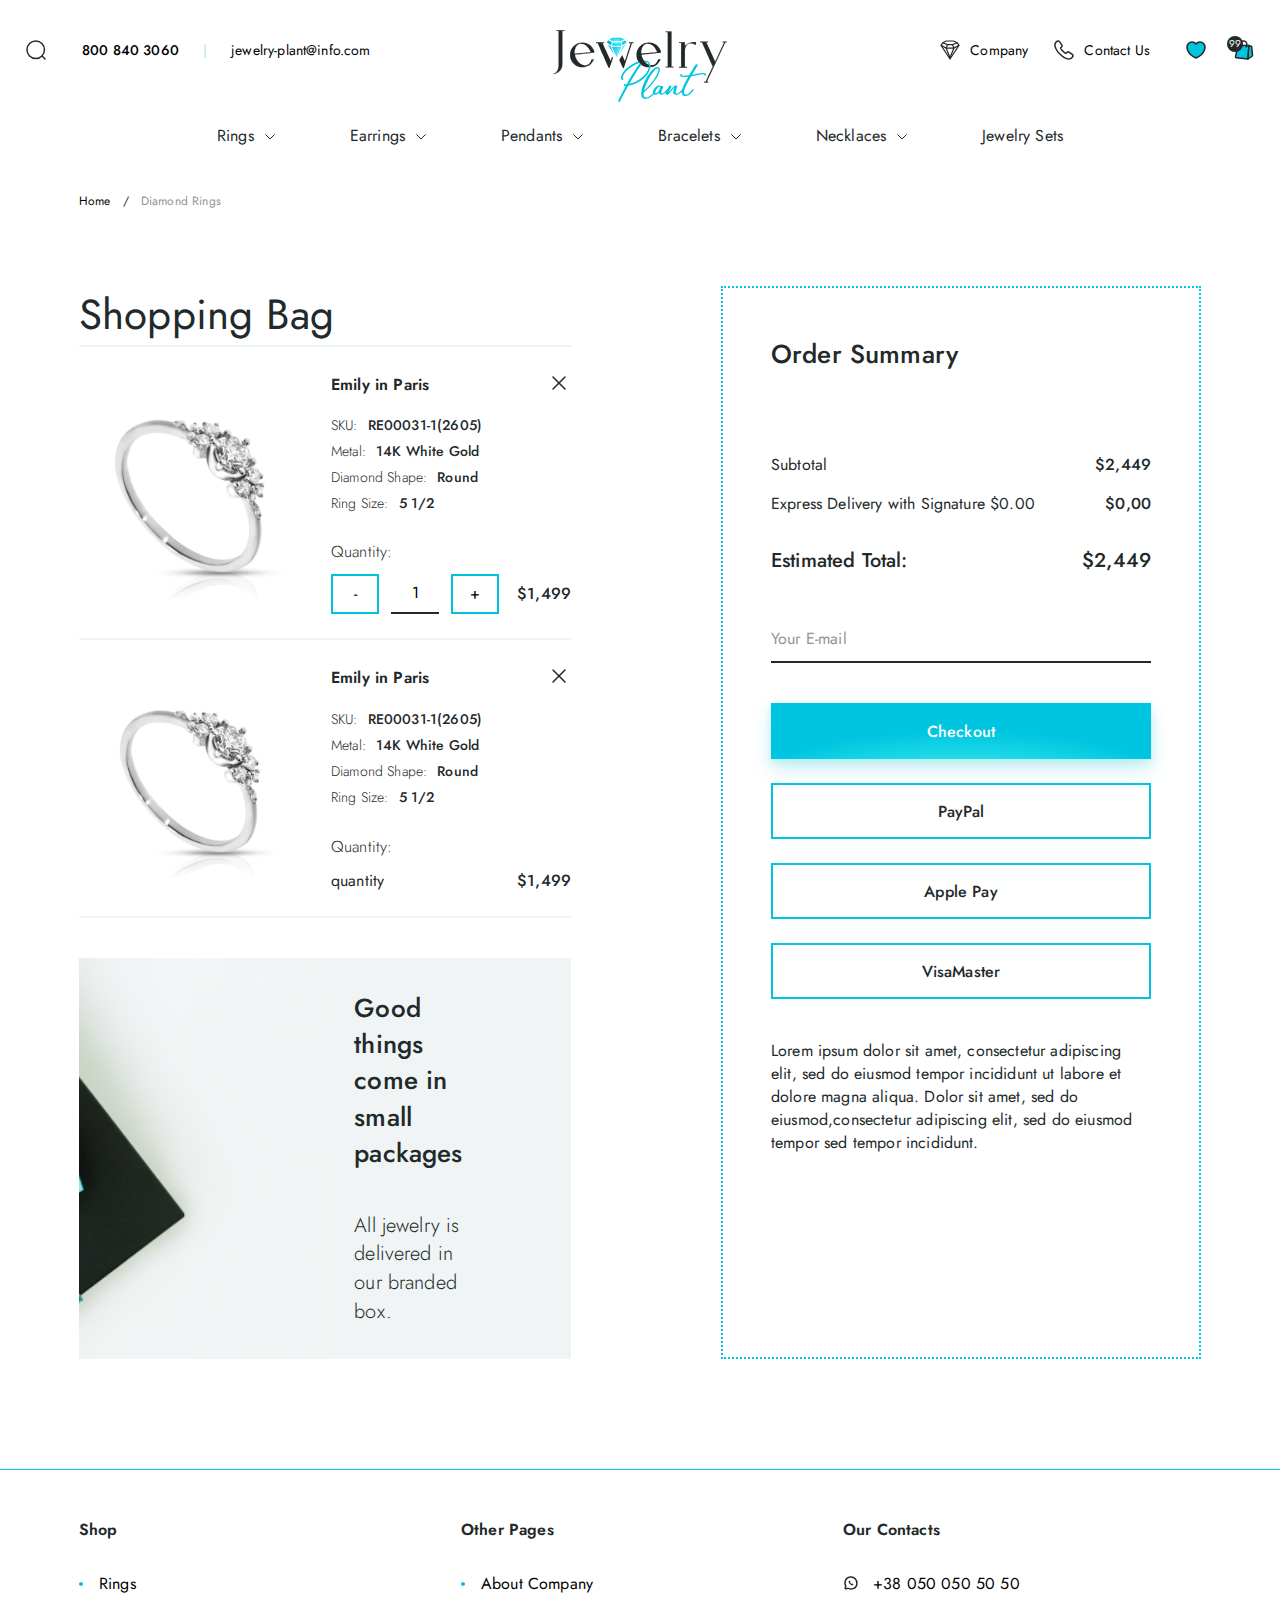
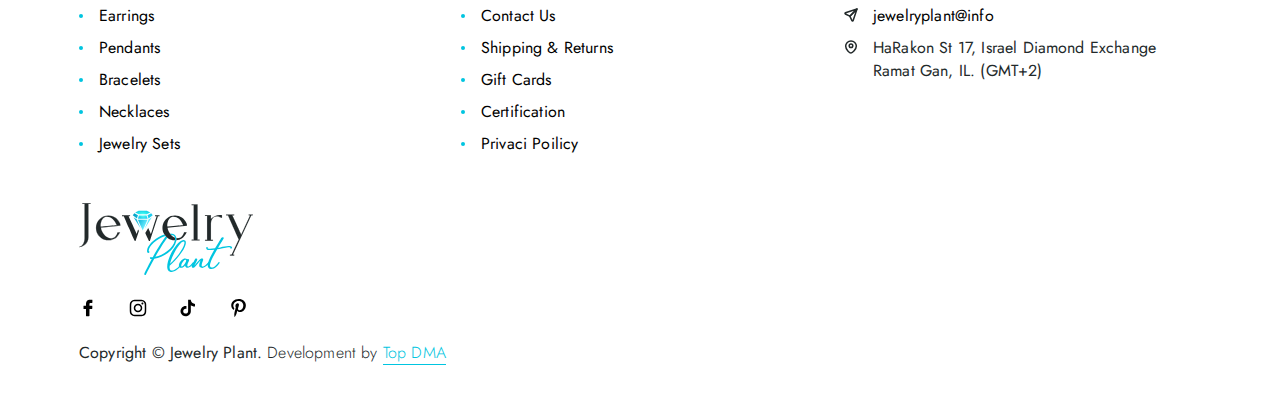
==== cart.html @ 8d904958 "add pages gift cards and wishlist" ====
<!DOCTYPE html>
<html lang="zxx">

<head>
  <meta charset="UTF-8" />
  <title>Jewelry Plant - Shopping Bag</title>
  <!-- =================== META =================== -->
  <meta name="keywords" content="" />
  <meta name="description" content="" />
  <meta name="format-detection" content="telephone=no" />
  <meta name="viewport" content="width=device-width, initial-scale=1, shrink-to-fit=no" />
  <link rel="shortcut icon" href="assets/img/favicon.svg" />
  <!-- =================== STYLE =================== -->
  <link rel="stylesheet" href="assets/css/slick.min.css" />
  <link rel="stylesheet" href="assets/css/style.css" />
</head>

<body>
  <div class="app">
    <div class="pregress">
      <div id="bar" class="bar"></div>
    </div>
    <!-- ================= HEADER ================= -->
    <header class="header">
      <div class="header__top">
        <div class="header__top-col-left">
          <div class="nav-btn">
            <div class="nav-btn__burger"></div>
          </div>
          <div class="header__search">
            <button class="header__search-btn">
              <svg width="24" height="24" viewBox="0 0 24 24" fill="none">
                <path class="icon-color"
                  d="M11.74 20.48C16.567 20.48 20.48 16.567 20.48 11.74C20.48 6.91303 16.567 3 11.74 3C6.91303 3 3 6.91303 3 11.74C3 16.567 6.91303 20.48 11.74 20.48Z"
                  stroke="#22292A" stroke-width="1.5" stroke-miterlimit="10" stroke-linecap="round" />
                <path d="M18.03 18.03L21 21" stroke="#22292A" stroke-width="1.5" stroke-linecap="round"
                  stroke-linejoin="round" />
              </svg>
            </button>
            <div class="search-modal">
              <div class="container">
                <div class="search-modal__row row">
                  <div class="col-12 col-md-5 col-xl-5 col-xxxl-4">
                    <div class="search-modal__form-cover">
                      <form class="search">
                        <div class="input-cover">
                          <input class="search__input" type="search" name="your-search" placeholder="Search">
                          <label>Search</label>
                        </div>
                        <button type="submit">
                          <svg width="24" height="24" viewBox="0 0 24 24" fill="none">
                            <path
                              d="M11.74 20.48C16.567 20.48 20.48 16.567 20.48 11.74C20.48 6.91303 16.567 3 11.74 3C6.91303 3 3 6.91303 3 11.74C3 16.567 6.91303 20.48 11.74 20.48Z"
                              stroke="#22292A" stroke-width="1.5" stroke-miterlimit="10" stroke-linecap="round" />
                            <path d="M18.03 18.03L21 21" stroke="#22292A" stroke-width="1.5" stroke-linecap="round"
                              stroke-linejoin="round" />
                          </svg>
                        </button>
                      </form>
                      <!-- <ul class="search-modal__history">
                        <li><a href="#">Rings</a></li>
                        <li><a href="#">Diamond</a></li>
                        <li><a href="#">Bracelets</a></li>
                      </ul> -->
                    </div>
                  </div>
                  <div class="col-12 col-md-6 col-xl-5 col-xxxl-4">
                    <div class="search-modal__block row">
                      <div class="search-modal__block-list col-12 col-sm-6">
                        <h6>Discover</h6>
                        <ul class="search-modal__list">
                          <li><a href="#">New Collection</a></li>
                          <li><a href="#">Jewelry Sets</a></li>
                          <li><a href="#">Gifts</a></li>
                        </ul>
                      </div>
                      <div class="search-modal__block-list col-12 col-sm-6">
                        <h6>Contact us</h6>
                        <ul class="search-modal__list">
                          <li class="phone-number">
                            <span>Call </span><a href="tel:8008403060"><strong>800 840 3060</strong></a>
                          </li>
                          <li class="email">
                            <span>Support </span><a href="mailto:jewelry-plant@info.com">jewelry-plant@info.com</a>
                          </li>
                        </ul>
                      </div>
                    </div>
                  </div>
                </div>
              </div>
            </div>
          </div>
          <ul class="header__contact">
            <li><a class="phone" href="tel:+38008403060">800 840 3060</a></li>
            <li><a class="email" href="mailto:jewelry-plant@info.com">jewelry-plant@info.com</a></li>
          </ul>
        </div>
        <div class="header__top-col-center">
          <a href="/" class="logo"><img src="assets/img/logo.svg" alt="logo" /></a>
        </div>
        <div class="header__top-col-right">
          <ul class="header__top-menu">
            <li>
              <a href="#">
                <img src="assets/img/company.svg" alt="Company">
                <span>Company</span>
              </a>
            </li>
            <li>
              <a href="#">
                <img src="assets/img/call.svg" alt="Contact Us">
                <span>Contact Us</span>
              </a>
            </li>
          </ul>

          <!-- <div class="header__lang disabled">EN | $</div> -->

          <!-- <a href="#" class="header__account disabled">
            <svg width="24" height="24" viewBox="0 0 24 24" fill="none">
              <g clip-path="url(#clip0_2_534)">
                <path
                  d="M12 13.8C15.06 13.8 17.54 11.38 17.54 8.4C17.54 5.42 15.06 3 12 3C8.93997 3 6.45996 5.42 6.45996 8.4C6.45996 11.38 8.93997 13.8 12 13.8Z"
                  stroke="#22292A" stroke-width="1.5" stroke-linecap="round" stroke-linejoin="round" />
                <path d="M6 21C8.69 16.58 15.24 16.56 17.97 20.95L18 21" stroke="#22292A" stroke-width="1.5"
                  stroke-linecap="round" stroke-linejoin="round" />
              </g>
              <defs>
                <clipPath id="clip0_2_534">
                  <rect width="24" height="24" fill="white" />
                </clipPath>
              </defs>
            </svg>
          </a> -->
          <div class="wishlist">
            <a href="wishlist.html" class="wishlist__btn active">
              <svg width="24" height="24" viewBox="0 0 24 24" fill="none">
                <g clip-path="url(#clip0_2_594)">
                  <path class="icon-color"
                    d="M12 20C9.39 19.12 3 15.25 3 9C3 6.24 5.24 4 8 4C9.64 4 11.09 4.79 12 6C12.91 4.78 14.37 4 16 4C18.76 4 21 6.23 21 9C21 15.26 14.61 19.12 12 20Z"
                    stroke="#22292A" stroke-width="1.5" stroke-linecap="round" stroke-linejoin="round" />
                </g>
                <defs>
                  <clipPath id="clip0_2_594">
                    <rect width="24" height="24" fill="white" />
                  </clipPath>
                </defs>
              </svg>
            </a>
          </div>
          <div class="header-cart">
            <!-- Добавлять для button class .active, когда в корзине есть товары -->
            <button class="header-cart__btn active">
              <span>99</span>
              <svg width="24" height="24" viewBox="0 0 24 24" fill="none">
                <g clip-path="url(#clip0_2_556)">
                  <path class="icon-color"
                    d="M16.92 7.5L16.04 21L4.31999 19.79C3.77999 19.73 3.40999 19.23 3.52999 18.7L5.98999 7.5H16.92V7.5Z"
                    stroke="#22292A" stroke-width="1.5" stroke-linecap="round" stroke-linejoin="round" />
                  <path class="icon-color"
                    d="M20.1 18.25L16.03 21L16.91 7.5L19.63 8.37L20.49 17.42C20.52 17.75 20.37 18.06 20.1 18.25Z"
                    stroke="#22292A" stroke-width="1.5" stroke-linecap="round" stroke-linejoin="round" />
                  <path
                    d="M8.11011 8.71L8.48011 5.66C8.68011 4.01 10.2401 2.83 11.9701 3.02C13.7001 3.21 14.9401 4.7 14.7401 6.35L14.4301 8.94"
                    stroke="#22292A" stroke-width="1.5" stroke-linecap="round" stroke-linejoin="round" />
                </g>
                <defs>
                  <clipPath id="clip0_2_556">
                    <rect width="24" height="24" fill="white" />
                  </clipPath>
                </defs>
              </svg>
            </button>
          </div>
        </div>
      </div>
      <div class="header__menu">
        <div class="container">
          <nav class="nav-menu">
            <ul class="nav-list">
              <li class="dropdown">
                <a href="shop.html">
                  <span>Rings</span>
                </a>
                <div class="menu-item">
                  <svg width="24" height="24" viewBox="0 0 24 24" fill="none">
                    <g clip-path="url(#clip0_5_670)">
                      <path d="M18.5 10L12 16.5L5.5 10" stroke="#22292A" stroke-width="1.5" stroke-linecap="round"
                        stroke-linejoin="round" />
                    </g>
                    <defs>
                      <clipPath id="clip0_5_670">
                        <rect width="24" height="24" fill="white" />
                      </clipPath>
                    </defs>
                  </svg>
                </div>
                <div class="dropdown__menu">
                  <ul class="dropdown__menu-list">
                    <li>
                      <a href="#">Eternity Rings</a>
                      <img src="assets/img/dropdown-img.png" alt="">
                    </li>
                    <li>
                      <a href="#">Solitaire Rings</a>
                      <img src="assets/img/category/category-ring.jpg" alt="">
                    </li>
                    <li>
                      <a href="#">Halo Rings</a>
                      <img src="assets/img/dropdown-img.png" alt="">
                    </li>
                    <li>
                      <a href="#">Sidestone Rings</a>
                      <img src="assets/img/category/category-ring.jpg" alt="">
                    </li>
                    <li>
                      <a href="#">Vintage Rings</a>
                      <img src="assets/img/dropdown-img.png" alt="">
                    </li>
                    <li>
                      <a href="#">Three-Stone Rings</a>
                      <img src="assets/img/category/category-ring.jpg" alt="">
                    </li>
                    <li>
                      <a href="#">Designer Rings</a>
                      <img src="assets/img/dropdown-img.png" alt="">

                    </li>
                    <li>
                      <a href="#">Men's Rings</a>
                      <img src="assets/img/category/category-ring.jpg" alt="">
                    </li>
                    <li>
                      <a href="#">Gemstone Rings</a>
                      <img src="assets/img/dropdown-img.png" alt="">
                    </li>
                  </ul>
                </div>
              </li>
              <li class="dropdown">
                <a href="shop.html">
                  <span>Earrings</span>
                </a>
                <div class="menu-item">
                  <svg width="24" height="24" viewBox="0 0 24 24" fill="none">
                    <g clip-path="url(#clip0_5_670)">
                      <path d="M18.5 10L12 16.5L5.5 10" stroke="#22292A" stroke-width="1.5" stroke-linecap="round"
                        stroke-linejoin="round" />
                    </g>
                    <defs>
                      <clipPath id="clip0_5_670">
                        <rect width="24" height="24" fill="white" />
                      </clipPath>
                    </defs>
                  </svg>
                </div>
                <div class="dropdown__menu">
                  <ul class="dropdown__menu-list">
                    <li>
                      <a href="#">Stud Earrings</a>
                      <img src="assets/img/dropdown-img.png" alt="">
                    </li>
                    <li>
                      <a href="#">Drop Earrings</a>
                      <img src="assets/img/category/category-ring.jpg" alt="">
                    </li>
                    <li>
                      <a href="#">Hoop Earrings</a>
                      <img src="assets/img/dropdown-img.png" alt="">
                    </li>
                    <li>
                      <a href="#">Chandelier Earrings</a>
                      <img src="assets/img/category/category-ring.jpg" alt="">
                    </li>
                  </ul>
                </div>
              </li>
              <li class="dropdown">
                <a href="shop.html">
                  <span>Pendants</span>
                </a>
                <div class="menu-item">
                  <svg width="24" height="24" viewBox="0 0 24 24" fill="none">
                    <g clip-path="url(#clip0_5_670)">
                      <path d="M18.5 10L12 16.5L5.5 10" stroke="#22292A" stroke-width="1.5" stroke-linecap="round"
                        stroke-linejoin="round" />
                    </g>
                    <defs>
                      <clipPath id="clip0_5_670">
                        <rect width="24" height="24" fill="white" />
                      </clipPath>
                    </defs>
                  </svg>
                </div>
                <div class="dropdown__menu">
                  <ul class="dropdown__menu-list">
                    <li>
                      <a href="#">Heart Pendants</a>
                      <img src="assets/img/dropdown-img.png" alt="">
                    </li>
                    <li>
                      <a href="#">Star of David Pendants</a>
                      <img src="assets/img/category/category-ring.jpg" alt="">
                    </li>
                    <li>
                      <a href="#">Cross Pendants</a>
                      <img src="assets/img/dropdown-img.png" alt="">
                    </li>
                    <li>
                      <a href="#">Hamsa Pendants</a>
                      <img src="assets/img/category/category-ring.jpg" alt="">
                    </li>
                    <li>
                      <a href="#">Designer Pendants</a>
                      <img src="assets/img/category/category-ring.jpg" alt="">
                    </li>
                  </ul>
                </div>
              </li>
              <li class="dropdown">
                <a href="shop.html">
                  <span>Bracelets</span>
                </a>
                <div class="menu-item">
                  <svg width="24" height="24" viewBox="0 0 24 24" fill="none">
                    <g clip-path="url(#clip0_5_670)">
                      <path d="M18.5 10L12 16.5L5.5 10" stroke="#22292A" stroke-width="1.5" stroke-linecap="round"
                        stroke-linejoin="round" />
                    </g>
                    <defs>
                      <clipPath id="clip0_5_670">
                        <rect width="24" height="24" fill="white" />
                      </clipPath>
                    </defs>
                  </svg>
                </div>
                <div class="dropdown__menu">
                  <ul class="dropdown__menu-list">
                    <li>
                      <a href="#">Tennis Bracelets</a>
                      <img src="assets/img/dropdown-img.png" alt="">
                    </li>
                    <li>
                      <a href="#">Bangle Bracelets</a>
                      <img src="assets/img/category/category-ring.jpg" alt="">
                    </li>
                    <li>
                      <a href="#">Men's Bracelets</a>
                      <img src="assets/img/dropdown-img.png" alt="">
                    </li>
                    <li>
                      <a href="#">Designer Bracelets</a>
                      <img src="assets/img/category/category-ring.jpg" alt="">
                    </li>
                    <li>
                      <a href="#">Designer Pendants</a>
                      <img src="assets/img/category/category-ring.jpg" alt="">
                    </li>
                  </ul>
                </div>
              </li>
              <li class="dropdown">
                <a href="shop.html">
                  <span>Necklaces</span>
                </a>
                <div class="menu-item">
                  <svg width="24" height="24" viewBox="0 0 24 24" fill="none">
                    <g clip-path="url(#clip0_5_670)">
                      <path d="M18.5 10L12 16.5L5.5 10" stroke="#22292A" stroke-width="1.5" stroke-linecap="round"
                        stroke-linejoin="round" />
                    </g>
                    <defs>
                      <clipPath id="clip0_5_670">
                        <rect width="24" height="24" fill="white" />
                      </clipPath>
                    </defs>
                  </svg>
                </div>
                <div class="dropdown__menu">
                  <ul class="dropdown__menu-list">
                    <li>
                      <a href="#">Cuban Chains</a>
                      <img src="assets/img/dropdown-img.png" alt="">
                    </li>
                  </ul>
                </div>
              </li>
              <li><a href="shop.html"><span>Jewelry Sets</span></a></li>
            </ul>
            <div class="header__menu-mobile-visible">

              <!-- <div class="header__lang disabled">EN | $</div> -->

              <ul class="header__top-menu">
                <li>
                  <a href="#">
                    <img src="assets/img/company.svg" alt="Company">
                    <span>Company</span>
                  </a>
                </li>
                <li>
                  <a href="#">
                    <img src="assets/img/call.svg" alt="Contact Us">
                    <span>Contact Us</span>
                  </a>
                </li>
              </ul>
              <ul class="header__contact">
                <li><a class="phone" href="tel:+38008403060">800 840 3060</a></li>
                <li><a class="email" href="mailto:jewelry-plant@info.com">jewelry-plant@info.com</a></li>
              </ul>
            </div>
          </nav>
        </div>
      </div>
    </header>

    <div class="modal cart-modal">
      <div class="modal--top">
        <h5>Your Shopping Bag</h5>
        <button class="cart-modal__close modal--close">
          <svg width="24" height="24" viewBox="0 0 24 24" fill="none">
            <path d="M6 18L18 6" stroke="black" stroke-width="1.5" stroke-linecap="round" stroke-linejoin="round" />
            <path d="M18 18L6 6" stroke="black" stroke-width="1.5" stroke-linecap="round" stroke-linejoin="round" />
          </svg>
        </button>
      </div>
      <div class="modal--body">
        <ul class="cart-modal__list">
          <li class="cart-modal__item">
            <a href="#" class="cart-modal__item-img">
              <img src="assets/img/products/product-1.jpg" alt="">
            </a>
            <div class="cart-modal__item-content">
              <h6 class="name"><a href="#">Emily in Paris</a></h6>
              <div class="cart-modal__quantity">Quantity: <span>1</span></div>
              <div class="cart-modal__price">$1,499</div>
            </div>
            <button class="cart-modal__item-close">
              <svg width="24" height="24" viewBox="0 0 24 24" fill="none">
                <path d="M6 18L18 6" stroke="black" stroke-width="1.5" stroke-linecap="round" stroke-linejoin="round" />
                <path d="M18 18L6 6" stroke="black" stroke-width="1.5" stroke-linecap="round" stroke-linejoin="round" />
              </svg>
            </button>
          </li>
          <li class="cart-modal__item">
            <a href="#" class="cart-modal__item-img">
              <img src="assets/img/products/product-1.jpg" alt="">
            </a>
            <div class="cart-modal__item-content">
              <h6 class="name"><a href="#">Emily in Paris</a></h6>
              <div class="cart-modal__quantity">Quantity: <span>1</span></div>
              <div class="cart-modal__price">$1,499</div>
            </div>
            <button class="cart-modal__item-close">
              <svg width="24" height="24" viewBox="0 0 24 24" fill="none">
                <path d="M6 18L18 6" stroke="black" stroke-width="1.5" stroke-linecap="round" stroke-linejoin="round" />
                <path d="M18 18L6 6" stroke="black" stroke-width="1.5" stroke-linecap="round" stroke-linejoin="round" />
              </svg>
            </button>
          </li>
        </ul>
      </div>
      <div class="cart-modal__footer modal--footer">
        <ul class="cart-modal__footer-list">
          <li>
            <span class="name">Express Delivery with Signature $0.00</span>
            <span class="value">$ 0.00</span>
          </li>
          <li class="total">
            <span class="name">Estimated Total</span>
            <span class="value">$2,449</span>
          </li>
        </ul>
        <a href="cart.html" class="btn"><span>View Shopping Bag</span></a>
      </div>
      <!-- Когда корзина пуста: выводить блок .cart-modal__empty, и скрывать .cart-modal__body, .cart-modal__footer -->
      <!-- <div class="cart-modal__empty">
        <h5>Your shopping bag is empty.</h5>
      </div> -->
    </div>
    <!-- =============== HEADER END =============== -->

    <main class="main">
      <!-- ================= BREADCRUMBS ================= -->
      <div class="breadcrumbs">
        <div class="container">
          <ul class="breadcrumbs__list">
            <li><a href="#">Home</a></li>
            <li><span>Diamond Rings</span></li>
          </ul>
        </div>
      </div>
      <!-- =============== BREADCRUMBS END =============== -->

      <!-- ================ HEADER PAGE ================ -->
      <section class="page-cart pb">
        <div class="container">
          <div class="page-cart__row">
            <div class="page-cart__items">
              <h1>Shopping Bag</h1>
              <div class="page-cart__items-list">
                <div class="page-cart__item">
                  <button class="close btn-icon">
                    <svg width="24" height="24" viewBox="0 0 24 24" fill="none">
                      <path d="M6 18L18 6" stroke="black" stroke-width="1.5" stroke-linecap="round"
                        stroke-linejoin="round"></path>
                      <path d="M18 18L6 6" stroke="black" stroke-width="1.5" stroke-linecap="round"
                        stroke-linejoin="round"></path>
                    </svg>
                  </button>
                  <a href="single-product.html" class="page-cart__item-img">
                    <img src="assets/img/products/product-1.jpg" alt="">
                  </a>
                  <div class="page-cart__item-content">
                    <h6>Emily in Paris</h6>
                    <ul class="page-cart__item-params">
                      <li>
                        <div class="name">SKU:</div>
                        <div class="value">RE00031-1(2605)</div>
                      </li>
                      <li>
                        <div class="name">Metal:</div>
                        <div class="value">14K White Gold</div>
                      </li>
                      <li>
                        <div class="name">Diamond Shape:</div>
                        <div class="value">Round</div>
                      </li>
                      <li>
                        <div class="name">Ring Size:</div>
                        <div class="value">5 1/2</div>
                      </li>
                    </ul>
                    <div class="page-cart__item-bottom">
                      <h6>Quantity:</h6>
                      <div class="page-cart__item-bottom-wrap">
                        <div class="quantity">
                          <button type="button" onclick="this.nextElementSibling.stepDown()">-</button>
                          <input type="number" min="1" max="100" value="1" class="quantity-input">
                          <button type="button" onclick="this.previousElementSibling.stepUp()">+</button>
                        </div>
                        <div class="price">$1,499</div>
                      </div>
                    </div>
                  </div>
                </div>
                <div class="page-cart__item">
                  <button class="close btn-icon">
                    <svg width="24" height="24" viewBox="0 0 24 24" fill="none">
                      <path d="M6 18L18 6" stroke="black" stroke-width="1.5" stroke-linecap="round"
                        stroke-linejoin="round"></path>
                      <path d="M18 18L6 6" stroke="black" stroke-width="1.5" stroke-linecap="round"
                        stroke-linejoin="round"></path>
                    </svg>
                  </button>
                  <a href="single-product.html" class="page-cart__item-img">
                    <img src="assets/img/products/product-1.jpg" alt="">
                  </a>
                  <div class="page-cart__item-content">
                    <h6>Emily in Paris</h6>
                    <ul class="page-cart__item-params">
                      <li>
                        <div class="name">SKU:</div>
                        <div class="value">RE00031-1(2605)</div>
                      </li>
                      <li>
                        <div class="name">Metal:</div>
                        <div class="value">14K White Gold</div>
                      </li>
                      <li>
                        <div class="name">Diamond Shape:</div>
                        <div class="value">Round</div>
                      </li>
                      <li>
                        <div class="name">Ring Size:</div>
                        <div class="value">5 1/2</div>
                      </li>
                    </ul>
                    <div class="page-cart__item-bottom">
                      <h6>Quantity:</h6>
                      <div class="page-cart__item-bottom-wrap">
                        <div class="quantity">
                          quantity
                        </div>
                        <div class="price">$1,499</div>
                      </div>
                    </div>
                  </div>
                </div>
              </div>
            </div>
            <div class="page-cart__banner-col">
              <div class="page-cart__banner">
                <img src="assets/img/banners/banner-page-cart.jpg" alt="">
                <div class="page-cart__banner-content">
                  <h4>Good things come in small packages</h4>
                  <p>All jewelry is delivered in our branded box.</p>
                </div>
              </div>
            </div>

            <div class="page-cart__order-summary">
              <h4>Order Summary</h4>
              <ul class="page-cart__order-summary-list">
                <li>
                  <div class="name">Subtotal</div>
                  <div class="value">$2,449</div>
                </li>
                <li>
                  <div class="name">Express Delivery with Signature $0.00</div>
                  <div class="value">$0,00</div>
                </li>
                <li class="total">
                  <div class="name">Estimated Total:</div>
                  <div class="value">$2,449</div>
                </li>
              </ul>
              <div class="input-cover">
                <input type="email" name="your-email" placeholder="Your E-mail">
                <label>Your E-mail</label>
              </div>
              <div class="page-cart__order-summary-btns">
                <a href="checkout.html" class="btn"><span>Checkout</span></a>
                <a href="#" class="btn btn-invert"><span>PayPal</span></a>
                <a href="#" class="btn btn-invert"><span>Apple Pay</span></a>
                <a href="#" class="btn btn-invert"><span>VisaMaster</span></a>
              </div>
              <div class="page-cart__order-summary-bottom">
                Lorem ipsum dolor sit amet, consectetur adipiscing elit, sed do eiusmod tempor incididunt ut labore et
                dolore magna aliqua. Dolor sit amet, sed do eiusmod,consectetur adipiscing elit, sed do eiusmod tempor
                sed tempor incididunt.
              </div>
            </div>
          </div>
        </div>
      </section>
      <!-- =============== SECTION END =============== -->
    </main>

    <!-- ================= FOOTER ================= -->
    <footer class="footer">
      <div class="container">
        <div class="row">
          <div class="col-12 col-sm-6 col-md-4 col-xl-2">
            <h6>Shop</h6>
            <ul>
              <li><a href="shop.html">Rings</a></li>
              <li><a href="shop.html">Earrings</a></li>
              <li><a href="shop.html">Pendants</a></li>
              <li><a href="shop.html">Bracelets</a></li>
              <li><a href="shop.html">Necklaces</a></li>
              <li><a href="shop.html">Jewelry Sets</a></li>
            </ul>
          </div>
          <div class="col-12 col-sm-6 col-md-4 col-xl-2">
            <h6>Other Pages</h6>
            <ul>
              <li><a href="about.html">About Company</a></li>
              <li><a href="contact.html">Contact Us</a></li>
              <li><a href="#">Shipping & Returns</a></li>
              <li><a href="gift-cards.html">Gift Cards</a></li>
              <li><a href="certification.html">Certification</a></li>
              <li><a href="privaci-poilicy">Privaci Poilicy</a></li>
            </ul>
          </div>
          <div class="col-12 col-md-4 col-xl-3">
            <h6>Our Contacts</h6>
            <ul class="list-contacts">
              <li>
                <div class="list-contacts__icon">
                  <img src="assets/img/whatsapp.svg" alt="phone number">
                </div>
                <a href="https://wa.me/380500505050" target="_blank">+38 050 050 50 50</a>
              </li>
              <li>
                <div class="list-contacts__icon">
                  <img src="assets/img/email.svg" alt="e-mail">
                </div>
                <a href="mailto:jewelryplant@info">jewelryplant@info</a>
              </li>
              <li>
                <div class="list-contacts__icon">
                  <img src="assets/img/address.svg" alt="address">
                </div>
                <span>HaRakon St 17, Israel Diamond Exchange Ramat Gan, IL. (GMT+2)</span>
              </li>
            </ul>
          </div>
          <div class="col-12 col-xl-5 footer__right-col">
            <a href="#" class="logo">
              <img src="assets/img/logo.svg" alt="logo" />
            </a>
            <ul class="social">
              <li>
                <a class="social--facebook" href="#">
                  <svg width="24" height="24" viewBox="0 0 24 24" fill="none">
                    <path
                      d="M9.30413 13.418C9.22153 13.418 7.40426 13.418 6.57822 13.418C6.13767 13.418 6 13.2528 6 12.8398C6 11.7384 6 10.6095 6 9.50813C6 9.06758 6.16521 8.92991 6.57822 8.92991H9.30413C9.30413 8.84731 9.30413 7.25031 9.30413 6.50688C9.30413 5.40551 9.49687 4.3592 10.0476 3.39549C10.6258 2.40425 11.4518 1.74343 12.4981 1.35795C13.1865 1.11014 13.8748 1 14.6183 1H17.3166C17.7021 1 17.8673 1.16521 17.8673 1.55069V4.68961C17.8673 5.07509 17.7021 5.2403 17.3166 5.2403C16.5732 5.2403 15.8298 5.2403 15.0864 5.26783C14.3429 5.26783 13.9574 5.62578 13.9574 6.39675C13.9299 7.22278 13.9574 8.02128 13.9574 8.87484H17.1514C17.592 8.87484 17.7572 9.04005 17.7572 9.4806V12.8123C17.7572 13.2528 17.6195 13.3905 17.1514 13.3905C16.1602 13.3905 14.04 13.3905 13.9574 13.3905V22.3667C13.9574 22.8348 13.8198 23 13.3242 23C12.1677 23 11.0388 23 9.88235 23C9.46934 23 9.30413 22.8348 9.30413 22.4218C9.30413 19.5307 9.30413 13.5006 9.30413 13.418Z" />
                  </svg>
                </a>
              </li>
              <li>
                <a href="#">
                  <svg width="24" height="24" viewBox="0 0 24 24" fill="none">
                    <path
                      d="M22.9441 7.46931C22.8925 6.30014 22.7035 5.49635 22.4326 4.79985C22.1532 4.06053 21.7234 3.39862 21.1602 2.84838C20.6099 2.28956 19.9437 1.85534 19.2129 1.5803C18.5124 1.30946 17.7128 1.12039 16.5436 1.06884C15.3657 1.01293 14.9918 1 12.0043 1C9.01679 1 8.64285 1.01293 7.46931 1.06448C6.30014 1.11603 5.49635 1.30526 4.80002 1.57594C4.06053 1.85534 3.39862 2.2852 2.84838 2.84838C2.28956 3.39862 1.85551 4.0649 1.5803 4.79565C1.30946 5.49635 1.12039 6.29578 1.06884 7.46495C1.01293 8.64285 1 9.01679 1 12.0043C1 14.9918 1.01293 15.3657 1.06448 16.5392C1.11603 17.7084 1.30526 18.5122 1.57611 19.2087C1.85551 19.948 2.28956 20.6099 2.84838 21.1602C3.39862 21.719 4.0649 22.1532 4.79565 22.4283C5.49635 22.6991 6.29578 22.8882 7.46512 22.9397C8.63849 22.9914 9.01259 23.0042 12.0001 23.0042C14.9876 23.0042 15.3615 22.9914 16.5351 22.9397C17.7042 22.8882 18.508 22.6991 19.2043 22.4283C20.6832 21.8565 21.8523 20.6873 22.4241 19.2087C22.6947 18.508 22.884 17.7084 22.9355 16.5392C22.9871 15.3657 23 14.9918 23 12.0043C23 9.01679 22.9956 8.64285 22.9441 7.46931ZM20.9626 16.4533C20.9152 17.5279 20.7347 18.1082 20.5842 18.4951C20.2145 19.4537 19.4537 20.2145 18.4951 20.5842C18.1082 20.7347 17.5237 20.9152 16.4533 20.9624C15.2927 21.0141 14.9446 21.0269 12.0086 21.0269C9.07271 21.0269 8.72026 21.0141 7.56385 20.9624C6.48921 20.9152 5.90891 20.7347 5.52204 20.5842C5.045 20.4079 4.61078 20.1285 4.25833 19.7632C3.89296 19.4063 3.61355 18.9765 3.43724 18.4995C3.28679 18.1126 3.10629 17.5279 3.05911 16.4576C3.00739 15.297 2.99463 14.9488 2.99463 12.0128C2.99463 9.0769 3.00739 8.72446 3.05911 7.56821C3.10629 6.49358 3.28679 5.91327 3.43724 5.5264C3.61355 5.0492 3.89296 4.61515 4.2627 4.26253C4.61934 3.89715 5.0492 3.61775 5.5264 3.44161C5.91327 3.29116 6.49794 3.11065 7.56821 3.0633C8.72882 3.01175 9.07707 2.99882 12.0128 2.99882C14.9532 2.99882 15.3012 3.01175 16.4576 3.0633C17.5323 3.11065 18.1126 3.29116 18.4995 3.44161C18.9765 3.61775 19.4107 3.89715 19.7632 4.26253C20.1285 4.61934 20.4079 5.0492 20.5842 5.5264C20.7347 5.91327 20.9152 6.49777 20.9626 7.56821C21.0141 8.72882 21.027 9.0769 21.027 12.0128C21.027 14.9488 21.0141 15.2927 20.9626 16.4533Z" />
                    <path
                      d="M12.0042 6.35205C8.88351 6.35205 6.35156 8.88383 6.35156 12.0046C6.35156 15.1255 8.88351 17.6572 12.0042 17.6572C15.125 17.6572 17.6567 15.1255 17.6567 12.0046C17.6567 8.88383 15.125 6.35205 12.0042 6.35205ZM12.0042 15.6713C9.97964 15.6713 8.33746 14.0293 8.33746 12.0046C8.33746 9.97996 9.97964 8.33795 12.0042 8.33795C14.0288 8.33795 15.6708 9.97996 15.6708 12.0046C15.6708 14.0293 14.0288 15.6713 12.0042 15.6713Z" />
                    <path
                      d="M19.2 6.12821C19.2 6.85695 18.6091 7.44783 17.8802 7.44783C17.1514 7.44783 16.5605 6.85695 16.5605 6.12821C16.5605 5.39931 17.1514 4.80859 17.8802 4.80859C18.6091 4.80859 19.2 5.39931 19.2 6.12821Z" />
                  </svg>
                </a>
              </li>
              <li>
                <a href="#">
                  <svg width="24" height="24" viewBox="0 0 24 24" fill="none" xmlns="http://www.w3.org/2000/svg">
                    <path
                      d="M21.3184 6.5085C20.0609 6.5085 18.9006 6.09192 17.9689 5.38916C16.9004 4.58354 16.1326 3.40179 15.8615 2.03973C15.7944 1.70319 15.7582 1.3559 15.7548 1H12.1626V10.8155L12.1583 16.1918C12.1583 17.6292 11.2223 18.848 9.92481 19.2766C9.54825 19.401 9.14157 19.4599 8.7181 19.4367C8.17758 19.407 7.67106 19.2439 7.23081 18.9805C6.29393 18.4202 5.65873 17.4037 5.64152 16.2409C5.61441 14.4235 7.08363 12.9418 8.89971 12.9418C9.25819 12.9418 9.60247 13.0004 9.92481 13.1066V10.4238V9.45942C9.58483 9.40907 9.23883 9.38282 8.88895 9.38282C6.90116 9.38282 5.04204 10.2091 3.71311 11.6977C2.70867 12.8226 2.10618 14.2578 2.01322 15.7628C1.89143 17.7398 2.61486 19.6192 4.0178 21.0058C4.22394 21.2093 4.44041 21.3982 4.66677 21.5725C5.8696 22.4982 7.34012 23 8.88895 23C9.23883 23 9.58483 22.9742 9.92481 22.9238C11.3716 22.7095 12.7066 22.0472 13.7601 21.0058C15.0546 19.7263 15.7698 18.0277 15.7776 16.2198L15.7591 8.19117C16.3766 8.66757 17.0519 9.06178 17.7766 9.36775C18.9037 9.84329 20.0987 10.0843 21.3287 10.0839V7.4755V6.50764C21.3296 6.5085 21.3192 6.5085 21.3184 6.5085Z" />
                  </svg>
                </a>
              </li>
              <li>
                <a href="#">
                  <svg width="24" height="24" viewBox="0 0 24 24" fill="none" xmlns="http://www.w3.org/2000/svg">
                    <path
                      d="M13.0757 0C6.49656 0.00100001 2.99951 4.21606 2.99951 8.81213C2.99951 10.9432 4.19053 13.6022 6.09756 14.4452C6.64156 14.6902 6.56956 14.3912 7.03757 12.6012C7.07457 12.4522 7.05557 12.3232 6.93557 12.1842C4.20953 9.03113 6.40356 2.54904 12.6866 2.54904C21.7798 2.54904 20.0808 15.1312 14.2687 15.1312C12.7706 15.1312 11.6546 13.9552 12.0076 12.5002C12.4356 10.7672 13.2737 8.90413 13.2737 7.65511C13.2737 4.50706 8.58359 4.97407 8.58359 9.14513C8.58359 10.4341 9.0396 11.3042 9.0396 11.3042C9.0396 11.3042 7.53058 17.4002 7.25057 18.5393C6.77657 20.4673 7.31457 23.5883 7.36157 23.8573C7.39057 24.0053 7.55658 24.0523 7.64958 23.9303C7.79858 23.7353 9.62261 21.1333 10.1336 19.2523C10.3196 18.5673 11.0826 15.7872 11.0826 15.7872C11.5856 16.6952 13.0357 17.4552 14.5807 17.4552C19.1767 17.4552 22.4988 13.4152 22.4988 8.40212C22.4828 3.59605 18.3697 0 13.0757 0V0Z" />
                  </svg>
                </a>
              </li>
            </ul>
            <div class="copyright">Copyright © Jewelry Plant. <span>Development by <a href="https://topdma.com/"
                  target="_blank">Top DMA</a></span>
            </div>
          </div>
        </div>
      </div>
    </footer>
    <!-- =============== FOOTER END =============== -->
  </div>

  <!--=================== SCRIPT	===================-->
  <script src="assets/js/jquery-3.6.0.min.js"></script>
  <script src="assets/js/slick.min.js"></script>
  <script src="assets/js/scripts.js"></script>
</body>

</html>
---- assets/css/style.css ----
/*--------------------------------------
FONTS
--------------------------------------*/
@import url("https://fonts.googleapis.com/css2?family=Jost:wght@300;400;500;600;700&display=swap");
/*--------------------------------------
VARIABLES 
--------------------------------------*/
/*--------------------------------------
MIXINS 
--------------------------------------*/
/*--------------------------------------
NORMALIZE
--------------------------------------*/
/*!
 * Bootstrap Grid v4.3.1 (https://getbootstrap.com/)
 * Copyright 2011-2019 The Bootstrap Authors
 * Copyright 2011-2019 Twitter, Inc.
 * Licensed under MIT (https://github.com/twbs/bootstrap/blob/master/LICENSE)
 */
html {
  -webkit-box-sizing: border-box;
          box-sizing: border-box;
  -ms-overflow-style: scrollbar;
  line-height: 1;
}

.container {
  width: 100%;
  padding-right: 24px;
  padding-left: 24px;
  margin-right: auto;
  margin-left: auto;
}

@media (min-width: 768px) {
  .container {
    max-width: 768px;
  }
}
@media (min-width: 992px) {
  .container {
    max-width: 960px;
  }
}
@media (min-width: 1200px) {
  .container {
    max-width: 1170px;
  }
}
@media (min-width: 1281px) {
  .container {
    max-width: 1200px;
  }
}
@media (min-width: 1441px) {
  .container {
    max-width: 1300px;
  }
}
@media (min-width: 1681px) {
  .container {
    max-width: 1544px;
  }
}
.container-fluid {
  width: 100%;
  padding-right: 48px;
  padding-left: 48px;
  margin-right: auto;
  margin-left: auto;
}
@media (max-width: 1440px) {
  .container-fluid {
    padding-right: 24px;
    padding-left: 24px;
  }
}

.row {
  display: -ms-flexbox;
  display: -webkit-box;
  display: flex;
  -ms-flex-wrap: wrap;
  flex-wrap: wrap;
  margin-right: -12px;
  margin-left: -12px;
}

.col-1,
.col-2,
.col-3,
.col-4,
.col-5,
.col-6,
.col-7,
.col-8,
.col-9,
.col-10,
.col-11,
.col-12,
.col,
.col-auto,
.col-sm-1,
.col-sm-2,
.col-sm-3,
.col-sm-4,
.col-sm-5,
.col-sm-6,
.col-sm-7,
.col-sm-8,
.col-sm-9,
.col-sm-10,
.col-sm-11,
.col-sm-12,
.col-sm,
.col-sm-auto,
.col-md-1,
.col-md-2,
.col-md-3,
.col-md-4,
.col-md-5,
.col-md-6,
.col-md-7,
.col-md-8,
.col-md-9,
.col-md-10,
.col-md-11,
.col-md-12,
.col-md,
.col-md-auto,
.col-lg-1,
.col-lg-2,
.col-lg-3,
.col-lg-4,
.col-lg-5,
.col-lg-6,
.col-lg-7,
.col-lg-8,
.col-lg-9,
.col-lg-10,
.col-lg-11,
.col-lg-12,
.col-lg,
.col-lg-auto,
.col-xl-1,
.col-xl-2,
.col-xl-3,
.col-xl-4,
.col-xl-5,
.col-xl-6,
.col-xl-7,
.col-xl-8,
.col-xl-9,
.col-xl-10,
.col-xl-11,
.col-xl-12,
.col-xl,
.col-xl-auto {
  position: relative;
  width: 100%;
  padding-right: 12px;
  padding-left: 12px;
}

.col {
  -ms-flex-preferred-size: 0;
  flex-basis: 0;
  -ms-flex-positive: 1;
  -webkit-box-flex: 1;
          flex-grow: 1;
  max-width: 100%;
}

.col-auto {
  -ms-flex: 0 0 auto;
  -webkit-box-flex: 0;
          flex: 0 0 auto;
  width: auto;
  max-width: 100%;
}

.col-1 {
  -ms-flex: 0 0 8.333333%;
  -webkit-box-flex: 0;
          flex: 0 0 8.333333%;
  max-width: 8.333333%;
}

.col-2 {
  -ms-flex: 0 0 16.666667%;
  -webkit-box-flex: 0;
          flex: 0 0 16.666667%;
  max-width: 16.666667%;
}

.col-3 {
  -ms-flex: 0 0 25%;
  -webkit-box-flex: 0;
          flex: 0 0 25%;
  max-width: 25%;
}

.col-4 {
  -ms-flex: 0 0 33.333333%;
  -webkit-box-flex: 0;
          flex: 0 0 33.333333%;
  max-width: 33.333333%;
}

.col-5 {
  -ms-flex: 0 0 41.666667%;
  -webkit-box-flex: 0;
          flex: 0 0 41.666667%;
  max-width: 41.666667%;
}

.col-6 {
  -ms-flex: 0 0 50%;
  -webkit-box-flex: 0;
          flex: 0 0 50%;
  max-width: 50%;
}

.col-7 {
  -ms-flex: 0 0 58.333333%;
  -webkit-box-flex: 0;
          flex: 0 0 58.333333%;
  max-width: 58.333333%;
}

.col-8 {
  -ms-flex: 0 0 66.666667%;
  -webkit-box-flex: 0;
          flex: 0 0 66.666667%;
  max-width: 66.666667%;
}

.col-9 {
  -ms-flex: 0 0 75%;
  -webkit-box-flex: 0;
          flex: 0 0 75%;
  max-width: 75%;
}

.col-10 {
  -ms-flex: 0 0 83.333333%;
  -webkit-box-flex: 0;
          flex: 0 0 83.333333%;
  max-width: 83.333333%;
}

.col-11 {
  -ms-flex: 0 0 91.666667%;
  -webkit-box-flex: 0;
          flex: 0 0 91.666667%;
  max-width: 91.666667%;
}

.col-12 {
  -ms-flex: 0 0 100%;
  -webkit-box-flex: 0;
          flex: 0 0 100%;
  max-width: 100%;
}

@media (min-width: 576px) {
  .col-sm {
    -ms-flex-preferred-size: 0;
    flex-basis: 0;
    -ms-flex-positive: 1;
    -webkit-box-flex: 1;
            flex-grow: 1;
    max-width: 100%;
  }
  .col-sm-auto {
    -ms-flex: 0 0 auto;
    -webkit-box-flex: 0;
            flex: 0 0 auto;
    width: auto;
    max-width: 100%;
  }
  .col-sm-1 {
    -ms-flex: 0 0 8.333333%;
    -webkit-box-flex: 0;
            flex: 0 0 8.333333%;
    max-width: 8.333333%;
  }
  .col-sm-2 {
    -ms-flex: 0 0 16.666667%;
    -webkit-box-flex: 0;
            flex: 0 0 16.666667%;
    max-width: 16.666667%;
  }
  .col-sm-3 {
    -ms-flex: 0 0 25%;
    -webkit-box-flex: 0;
            flex: 0 0 25%;
    max-width: 25%;
  }
  .col-sm-4 {
    -ms-flex: 0 0 33.333333%;
    -webkit-box-flex: 0;
            flex: 0 0 33.333333%;
    max-width: 33.333333%;
  }
  .col-sm-5 {
    -ms-flex: 0 0 41.666667%;
    -webkit-box-flex: 0;
            flex: 0 0 41.666667%;
    max-width: 41.666667%;
  }
  .col-sm-6 {
    -ms-flex: 0 0 50%;
    -webkit-box-flex: 0;
            flex: 0 0 50%;
    max-width: 50%;
  }
  .col-sm-7 {
    -ms-flex: 0 0 58.333333%;
    -webkit-box-flex: 0;
            flex: 0 0 58.333333%;
    max-width: 58.333333%;
  }
  .col-sm-8 {
    -ms-flex: 0 0 66.666667%;
    -webkit-box-flex: 0;
            flex: 0 0 66.666667%;
    max-width: 66.666667%;
  }
  .col-sm-9 {
    -ms-flex: 0 0 75%;
    -webkit-box-flex: 0;
            flex: 0 0 75%;
    max-width: 75%;
  }
  .col-sm-10 {
    -ms-flex: 0 0 83.333333%;
    -webkit-box-flex: 0;
            flex: 0 0 83.333333%;
    max-width: 83.333333%;
  }
  .col-sm-11 {
    -ms-flex: 0 0 91.666667%;
    -webkit-box-flex: 0;
            flex: 0 0 91.666667%;
    max-width: 91.666667%;
  }
  .col-sm-12 {
    -ms-flex: 0 0 100%;
    -webkit-box-flex: 0;
            flex: 0 0 100%;
    max-width: 100%;
  }
}
@media (min-width: 768px) {
  .col-md {
    -ms-flex-preferred-size: 0;
    flex-basis: 0;
    -ms-flex-positive: 1;
    -webkit-box-flex: 1;
            flex-grow: 1;
    max-width: 100%;
  }
  .col-md-auto {
    -ms-flex: 0 0 auto;
    -webkit-box-flex: 0;
            flex: 0 0 auto;
    width: auto;
    max-width: 100%;
  }
  .col-md-1 {
    -ms-flex: 0 0 8.333333%;
    -webkit-box-flex: 0;
            flex: 0 0 8.333333%;
    max-width: 8.333333%;
  }
  .col-md-2 {
    -ms-flex: 0 0 16.666667%;
    -webkit-box-flex: 0;
            flex: 0 0 16.666667%;
    max-width: 16.666667%;
  }
  .col-md-3 {
    -ms-flex: 0 0 25%;
    -webkit-box-flex: 0;
            flex: 0 0 25%;
    max-width: 25%;
  }
  .col-md-4 {
    -ms-flex: 0 0 33.333333%;
    -webkit-box-flex: 0;
            flex: 0 0 33.333333%;
    max-width: 33.333333%;
  }
  .col-md-5 {
    -ms-flex: 0 0 41.666667%;
    -webkit-box-flex: 0;
            flex: 0 0 41.666667%;
    max-width: 41.666667%;
  }
  .col-md-6 {
    -ms-flex: 0 0 50%;
    -webkit-box-flex: 0;
            flex: 0 0 50%;
    max-width: 50%;
  }
  .col-md-7 {
    -ms-flex: 0 0 58.333333%;
    -webkit-box-flex: 0;
            flex: 0 0 58.333333%;
    max-width: 58.333333%;
  }
  .col-md-8 {
    -ms-flex: 0 0 66.666667%;
    -webkit-box-flex: 0;
            flex: 0 0 66.666667%;
    max-width: 66.666667%;
  }
  .col-md-9 {
    -ms-flex: 0 0 75%;
    -webkit-box-flex: 0;
            flex: 0 0 75%;
    max-width: 75%;
  }
  .col-md-10 {
    -ms-flex: 0 0 83.333333%;
    -webkit-box-flex: 0;
            flex: 0 0 83.333333%;
    max-width: 83.333333%;
  }
  .col-md-11 {
    -ms-flex: 0 0 91.666667%;
    -webkit-box-flex: 0;
            flex: 0 0 91.666667%;
    max-width: 91.666667%;
  }
  .col-md-12 {
    -ms-flex: 0 0 100%;
    -webkit-box-flex: 0;
            flex: 0 0 100%;
    max-width: 100%;
  }
}
@media (min-width: 992px) {
  .col-lg {
    -ms-flex-preferred-size: 0;
    flex-basis: 0;
    -ms-flex-positive: 1;
    -webkit-box-flex: 1;
            flex-grow: 1;
    max-width: 100%;
  }
  .col-lg-auto {
    -ms-flex: 0 0 auto;
    -webkit-box-flex: 0;
            flex: 0 0 auto;
    width: auto;
    max-width: 100%;
  }
  .col-lg-1 {
    -ms-flex: 0 0 8.333333%;
    -webkit-box-flex: 0;
            flex: 0 0 8.333333%;
    max-width: 8.333333%;
  }
  .col-lg-2 {
    -ms-flex: 0 0 16.666667%;
    -webkit-box-flex: 0;
            flex: 0 0 16.666667%;
    max-width: 16.666667%;
  }
  .col-lg-3 {
    -ms-flex: 0 0 25%;
    -webkit-box-flex: 0;
            flex: 0 0 25%;
    max-width: 25%;
  }
  .col-lg-4 {
    -ms-flex: 0 0 33.333333%;
    -webkit-box-flex: 0;
            flex: 0 0 33.333333%;
    max-width: 33.333333%;
  }
  .col-lg-5 {
    -ms-flex: 0 0 41.666667%;
    -webkit-box-flex: 0;
            flex: 0 0 41.666667%;
    max-width: 41.666667%;
  }
  .col-lg-6 {
    -ms-flex: 0 0 50%;
    -webkit-box-flex: 0;
            flex: 0 0 50%;
    max-width: 50%;
  }
  .col-lg-7 {
    -ms-flex: 0 0 58.333333%;
    -webkit-box-flex: 0;
            flex: 0 0 58.333333%;
    max-width: 58.333333%;
  }
  .col-lg-8 {
    -ms-flex: 0 0 66.666667%;
    -webkit-box-flex: 0;
            flex: 0 0 66.666667%;
    max-width: 66.666667%;
  }
  .col-lg-9 {
    -ms-flex: 0 0 75%;
    -webkit-box-flex: 0;
            flex: 0 0 75%;
    max-width: 75%;
  }
  .col-lg-10 {
    -ms-flex: 0 0 83.333333%;
    -webkit-box-flex: 0;
            flex: 0 0 83.333333%;
    max-width: 83.333333%;
  }
  .col-lg-11 {
    -ms-flex: 0 0 91.666667%;
    -webkit-box-flex: 0;
            flex: 0 0 91.666667%;
    max-width: 91.666667%;
  }
  .col-lg-12 {
    -ms-flex: 0 0 100%;
    -webkit-box-flex: 0;
            flex: 0 0 100%;
    max-width: 100%;
  }
}
@media (min-width: 1281px) {
  .col-xl {
    -ms-flex-preferred-size: 0;
    flex-basis: 0;
    -ms-flex-positive: 1;
    -webkit-box-flex: 1;
            flex-grow: 1;
    max-width: 100%;
  }
  .col-xl-auto {
    -ms-flex: 0 0 auto;
    -webkit-box-flex: 0;
            flex: 0 0 auto;
    width: auto;
    max-width: 100%;
  }
  .col-xl-1 {
    -ms-flex: 0 0 8.333333%;
    -webkit-box-flex: 0;
            flex: 0 0 8.333333%;
    max-width: 8.333333%;
  }
  .col-xl-2 {
    -ms-flex: 0 0 16.666667%;
    -webkit-box-flex: 0;
            flex: 0 0 16.666667%;
    max-width: 16.666667%;
  }
  .col-xl-3 {
    -ms-flex: 0 0 25%;
    -webkit-box-flex: 0;
            flex: 0 0 25%;
    max-width: 25%;
  }
  .col-xl-4 {
    -ms-flex: 0 0 33.333333%;
    -webkit-box-flex: 0;
            flex: 0 0 33.333333%;
    max-width: 33.333333%;
  }
  .col-xl-5 {
    -ms-flex: 0 0 41.666667%;
    -webkit-box-flex: 0;
            flex: 0 0 41.666667%;
    max-width: 41.666667%;
  }
  .col-xl-6 {
    -ms-flex: 0 0 50%;
    -webkit-box-flex: 0;
            flex: 0 0 50%;
    max-width: 50%;
  }
  .col-xl-7 {
    -ms-flex: 0 0 58.333333%;
    -webkit-box-flex: 0;
            flex: 0 0 58.333333%;
    max-width: 58.333333%;
  }
  .col-xl-8 {
    -ms-flex: 0 0 66.666667%;
    -webkit-box-flex: 0;
            flex: 0 0 66.666667%;
    max-width: 66.666667%;
  }
  .col-xl-9 {
    -ms-flex: 0 0 75%;
    -webkit-box-flex: 0;
            flex: 0 0 75%;
    max-width: 75%;
  }
  .col-xl-10 {
    -ms-flex: 0 0 83.333333%;
    -webkit-box-flex: 0;
            flex: 0 0 83.333333%;
    max-width: 83.333333%;
  }
  .col-xl-11 {
    -ms-flex: 0 0 91.666667%;
    -webkit-box-flex: 0;
            flex: 0 0 91.666667%;
    max-width: 91.666667%;
  }
  .col-xl-12 {
    -ms-flex: 0 0 100%;
    -webkit-box-flex: 0;
            flex: 0 0 100%;
    max-width: 100%;
  }
}
@media (min-width: 1441px) {
  .col-xxl {
    -ms-flex-preferred-size: 0;
    flex-basis: 0;
    -ms-flex-positive: 1;
    -webkit-box-flex: 1;
            flex-grow: 1;
    max-width: 100%;
  }
  .col-xxl-auto {
    -ms-flex: 0 0 auto;
    -webkit-box-flex: 0;
            flex: 0 0 auto;
    width: auto;
    max-width: 100%;
  }
  .col-xxl-1 {
    -ms-flex: 0 0 8.333333%;
    -webkit-box-flex: 0;
            flex: 0 0 8.333333%;
    max-width: 8.333333%;
  }
  .col-xxl-2 {
    -ms-flex: 0 0 16.666667%;
    -webkit-box-flex: 0;
            flex: 0 0 16.666667%;
    max-width: 16.666667%;
  }
  .col-xxl-3 {
    -ms-flex: 0 0 25%;
    -webkit-box-flex: 0;
            flex: 0 0 25%;
    max-width: 25%;
  }
  .col-xxl-4 {
    -ms-flex: 0 0 33.333333%;
    -webkit-box-flex: 0;
            flex: 0 0 33.333333%;
    max-width: 33.333333%;
  }
  .col-xxl-5 {
    -ms-flex: 0 0 41.666667%;
    -webkit-box-flex: 0;
            flex: 0 0 41.666667%;
    max-width: 41.666667%;
  }
  .col-xxl-6 {
    -ms-flex: 0 0 50%;
    -webkit-box-flex: 0;
            flex: 0 0 50%;
    max-width: 50%;
  }
  .col-xxl-7 {
    -ms-flex: 0 0 58.333333%;
    -webkit-box-flex: 0;
            flex: 0 0 58.333333%;
    max-width: 58.333333%;
  }
  .col-xxl-8 {
    -ms-flex: 0 0 66.666667%;
    -webkit-box-flex: 0;
            flex: 0 0 66.666667%;
    max-width: 66.666667%;
  }
  .col-xxl-9 {
    -ms-flex: 0 0 75%;
    -webkit-box-flex: 0;
            flex: 0 0 75%;
    max-width: 75%;
  }
  .col-xxl-10 {
    -ms-flex: 0 0 83.333333%;
    -webkit-box-flex: 0;
            flex: 0 0 83.333333%;
    max-width: 83.333333%;
  }
  .col-xxl-11 {
    -ms-flex: 0 0 91.666667%;
    -webkit-box-flex: 0;
            flex: 0 0 91.666667%;
    max-width: 91.666667%;
  }
  .col-xxl-12 {
    -ms-flex: 0 0 100%;
    -webkit-box-flex: 0;
            flex: 0 0 100%;
    max-width: 100%;
  }
}
@media (min-width: 1681px) {
  .col-xxxl {
    -ms-flex-preferred-size: 0;
    flex-basis: 0;
    -ms-flex-positive: 1;
    -webkit-box-flex: 1;
            flex-grow: 1;
    max-width: 100%;
  }
  .col-xxxl-auto {
    -ms-flex: 0 0 auto;
    -webkit-box-flex: 0;
            flex: 0 0 auto;
    width: auto;
    max-width: 100%;
  }
  .col-xxxl-1 {
    -ms-flex: 0 0 8.333333%;
    -webkit-box-flex: 0;
            flex: 0 0 8.333333%;
    max-width: 8.333333%;
  }
  .col-xxxl-2 {
    -ms-flex: 0 0 16.666667%;
    -webkit-box-flex: 0;
            flex: 0 0 16.666667%;
    max-width: 16.666667%;
  }
  .col-xxxl-3 {
    -ms-flex: 0 0 25%;
    -webkit-box-flex: 0;
            flex: 0 0 25%;
    max-width: 25%;
  }
  .col-xxxl-4 {
    -ms-flex: 0 0 33.333333%;
    -webkit-box-flex: 0;
            flex: 0 0 33.333333%;
    max-width: 33.333333%;
  }
  .col-xxxl-5 {
    -ms-flex: 0 0 41.666667%;
    -webkit-box-flex: 0;
            flex: 0 0 41.666667%;
    max-width: 41.666667%;
  }
  .col-xxxl-6 {
    -ms-flex: 0 0 50%;
    -webkit-box-flex: 0;
            flex: 0 0 50%;
    max-width: 50%;
  }
  .col-xxxl-7 {
    -ms-flex: 0 0 58.333333%;
    -webkit-box-flex: 0;
            flex: 0 0 58.333333%;
    max-width: 58.333333%;
  }
  .col-xxxl-8 {
    -ms-flex: 0 0 66.666667%;
    -webkit-box-flex: 0;
            flex: 0 0 66.666667%;
    max-width: 66.666667%;
  }
  .col-xxxl-9 {
    -ms-flex: 0 0 75%;
    -webkit-box-flex: 0;
            flex: 0 0 75%;
    max-width: 75%;
  }
  .col-xxxl-10 {
    -ms-flex: 0 0 83.333333%;
    -webkit-box-flex: 0;
            flex: 0 0 83.333333%;
    max-width: 83.333333%;
  }
  .col-xxxl-11 {
    -ms-flex: 0 0 91.666667%;
    -webkit-box-flex: 0;
            flex: 0 0 91.666667%;
    max-width: 91.666667%;
  }
  .col-xxxl-12 {
    -ms-flex: 0 0 100%;
    -webkit-box-flex: 0;
            flex: 0 0 100%;
    max-width: 100%;
  }
}
/*# sourceMappingURL=bootstrap-grid.css.map */
/*--------------------------------------
NORMALIZE
--------------------------------------*/
/*-------------------- RESETE STYLES --------------------*/
html,
body,
div,
span,
applet,
object,
iframe,
h1,
h2,
h3,
h4,
h5,
h6,
p,
blockquote,
pre,
a,
abbr,
acronym,
address,
big,
cite,
code,
del,
dfn,
em,
img,
ins,
kbd,
q,
s,
samp,
small,
strike,
strong,
sub,
sup,
tt,
var,
b,
u,
i,
center,
dl,
dt,
dd,
ol,
ul,
li,
fieldset,
form,
label,
legend,
table,
caption,
tbody,
tfoot,
thead,
tr,
th,
td,
article,
aside,
canvas,
details,
embed,
figure,
figcaption,
footer,
header,
hgroup,
menu,
nav,
output,
ruby,
section,
summary,
time,
mark,
audio,
video {
  margin: 0;
  padding: 0;
  border: 0;
  font: inherit;
  font-size: 100%;
  vertical-align: baseline;
}

ol,
ul {
  list-style: none;
}

table {
  border-collapse: collapse;
  border-spacing: 0;
}

th,
td {
  text-align: left;
  font-weight: normal;
  vertical-align: middle;
}

a img {
  border: none;
}

article,
aside,
details,
figcaption,
figure,
footer,
header,
hgroup,
main,
menu,
nav,
section,
summary {
  display: block;
}

strong,
b {
  font-weight: 500;
}

html {
  -webkit-text-size-adjust: 100%;
  -ms-text-size-adjust: 100%;
}

* {
  -webkit-box-sizing: border-box;
          box-sizing: border-box;
  outline: none !important;
  -webkit-tap-highlight-color: rgba(0, 0, 0, 0);
}

*:before,
*:after {
  -webkit-box-sizing: border-box;
          box-sizing: border-box;
}

img {
  display: block;
  max-width: 100%;
  -webkit-user-select: none;
     -moz-user-select: none;
      -ms-user-select: none;
          user-select: none;
}

svg {
  display: block;
}

/*--------------------------------------
TYPOGRAPHY
--------------------------------------*/
/*-------------------- DEFAULT STYLES --------------------*/
*::-moz-selection {
  background: transparent;
  color: #00c5e0;
}
*::selection {
  background: transparent;
  color: #00c5e0;
}

body {
  color: #22292a;
  line-height: 1.4375;
  font-size: 16px;
  letter-spacing: 0.01em;
  font-family: "Jost", sans-serif;
  min-width: 320px;
  position: relative;
}
body.no-scroll {
  overflow: hidden;
}

a {
  color: #000;
  text-decoration: none;
  -webkit-transition: 0.3s ease;
  transition: 0.3s ease;
}
a:hover {
  color: #00c5e0;
}

.h1,
.h2,
.h3,
.h4,
.h5,
.h6,
h1,
h2,
h3,
h4,
h5,
h6 {
  color: #22292a;
}

.h1,
h1 {
  font-weight: 700;
  font-size: 46px;
  line-height: 1.4;
}
@media (max-width: 1680px) {
  .h1,
h1 {
    font-size: 44px;
  }
}
@media (max-width: 1440px) {
  .h1,
h1 {
    font-size: 42px;
  }
}
@media (max-width: 1199px) {
  .h1,
h1 {
    font-size: 38px;
  }
}
@media (max-width: 991px) {
  .h1,
h1 {
    font-size: 34px;
  }
}
@media (max-width: 767px) {
  .h1,
h1 {
    font-size: 32px;
  }
}

.h2,
h2 {
  font-weight: 400;
  font-size: 40px;
}
@media (max-width: 1680px) {
  .h2,
h2 {
    font-size: 38px;
  }
}
@media (max-width: 1440px) {
  .h2,
h2 {
    font-size: 36px;
  }
}
@media (max-width: 1199px) {
  .h2,
h2 {
    font-size: 34px;
  }
}
@media (max-width: 991px) {
  .h2,
h2 {
    font-size: 32px;
  }
}
@media (max-width: 767px) {
  .h2,
h2 {
    font-size: 30px;
  }
}

.h3,
h3 {
  font-weight: 400;
  font-size: 36px;
}
@media (max-width: 1680px) {
  .h3,
h3 {
    font-size: 34px;
  }
}
@media (max-width: 1440px) {
  .h3,
h3 {
    font-size: 32px;
  }
}
@media (max-width: 1199px) {
  .h3,
h3 {
    font-size: 30px;
  }
}
@media (max-width: 991px) {
  .h3,
h3 {
    font-size: 28px;
  }
}
@media (max-width: 767px) {
  .h3,
h3 {
    font-size: 26px;
  }
}

.h4,
h4 {
  font-weight: 500;
  font-size: 30px;
  line-height: 1.4;
}
@media (max-width: 1680px) {
  .h4,
h4 {
    font-size: 28px;
  }
}
@media (max-width: 1440px) {
  .h4,
h4 {
    font-size: 26px;
  }
}
@media (max-width: 1199px) {
  .h4,
h4 {
    font-size: 24px;
  }
}
@media (max-width: 991px) {
  .h4,
h4 {
    font-size: 22px;
  }
}

.h5,
h5 {
  font-weight: 500;
  font-size: 20px;
  line-height: 1.6;
}
@media (max-width: 1440px) {
  .h5,
h5 {
    font-size: 18px;
  }
}

.h6,
h6 {
  font-weight: 600;
  font-size: 16px;
  line-height: 1.75;
}

p {
  font-weight: 300;
}

.block-content * + * {
  margin-top: 24px;
}
.block-content * + h1,
.block-content * + h2,
.block-content * + h3 {
  margin-top: 72px;
}
.block-content * + h4,
.block-content * + h5,
.block-content * + h6 {
  margin-top: 32px;
}
.block-content p {
  color: #000;
}

/*--------------------------------------
CUSTOM STYLE
--------------------------------------*/
.app {
  display: -webkit-box;
  display: -ms-flexbox;
  display: flex;
  -webkit-box-orient: vertical;
  -webkit-box-direction: normal;
      -ms-flex-direction: column;
          flex-direction: column;
  -webkit-box-pack: justify;
      -ms-flex-pack: justify;
          justify-content: space-between;
  -webkit-box-align: stretch;
      -ms-flex-align: stretch;
          align-items: stretch;
  min-height: 100vh;
  position: relative;
  overflow: hidden;
  padding-top: 169px;
}
@media (max-width: 1199px) {
  .app {
    padding-top: 108px;
  }
}
@media (max-width: 767px) {
  .app {
    padding-top: 98px;
  }
}
.app .main {
  -webkit-box-flex: 1;
      -ms-flex-positive: 1;
          flex-grow: 1;
}

@media (min-width: 1200px) {
  * {
    scrollbar-color: #dadfe0 transparent;
    scrollbar-width: thin;
  }
  *::-webkit-scrollbar {
    width: 3px;
    background-color: transparent;
    border-radius: 0;
  }
  *::-webkit-scrollbar-thumb {
    background-color: #dadfe0;
    border-radius: 0;
  }
  *::-webkit-scrollbar-thumb:hover {
    background-color: #22292a;
  }
  body::-webkit-scrollbar {
    width: 6px;
  }
}
.pregress {
  position: fixed;
  top: 0;
  left: 0;
  width: 100%;
  height: 6px;
  z-index: 99999;
}
.pregress .bar {
  width: 0;
  height: inherit;
  background: -webkit-gradient(linear, left top, right top, from(#51fff5), to(#00c5e0));
  background: linear-gradient(90deg, #51fff5 0%, #00c5e0 100%);
}

.logo {
  text-decoration: none;
  display: -webkit-inline-box;
  display: -ms-inline-flexbox;
  display: inline-flex;
  line-height: 1;
}
.logo img {
  display: block;
  max-width: 100%;
}
@media (max-width: 1199px) {
  .logo img {
    max-width: 134px;
  }
}
@media (max-width: 767px) {
  .logo img {
    max-width: 104px;
  }
}

.disabled {
  color: #dadfe0;
  pointer-events: none;
}
.disabled svg path {
  stroke: #dadfe0;
}

.pt {
  padding-top: 120px;
}
@media (max-width: 1280px) {
  .pt {
    padding-top: 110px;
  }
}

.pb {
  padding-bottom: 120px;
}
@media (max-width: 1280px) {
  .pb {
    padding-bottom: 110px;
  }
}

.mt {
  margin-top: 120px;
}
@media (max-width: 1280px) {
  .mt {
    margin-top: 110px;
  }
}

.mb {
  margin-bottom: 120px;
}
@media (max-width: 1280px) {
  .mb {
    margin-bottom: 110px;
  }
}

.slogan {
  margin-top: 8px;
  color: #22292a;
}

.secondary {
  color: #000;
}

.center {
  text-align: center;
}

.slick-arrow {
  position: absolute;
  top: 50%;
  -webkit-transform: translateY(-50%);
          transform: translateY(-50%);
  width: 24px;
  height: 24px;
  z-index: 2;
  display: -webkit-box;
  display: -ms-flexbox;
  display: flex;
  -webkit-box-align: center;
      -ms-flex-align: center;
          align-items: center;
  -webkit-box-pack: center;
      -ms-flex-pack: center;
          justify-content: center;
  cursor: pointer;
  -webkit-transition: 0.3s ease;
  transition: 0.3s ease;
}
.slick-arrow img {
  -webkit-transition: 0.3s ease;
  transition: 0.3s ease;
}
.slick-arrow__prev {
  left: 12px;
}
.slick-arrow__prev:hover img {
  -webkit-transform: translateX(-3px);
          transform: translateX(-3px);
}
.slick-arrow__next {
  right: 12px;
}
.slick-arrow__next:hover img {
  -webkit-transform: translateX(3px);
          transform: translateX(3px);
}

.slick-dots {
  display: -webkit-box;
  display: -ms-flexbox;
  display: flex;
  -webkit-box-align: center;
      -ms-flex-align: center;
          align-items: center;
  -webkit-box-pack: center;
      -ms-flex-pack: center;
          justify-content: center;
  -webkit-column-gap: 16px;
     -moz-column-gap: 16px;
          column-gap: 16px;
}
.slick-dots li {
  position: relative;
  width: 12px;
  height: 12px;
  border-radius: 50%;
}
.slick-dots li button {
  position: absolute;
  top: 0;
  left: 0;
  width: 100%;
  height: 100%;
  z-index: 1;
  padding: 0;
  border: none;
  opacity: 0;
}
.slick-dots li:before {
  content: "";
  position: absolute;
  top: 50%;
  left: 50%;
  width: 4px;
  height: 4px;
  -webkit-transform: translate(-50%, -50%);
          transform: translate(-50%, -50%);
  border-radius: 50%;
  background-color: #000;
  -webkit-transition: 0.3s ease;
  transition: 0.3s ease;
}
.slick-dots li:hover:before {
  width: 6px;
  height: 6px;
  background-color: #00c5e0;
}
.slick-dots li.slick-active:before {
  width: 100%;
  height: 100%;
  background-color: #00c5e0;
}

/*--------------------------------------
UI
--------------------------------------*/
.breadcrumbs {
  font-size: 12px;
  padding-block: 24px;
}
.breadcrumbs__list {
  display: -webkit-box;
  display: -ms-flexbox;
  display: flex;
  -ms-flex-wrap: wrap;
      flex-wrap: wrap;
  -webkit-box-align: start;
      -ms-flex-align: start;
          align-items: flex-start;
  gap: 12px;
}
.breadcrumbs__list li:not(:last-child):after {
  content: "/";
  display: inline-block;
  margin-left: 12px;
}
.breadcrumbs__list li span {
  color: #909495;
}

button,
input[type=button],
input[type=submit] {
  -webkit-appearance: button;
  cursor: pointer;
  font-family: "Jost", sans-serif;
  font-size: inherit;
  padding: 0;
  margin: 0;
  border: none;
  background-color: transparent;
}

button[disabled],
html input[disabled] {
  cursor: default;
}

button::-moz-focus-inner,
input::-moz-focus-inner {
  padding: 0;
  border: 0;
}

.btn {
  position: relative;
  background: radial-gradient(62.5% 125% at 50% 175%, #51fff5 0%, #00c5e0 100%);
  text-decoration: none;
  text-align: center;
  height: 56px;
  line-height: 1.2;
  font-weight: 500;
  display: -webkit-inline-box;
  display: -ms-inline-flexbox;
  display: inline-flex;
  -webkit-box-align: center;
      -ms-flex-align: center;
          align-items: center;
  -webkit-box-pack: center;
      -ms-flex-pack: center;
          justify-content: center;
  width: min(230px, 100%);
  color: #fff;
  border: none;
  padding: 0 24px;
  -webkit-user-select: none;
     -moz-user-select: none;
      -ms-user-select: none;
          user-select: none;
  -webkit-box-shadow: 0px 4px 8px rgba(46, 228, 237, 0.2), 0px 10px 20px rgba(14, 174, 196, 0.2);
          box-shadow: 0px 4px 8px rgba(46, 228, 237, 0.2), 0px 10px 20px rgba(14, 174, 196, 0.2);
  -webkit-transition: 0.3s ease;
  transition: 0.3s ease;
}
.btn:hover {
  color: #fff;
  -webkit-box-shadow: none;
          box-shadow: none;
}
.btn:hover:before {
  opacity: 1;
}
.btn:before {
  content: "";
  position: absolute;
  top: 0;
  left: 0;
  width: 100%;
  height: 100%;
  background-color: #22292a;
  opacity: 0;
  pointer-events: none;
  -webkit-transition: 0.3s ease;
  transition: 0.3s ease;
}
.btn svg {
  position: relative;
  z-index: 1;
  fill: #fff;
}
.btn span {
  position: relative;
  z-index: 1;
}
.btn.btn-invert {
  color: #22292a;
  background: transparent;
  border: 2px solid #00c5e0;
  -webkit-box-shadow: none;
          box-shadow: none;
}
.btn.btn-invert:hover {
  color: #fff;
  border-color: #22292a;
}

.btn-icon {
  width: 24px;
  height: 24px;
  background-color: transparent;
  border: none;
  padding: 0;
  display: -webkit-box;
  display: -ms-flexbox;
  display: flex;
  -webkit-box-align: center;
      -ms-flex-align: center;
          align-items: center;
  -webkit-box-pack: center;
      -ms-flex-pack: center;
          justify-content: center;
}
.btn-icon.active svg path {
  fill: #00c5e0;
  stroke: #00c5e0;
}
.btn-icon.active:hover svg path {
  stroke: #00c5e0;
}
.btn-icon:hover svg path {
  stroke: #22292a;
}
.btn-icon:active svg {
  -webkit-transform: scale(0.9);
          transform: scale(0.9);
}
.btn-icon svg {
  display: block;
  -webkit-transition: -webkit-transform 0.3s ease;
  transition: -webkit-transform 0.3s ease;
  transition: transform 0.3s ease;
  transition: transform 0.3s ease, -webkit-transform 0.3s ease;
}
.btn-icon svg path {
  fill: transparent;
  stroke: #00c5e0;
  -webkit-transition: 0.3s ease;
  transition: 0.3s ease;
}

.modal {
  position: fixed;
  top: 0;
  right: 0;
  width: min(568px, 100%);
  z-index: 11;
  background-color: #fff;
  -webkit-box-shadow: 0px 2px 4px rgba(0, 0, 0, 0.25);
          box-shadow: 0px 2px 4px rgba(0, 0, 0, 0.25);
  max-height: 98vh;
  display: -webkit-box;
  display: -ms-flexbox;
  display: flex;
  -webkit-box-orient: vertical;
  -webkit-box-direction: normal;
      -ms-flex-direction: column;
          flex-direction: column;
  -webkit-box-pack: justify;
      -ms-flex-pack: justify;
          justify-content: space-between;
  pointer-events: none;
  opacity: 0;
  -webkit-transform: translateY(20px);
          transform: translateY(20px);
  -webkit-transition: 0.3s ease;
  transition: 0.3s ease;
}
@media (max-width: 1199px) {
  .modal {
    width: min(530px, 100%);
  }
}
.modal.active {
  pointer-events: auto;
  opacity: 1;
  -webkit-transform: translateY(0);
          transform: translateY(0);
}
.modal--top {
  padding: 34px 48px;
  background-color: #eff4f4;
  -ms-flex-negative: 0;
      flex-shrink: 0;
  display: -webkit-box;
  display: -ms-flexbox;
  display: flex;
  -webkit-box-align: center;
      -ms-flex-align: center;
          align-items: center;
  -webkit-box-pack: justify;
      -ms-flex-pack: justify;
          justify-content: space-between;
}
@media (max-width: 1199px) {
  .modal--top {
    padding: 34px 32px;
  }
}
@media (max-width: 767px) {
  .modal--top {
    padding: 34px 24px;
  }
}
.modal--close {
  padding: 0;
}
.modal--close:hover svg path {
  stroke: #00c5e0;
}
.modal--close:active svg {
  -webkit-transform: scale(0.9);
          transform: scale(0.9);
}
.modal--close svg {
  display: block;
  -webkit-transition: 0.3s ease;
  transition: 0.3s ease;
}
.modal--close svg path {
  stroke: #22292a;
  -webkit-transition: 0.3s ease;
  transition: 0.3s ease;
}
.modal--body {
  -webkit-box-flex: 1;
      -ms-flex-positive: 1;
          flex-grow: 1;
  overflow: hidden;
  display: -webkit-box;
  display: -ms-flexbox;
  display: flex;
}
.modal--footer {
  margin-top: 24px;
  padding: 0 48px 48px;
  -ms-flex-negative: 0;
      flex-shrink: 0;
}
@media (max-width: 1199px) {
  .modal--footer {
    padding: 0 32px 40px;
  }
}
@media (max-width: 767px) {
  .modal--footer {
    padding: 0 24px 24px;
  }
}

ol:not([class]) li,
ul:not([class]) li {
  position: relative;
}
ol:not([class]) li + li,
ul:not([class]) li + li {
  margin-top: 9px;
}

ol:not([class]) {
  counter-reset: list 0;
}
ol:not([class]) li {
  padding-left: 20px;
}
ol:not([class]) li:before {
  counter-increment: list;
  content: counter(list) ".";
  display: inline;
  line-height: inherit;
  color: #00c5e0;
  position: absolute;
  top: 0;
  left: 0;
}

ul:not([class]) li {
  padding-left: 20px;
}
ul:not([class]) li:before {
  content: "";
  position: absolute;
  top: 10px;
  left: 0;
  width: 4px;
  height: 4px;
  border-radius: 50%;
  background-color: #00c5e0;
}

.filters {
  padding-block: 18px;
  background-color: #eff4f4;
}

input::-webkit-input-placeholder, textarea::-webkit-input-placeholder {
  color: #909495;
  opacity: 1;
  -webkit-transform: translateX(0);
          transform: translateX(0);
  -webkit-transition: 0.35s ease;
  transition: 0.35s ease;
}

input::-moz-placeholder, textarea::-moz-placeholder {
  color: #909495;
  opacity: 1;
  transform: translateX(0);
  -moz-transition: 0.35s ease;
  transition: 0.35s ease;
}

input:-ms-input-placeholder, textarea:-ms-input-placeholder {
  color: #909495;
  opacity: 1;
  transform: translateX(0);
  -ms-transition: 0.35s ease;
  transition: 0.35s ease;
}

input::-ms-input-placeholder, textarea::-ms-input-placeholder {
  color: #909495;
  opacity: 1;
  transform: translateX(0);
  -ms-transition: 0.35s ease;
  transition: 0.35s ease;
}

input::placeholder,
textarea::placeholder {
  color: #909495;
  opacity: 1;
  -webkit-transform: translateX(0);
          transform: translateX(0);
  -webkit-transition: 0.35s ease;
  transition: 0.35s ease;
}

input[type=text]::-ms-clear {
  display: none;
  width: 0;
  height: 0;
}

input[type=text]::-ms-reveal {
  display: none;
  width: 0;
  height: 0;
}

input[type=number]::-webkit-inner-spin-button,
input[type=search]::-webkit-search-decoration,
input[type=search]::-webkit-search-cancel-button,
input[type=search]::-webkit-search-results-button,
input[type=search]::-webkit-search-results-decoration {
  display: none;
}

input[type=number],
input[type=search],
input[type=text],
input[type=tel],
input[type=email],
input[type=password],
input[type=search],
textarea {
  display: block;
  width: 100%;
  height: 48px;
  padding: 0;
  font-family: "Jost", sans-serif;
  font-size: inherit;
  border-style: solid;
  border-width: 0 0 2px 0;
  color: #000;
  border-color: #22292a;
  -webkit-transition: 0.3s ease;
  transition: 0.3s ease;
}
input[type=number]:hover,
input[type=search]:hover,
input[type=text]:hover,
input[type=tel]:hover,
input[type=email]:hover,
input[type=password]:hover,
input[type=search]:hover,
textarea:hover {
  border-color: #00c5e0;
}
input[type=number]:focus,
input[type=search]:focus,
input[type=text]:focus,
input[type=tel]:focus,
input[type=email]:focus,
input[type=password]:focus,
input[type=search]:focus,
textarea:focus {
  border-color: #00c5e0;
}
input[type=number]:focus::-webkit-input-placeholder, input[type=search]:focus::-webkit-input-placeholder, input[type=text]:focus::-webkit-input-placeholder, input[type=tel]:focus::-webkit-input-placeholder, input[type=email]:focus::-webkit-input-placeholder, input[type=password]:focus::-webkit-input-placeholder, input[type=search]:focus::-webkit-input-placeholder, textarea:focus::-webkit-input-placeholder {
  -webkit-transform: translateX(5px);
          transform: translateX(5px);
  opacity: 0;
}
input[type=number]:focus::-moz-placeholder, input[type=search]:focus::-moz-placeholder, input[type=text]:focus::-moz-placeholder, input[type=tel]:focus::-moz-placeholder, input[type=email]:focus::-moz-placeholder, input[type=password]:focus::-moz-placeholder, input[type=search]:focus::-moz-placeholder, textarea:focus::-moz-placeholder {
  transform: translateX(5px);
  opacity: 0;
}
input[type=number]:focus:-ms-input-placeholder, input[type=search]:focus:-ms-input-placeholder, input[type=text]:focus:-ms-input-placeholder, input[type=tel]:focus:-ms-input-placeholder, input[type=email]:focus:-ms-input-placeholder, input[type=password]:focus:-ms-input-placeholder, input[type=search]:focus:-ms-input-placeholder, textarea:focus:-ms-input-placeholder {
  transform: translateX(5px);
  opacity: 0;
}
input[type=number]:focus::-ms-input-placeholder, input[type=search]:focus::-ms-input-placeholder, input[type=text]:focus::-ms-input-placeholder, input[type=tel]:focus::-ms-input-placeholder, input[type=email]:focus::-ms-input-placeholder, input[type=password]:focus::-ms-input-placeholder, input[type=search]:focus::-ms-input-placeholder, textarea:focus::-ms-input-placeholder {
  transform: translateX(5px);
  opacity: 0;
}
input[type=number]:focus::placeholder,
input[type=search]:focus::placeholder,
input[type=text]:focus::placeholder,
input[type=tel]:focus::placeholder,
input[type=email]:focus::placeholder,
input[type=password]:focus::placeholder,
input[type=search]:focus::placeholder,
textarea:focus::placeholder {
  -webkit-transform: translateX(5px);
          transform: translateX(5px);
  opacity: 0;
}

.input-cover {
  position: relative;
}
.input-cover label {
  font-size: inherit;
  position: absolute;
  width: 100%;
  top: 12px;
  left: 0;
  pointer-events: none;
  white-space: nowrap;
  overflow: hidden;
  z-index: 1;
  color: #909495;
  -webkit-transition: 0.15s linear;
  transition: 0.15s linear;
}
.input-cover input::-webkit-input-placeholder, .input-cover textarea::-webkit-input-placeholder {
  opacity: 0 !important;
}
.input-cover input::-moz-placeholder, .input-cover textarea::-moz-placeholder {
  opacity: 0 !important;
}
.input-cover input:-ms-input-placeholder, .input-cover textarea:-ms-input-placeholder {
  opacity: 0 !important;
}
.input-cover input::-ms-input-placeholder, .input-cover textarea::-ms-input-placeholder {
  opacity: 0 !important;
}
.input-cover input::placeholder,
.input-cover textarea::placeholder {
  opacity: 0 !important;
}
.input-cover input:not(:-moz-placeholder-shown) ~ label, .input-cover textarea:not(:-moz-placeholder-shown) ~ label {
  top: -3px;
  font-size: 12px;
}
.input-cover input:not(:-ms-input-placeholder) ~ label, .input-cover textarea:not(:-ms-input-placeholder) ~ label {
  top: -3px;
  font-size: 12px;
}
.input-cover input:not(:placeholder-shown) ~ label,
.input-cover textarea:not(:placeholder-shown) ~ label {
  top: -3px;
  font-size: 12px;
}
.input-cover input:focus ~ label,
.input-cover textarea:focus ~ label {
  top: -3px;
  font-size: 12px;
}

.quantity {
  display: -webkit-box;
  display: -ms-flexbox;
  display: flex;
  -webkit-box-align: center;
      -ms-flex-align: center;
          align-items: center;
  gap: 12px;
}
.quantity .quantity-input {
  -ms-flex-negative: 0;
      flex-shrink: 0;
  width: 48px;
  height: 40px;
  text-align: center;
  flex-shrink: 0;
}
.quantity button {
  -ms-flex-negative: 0;
      flex-shrink: 0;
  width: 48px;
  height: 40px;
  border: 2px solid #00c5e0;
  -webkit-transition: 0.3s ease;
  transition: 0.3s ease;
}
.quantity button:hover {
  background-color: #00c5e0;
  color: #fff;
}

.custom-select {
  position: relative;
  text-align: left;
  border-radius: 3px;
  -webkit-user-select: none;
     -moz-user-select: none;
      -ms-user-select: none;
          user-select: none;
  cursor: pointer;
  display: -webkit-box;
  display: -ms-flexbox;
  display: flex;
  -webkit-box-align: center;
      -ms-flex-align: center;
          align-items: center;
  line-height: 24px;
  color: #22292a;
}
.custom-select.active {
  border-radius: 0 0 3px 3px;
  border-top-color: transparent;
}
.custom-select.active .current .arrow {
  margin-top: 2px;
  -webkit-transform: rotate(180deg);
          transform: rotate(180deg);
}
.custom-select.active .custom-select__list {
  -webkit-transform: translateY(0);
          transform: translateY(0);
  opacity: 1;
  pointer-events: auto;
}
.custom-select .current {
  display: -webkit-box;
  display: -ms-flexbox;
  display: flex;
  -webkit-box-align: center;
      -ms-flex-align: center;
          align-items: center;
  -webkit-box-pack: justify;
      -ms-flex-pack: justify;
          justify-content: space-between;
}
.custom-select .current span {
  -webkit-box-flex: 1;
      -ms-flex-positive: 1;
          flex-grow: 1;
}
.custom-select .current .arrow {
  -ms-flex-negative: 0;
      flex-shrink: 0;
  margin-left: 24px;
  width: 16px;
  height: 16px;
  -webkit-transition: 0.3s ease;
  transition: 0.3s ease;
}
@media (max-width: 767px) {
  .custom-select .current .arrow {
    margin-left: 12px;
  }
}
.custom-select__list {
  position: absolute;
  background-color: #eff4f4;
  padding: 24px;
  top: 100%;
  left: 0;
  -webkit-transform: translateY(5px);
          transform: translateY(5px);
  opacity: 0;
  pointer-events: none;
  overflow: hidden;
  z-index: 2;
  -webkit-transition: 0.3s ease;
  transition: 0.3s ease;
}
.custom-select__list li {
  display: block;
  line-height: 24px;
  cursor: pointer;
  -webkit-transition: 0.3s ease;
  transition: 0.3s ease;
}
.custom-select__list li:hover {
  color: #00c5e0;
}
.custom-select__list li + li {
  margin-top: 12px;
}

.pagination__list {
  display: -webkit-box;
  display: -ms-flexbox;
  display: flex;
  -webkit-box-align: center;
      -ms-flex-align: center;
          align-items: center;
  gap: 17px;
  font-size: 14px;
}
.pagination__item {
  -ms-flex-negative: 0;
      flex-shrink: 0;
}
.pagination__item.active {
  pointer-events: none;
}
.pagination__item.active > * {
  color: #00c5e0;
}
.pagination__item > * {
  width: 24px;
  height: 24px;
  display: -webkit-box;
  display: -ms-flexbox;
  display: flex;
  -webkit-box-align: center;
      -ms-flex-align: center;
          align-items: center;
  -webkit-box-pack: center;
      -ms-flex-pack: center;
          justify-content: center;
}
.pagination__item--dotts {
  pointer-events: none;
}
.pagination__item--prev svg path, .pagination__item--next svg path {
  stroke: #22292a;
  -webkit-transition: 0.3s ease;
  transition: 0.3s ease;
}
.pagination__item--prev:hover svg path, .pagination__item--next:hover svg path {
  stroke: #00c5e0;
}

.tab-content {
  position: relative;
}

.tab {
  position: absolute;
  top: 0;
  left: 0;
  z-index: 0;
  pointer-events: none;
  -webkit-transition: all 0.3s ease-in-out;
  transition: all 0.3s ease-in-out;
  opacity: 0;
  -webkit-transform: translateY(10px);
          transform: translateY(10px);
  width: 100%;
}
.tab.active {
  position: relative;
  pointer-events: auto;
  z-index: 1;
  -webkit-transition-timing-function: ease-in-out;
          transition-timing-function: ease-in-out;
  -webkit-transition-delay: 0.2s;
          transition-delay: 0.2s;
  opacity: 1;
  -webkit-transform: translateY(0px);
          transform: translateY(0px);
}

.social {
  display: -webkit-box;
  display: -ms-flexbox;
  display: flex;
  -webkit-box-align: center;
      -ms-flex-align: center;
          align-items: center;
  -webkit-box-pack: start;
      -ms-flex-pack: start;
          justify-content: flex-start;
  -webkit-column-gap: 40px;
     -moz-column-gap: 40px;
          column-gap: 40px;
}
@media (max-width: 1280px) {
  .social {
    -webkit-column-gap: 32px;
       -moz-column-gap: 32px;
            column-gap: 32px;
  }
}
.social h6 {
  margin-bottom: 28px;
}
.social a {
  display: block;
}
.social a:hover svg {
  fill: #00c5e0;
  -webkit-transform: scale(0.9);
          transform: scale(0.9);
}
.social a svg {
  width: 24px;
  height: 24px;
  display: block;
  fill: #000;
  -webkit-transition: 0.3s ease;
  transition: 0.3s ease;
}
@media (max-width: 1280px) {
  .social a svg {
    width: 18px;
    height: 18px;
  }
}

/*--------------------------------------
HEADER
--------------------------------------*/
/*-------------------- MENU --------------------*/
.scroll-up .header {
  position: fixed;
  -webkit-transform: translateY(0);
          transform: translateY(0);
  -webkit-box-shadow: 0px 2px 6px rgba(0, 0, 0, 0.15);
          box-shadow: 0px 2px 6px rgba(0, 0, 0, 0.15);
}

.scroll-down .header {
  position: fixed;
  -webkit-transform: translateY(-100%);
          transform: translateY(-100%);
}

.header {
  top: 0;
  left: 0;
  background-color: #fff;
  min-height: 50px;
  position: fixed;
  width: 100%;
  z-index: 10;
  -webkit-transition: 0.3s ease;
  transition: 0.3s ease;
}

.nav-menu {
  width: 320px;
  padding: 90px 0 34px;
  height: 100vh;
  left: -100%;
  opacity: 0;
  top: 0;
  z-index: 3;
  background-color: #fff;
  position: absolute;
  -webkit-box-shadow: 0px 2px 6px rgba(0, 0, 0, 0.15);
          box-shadow: 0px 2px 6px rgba(0, 0, 0, 0.15);
  -webkit-transition: left 0.3s ease-in-out, opacity 0.3s ease-in-out;
  transition: left 0.3s ease-in-out, opacity 0.3s ease-in-out;
}
@media (max-width: 1199px) {
  .nav-menu {
    display: -webkit-box;
    display: -ms-flexbox;
    display: flex;
    -webkit-box-orient: vertical;
    -webkit-box-direction: normal;
        -ms-flex-direction: column;
            flex-direction: column;
    -webkit-box-pack: justify;
        -ms-flex-pack: justify;
            justify-content: space-between;
  }
}
.nav-menu.active {
  left: 0;
  opacity: 1;
}

.nav-list {
  overflow: hidden;
  overflow-y: auto;
  max-height: 100%;
}
@media (max-width: 1199px) {
  .nav-list {
    -webkit-box-flex: 1;
        -ms-flex-positive: 1;
            flex-grow: 1;
  }
}
.nav-list > li {
  display: -webkit-box;
  display: -ms-flexbox;
  display: flex;
  -webkit-box-align: center;
      -ms-flex-align: center;
          align-items: center;
  position: relative;
}
@media (max-width: 1199px) {
  .nav-list > li {
    display: block;
  }
  .nav-list > li.dropdown-active .menu-item svg {
    -webkit-transform: translateY(1px) rotate(180deg);
            transform: translateY(1px) rotate(180deg);
  }
}
.nav-list > li:hover svg path {
  stroke: #000;
}
.nav-list > li .menu-item {
  display: -webkit-box;
  display: -ms-flexbox;
  display: flex;
  -webkit-box-align: center;
      -ms-flex-align: center;
          align-items: center;
  -webkit-box-pack: center;
      -ms-flex-pack: center;
          justify-content: center;
  margin-left: 8px;
  -webkit-user-select: none;
     -moz-user-select: none;
      -ms-user-select: none;
          user-select: none;
}
@media (max-width: 1199px) {
  .nav-list > li .menu-item {
    position: absolute;
    top: 0;
    left: 0;
    width: 100%;
    height: 40px;
    padding-right: 24px;
    -webkit-box-pack: end;
        -ms-flex-pack: end;
            justify-content: flex-end;
    margin-left: 0;
  }
}
.nav-list > li .menu-item svg {
  width: 16px;
  height: 16px;
  -ms-flex-negative: 0;
      flex-shrink: 0;
  -webkit-transition: -webkit-transform 0.3s ease;
  transition: -webkit-transform 0.3s ease;
  transition: transform 0.3s ease;
  transition: transform 0.3s ease, -webkit-transform 0.3s ease;
}
.nav-list > li .menu-item svg path {
  stroke: #22292a;
  -webkit-transition: 0.3s ease;
  transition: 0.3s ease;
}
.nav-list > li > a {
  text-transform: capitalize;
  text-decoration: none;
  display: inline-block;
  -webkit-transition: 0.3s ease;
  transition: 0.3s ease;
  color: #22292a;
  line-height: 35px;
  position: relative;
}
.nav-list > li > a:before {
  content: "";
  position: absolute;
  bottom: 0;
  left: 50%;
  height: 2px;
  width: 30%;
  background-color: #00c5e0;
  -webkit-transform: translateX(-50%);
          transform: translateX(-50%);
  opacity: 0;
  pointer-events: none;
  -webkit-transition: 0.3s ease;
  transition: 0.3s ease;
}
.nav-list > li > a:hover {
  color: #000;
}
.nav-list > li > a:hover:before {
  opacity: 1;
  width: 100%;
}
@media (max-width: 1199px) {
  .nav-list > li > a {
    -webkit-box-pack: justify;
        -ms-flex-pack: justify;
            justify-content: space-between;
    position: relative;
    z-index: 1;
    line-height: 40px;
    margin-left: 24px;
    margin-right: 70px;
  }
}
.nav-list li.dropdown .dropdown__menu {
  background: #fff;
  -webkit-box-shadow: 0px 8px 8px rgba(34, 41, 42, 0.08);
          box-shadow: 0px 8px 8px rgba(34, 41, 42, 0.08);
  display: none;
}
.nav-list li.dropdown .dropdown__menu li {
  text-align: left;
}
@media (max-width: 1199px) {
  .nav-list li.dropdown .dropdown__menu li + li {
    margin-top: 2px;
  }
}
.nav-list li.dropdown .dropdown__menu li a {
  position: relative;
}
.nav-list li.dropdown .dropdown__menu li a:before {
  content: "";
  position: absolute;
  bottom: 0;
  left: 50%;
  height: 2px;
  width: 30%;
  background-color: #00c5e0;
  -webkit-transform: translateX(-50%);
          transform: translateX(-50%);
  opacity: 0;
  pointer-events: none;
  -webkit-transition: 0.3s ease;
  transition: 0.3s ease;
}
.nav-list li.dropdown .dropdown__menu li a:hover {
  color: #000;
}
.nav-list li.dropdown .dropdown__menu li a:hover:before {
  opacity: 1;
  width: 100%;
}
@media (max-width: 1199px) {
  .nav-list li.dropdown .dropdown__menu li a {
    font-size: 14px;
  }
}

@media (min-width: 1200px) {
  .nav-menu {
    margin-top: 0;
    display: block !important;
    width: auto !important;
    position: relative;
    left: auto;
    top: auto;
    background-color: transparent;
    z-index: 0;
    height: auto;
    opacity: 1;
    padding: 0;
    -webkit-box-shadow: none;
            box-shadow: none;
  }
  .nav-list {
    display: -webkit-box;
    display: -ms-flexbox;
    display: flex;
    -webkit-box-align: center;
        -ms-flex-align: center;
            align-items: center;
    -webkit-box-pack: center;
        -ms-flex-pack: center;
            justify-content: center;
    overflow: visible;
    max-height: none;
    -webkit-column-gap: 72px;
       -moz-column-gap: 72px;
            column-gap: 72px;
  }
  .nav-list > li > a {
    padding: 0;
  }
  .nav-list > li.dropdown.active .dropdown__menu {
    pointer-events: auto;
    -webkit-transition-timing-function: ease-out;
            transition-timing-function: ease-out;
    opacity: 1;
    -webkit-transform: translateY(0px);
            transform: translateY(0px);
  }
  .nav-list > li.dropdown .dropdown__menu {
    display: block !important;
    left: -60px;
    top: 100%;
    position: absolute;
    -webkit-transition: opacity 0.35s ease, -webkit-transform 0.25s ease;
    transition: opacity 0.35s ease, -webkit-transform 0.25s ease;
    transition: opacity 0.35s ease, transform 0.25s ease;
    transition: opacity 0.35s ease, transform 0.25s ease, -webkit-transform 0.25s ease;
    opacity: 0;
    pointer-events: none;
    -webkit-transform: translateY(20px);
            transform: translateY(20px);
  }
}
.nav-btn {
  position: relative;
  width: 24px;
  height: 30px;
  z-index: 15;
  overflow: hidden;
  display: -webkit-box;
  display: -ms-flexbox;
  display: flex;
  -webkit-box-pack: center;
      -ms-flex-pack: center;
          justify-content: center;
  -webkit-box-align: center;
      -ms-flex-align: center;
          align-items: center;
  cursor: pointer;
  -webkit-transition: all 0.3s ease;
  transition: all 0.3s ease;
  -webkit-box-flex: 0;
      -ms-flex: 0 0 auto;
          flex: 0 0 auto;
  margin-right: 34px;
  padding: 0;
  background-color: transparent;
  border: none;
}
@media (min-width: 1200px) {
  .nav-btn {
    display: none;
  }
}
@media (max-width: 767px) {
  .nav-btn {
    margin-right: 18px;
  }
}
.nav-btn__burger {
  width: 24px;
  height: 2px;
  background-color: #22292a;
  border-radius: 5px;
  position: relative;
  -webkit-transition: all 0.3s ease;
  transition: all 0.3s ease;
}
.nav-btn__burger:before, .nav-btn__burger:after {
  content: "";
  position: absolute;
  width: 24px;
  height: 2px;
  background: #22292a;
  border-radius: 5px;
  -webkit-transition: all 0.3s ease;
  transition: all 0.3s ease;
  left: 0;
}
.nav-btn__burger:before {
  -webkit-transform: translate(0, -8px);
          transform: translate(0, -8px);
}
.nav-btn__burger:after {
  z-index: 1;
  -webkit-transform: translate(0, 8px);
          transform: translate(0, 8px);
}
.nav-btn.active .nav-btn__burger {
  background-color: transparent;
  -webkit-transition: none;
  transition: none;
}
.nav-btn.active .nav-btn__burger:before {
  top: 50%;
  left: 50%;
  z-index: 1;
  -webkit-transform: translate(-50%, -50%) rotate(45deg);
          transform: translate(-50%, -50%) rotate(45deg);
}
.nav-btn.active .nav-btn__burger:after {
  top: 50%;
  left: 50%;
  -webkit-transform: translate(-50%, -50%) rotate(-45deg);
          transform: translate(-50%, -50%) rotate(-45deg);
}

.header__top {
  display: -webkit-box;
  display: -ms-flexbox;
  display: flex;
  -webkit-box-align: center;
      -ms-flex-align: center;
          align-items: center;
  -webkit-box-pack: justify;
      -ms-flex-pack: justify;
          justify-content: space-between;
  -webkit-column-gap: 24px;
     -moz-column-gap: 24px;
          column-gap: 24px;
  padding: 30px 48px 48px;
}
@media (max-width: 1440px) {
  .header__top {
    padding: 30px 24px 48px;
  }
}
@media (max-width: 1199px) {
  .header__top {
    padding-bottom: 41px;
  }
}
@media (max-width: 767px) {
  .header__top {
    padding-bottom: 38px;
  }
}
.header__top svg {
  display: block;
}
.header__top .wishlist__btn,
.header__top button {
  border: none;
  padding: 0;
  margin: 0;
  background-color: transparent;
  width: 24px;
  height: 24px;
  display: -webkit-box;
  display: -ms-flexbox;
  display: flex;
  -webkit-box-align: center;
      -ms-flex-align: center;
          align-items: center;
  -webkit-box-pack: center;
      -ms-flex-pack: center;
          justify-content: center;
}
.header__top .wishlist__btn.active svg path.icon-color, .header__top .wishlist__btn:hover svg path.icon-color,
.header__top button.active svg path.icon-color,
.header__top button:hover svg path.icon-color {
  fill: #00c5e0;
}
.header__top .wishlist__btn:active svg,
.header__top button:active svg {
  -webkit-transform: scale(0.9);
          transform: scale(0.9);
}
.header__top .wishlist__btn svg,
.header__top button svg {
  -webkit-transition: 0.3s ease;
  transition: 0.3s ease;
}
.header__top .wishlist__btn svg path,
.header__top button svg path {
  stroke: #22292a;
  -webkit-transition: 0.3s ease;
  transition: 0.3s ease;
}
.header__top .wishlist__btn svg path.icon-color,
.header__top button svg path.icon-color {
  fill: transparent;
}
@media (min-width: 1200px) {
  .header__menu-mobile-visible {
    display: none;
  }
}
@media (max-width: 1199px) {
  .header__menu-mobile-visible {
    padding-left: 24px;
    padding-right: 24px;
    margin-top: 24px;
  }
}
.header__top-col-left {
  -webkit-box-flex: 0;
      -ms-flex: 0 1 35%;
          flex: 0 1 35%;
  max-width: 35%;
  -webkit-box-flex: 1;
      -ms-flex-positive: 1;
          flex-grow: 1;
  display: -webkit-box;
  display: -ms-flexbox;
  display: flex;
  -webkit-box-align: center;
      -ms-flex-align: center;
          align-items: center;
  -webkit-box-pack: start;
      -ms-flex-pack: start;
          justify-content: flex-start;
}
@media (max-width: 1440px) {
  .header__top-col-left {
    -webkit-box-flex: 0;
        -ms-flex: 0 1 40%;
            flex: 0 1 40%;
    max-width: 40%;
  }
}
@media (max-width: 1199px) {
  .header__top-col-left .header__contact {
    display: none;
  }
}
.header__top-col-right {
  -webkit-box-flex: 0;
      -ms-flex: 0 1 35%;
          flex: 0 1 35%;
  max-width: 35%;
  -webkit-box-flex: 1;
      -ms-flex-positive: 1;
          flex-grow: 1;
  display: -webkit-box;
  display: -ms-flexbox;
  display: flex;
  -webkit-box-align: center;
      -ms-flex-align: center;
          align-items: center;
  -webkit-box-pack: end;
      -ms-flex-pack: end;
          justify-content: flex-end;
}
@media (max-width: 1440px) {
  .header__top-col-right {
    -webkit-box-flex: 0;
        -ms-flex: 0 1 40%;
            flex: 0 1 40%;
    max-width: 40%;
  }
}
@media (max-width: 1199px) {
  .header__top-col-right .header__lang,
.header__top-col-right .header__top-menu {
    display: none;
  }
}
.header__top-col-center {
  -ms-flex-negative: 0;
      flex-shrink: 0;
  margin-bottom: -38px;
}
@media (max-width: 1199px) {
  .header__top-col-center {
    margin-bottom: -24px;
  }
}
.header__search {
  -ms-flex-negative: 0;
      flex-shrink: 0;
  margin-right: 130px;
}
@media (max-width: 1680px) {
  .header__search {
    margin-right: 70px;
  }
}
@media (max-width: 1280px) {
  .header__search {
    margin-right: 34px;
  }
}
@media (max-width: 1199px) {
  .header__search {
    margin-right: 0;
  }
}
.header__search-btn.active {
  pointer-events: none;
}
.header__contact {
  display: -webkit-box;
  display: -ms-flexbox;
  display: flex;
  -webkit-box-align: center;
      -ms-flex-align: center;
          align-items: center;
  -webkit-box-pack: start;
      -ms-flex-pack: start;
          justify-content: flex-start;
  font-size: 14px;
}
@media (max-width: 1199px) {
  .header__contact {
    margin-top: 24px;
  }
}
.header__contact li + li {
  margin-left: 24px;
}
@media (max-width: 1199px) {
  .header__contact li + li {
    margin-left: 12px;
  }
}
.header__contact li + li:before {
  content: "|";
  display: inline-block;
  padding-right: 24px;
  color: #aae4ec;
}
@media (max-width: 1199px) {
  .header__contact li + li:before {
    padding-right: 12px;
  }
}
.header__contact .phone {
  font-weight: 500;
}
.header__top-menu {
  display: -webkit-box;
  display: -ms-flexbox;
  display: flex;
  -webkit-box-align: center;
      -ms-flex-align: center;
          align-items: center;
  -webkit-box-pack: end;
      -ms-flex-pack: end;
          justify-content: flex-end;
  font-size: 14px;
  margin-right: 34px;
  -webkit-column-gap: 34px;
     -moz-column-gap: 34px;
          column-gap: 34px;
}
@media (max-width: 1440px) {
  .header__top-menu {
    -webkit-column-gap: 24px;
       -moz-column-gap: 24px;
            column-gap: 24px;
  }
}
@media (max-width: 1199px) {
  .header__top-menu {
    margin-right: 0;
    -webkit-box-pack: start;
        -ms-flex-pack: start;
            justify-content: flex-start;
    margin-top: 24px;
  }
}
.header__top-menu li a {
  display: -webkit-box;
  display: -ms-flexbox;
  display: flex;
  -webkit-box-align: center;
      -ms-flex-align: center;
          align-items: center;
}
.header__top-menu li img,
.header__top-menu li svg {
  -ms-flex-negative: 0;
      flex-shrink: 0;
  margin-right: 8px;
}
.header__lang {
  font-size: 14px;
  margin-right: 34px;
  -ms-flex-negative: 0;
      flex-shrink: 0;
}
@media (max-width: 1199px) {
  .header__lang {
    margin-right: 0;
  }
}
.header__account {
  -ms-flex-negative: 0;
      flex-shrink: 0;
}

.wishlist {
  -ms-flex-negative: 0;
      flex-shrink: 0;
}

.header-cart {
  -ms-flex-negative: 0;
      flex-shrink: 0;
  margin-left: 24px;
}
@media (max-width: 767px) {
  .header-cart {
    margin-left: 12px;
  }
}
.header-cart__btn {
  position: relative;
  z-index: 2;
}
.header-cart__btn span {
  font-size: 10px;
  line-height: 16px;
  min-width: 16px;
  text-align: center;
  position: absolute;
  top: -2px;
  left: -5px;
  border-radius: 50%;
  background-color: #22292a;
  color: #fff;
  z-index: 1;
  pointer-events: none;
}

.header__menu {
  padding-bottom: 16px;
}
@media (max-width: 1199px) {
  .header__menu {
    padding-bottom: 0;
  }
}

.dropdown__menu {
  width: max(584px, 100%);
  min-height: 274px;
  padding: 40px 340px 40px 60px;
}
@media (max-width: 1199px) {
  .dropdown__menu {
    width: 100% !important;
    padding: 10px 24px 24px;
    min-height: auto;
    position: relative;
  }
}
.dropdown__menu-list:hover li img {
  opacity: 0;
}
.dropdown__menu-list:hover li a:hover ~ img {
  opacity: 1;
  z-index: 1;
}
.dropdown__menu-list li a {
  display: inline-block;
  padding: 6px 0;
}
.dropdown__menu-list li:first-child img {
  opacity: 1;
}
.dropdown__menu-list img {
  position: absolute;
  top: 40px;
  right: 60px;
  width: 225px;
  height: 200px;
  -o-object-fit: cover;
     object-fit: cover;
  opacity: 0;
}
@media (max-width: 1199px) {
  .dropdown__menu-list img {
    display: none;
  }
}

/*--------------------------------------
FOOTER
--------------------------------------*/
.footer {
  border-top: 1px solid #00c5e0;
  padding: 20px 0;
  background-color: #fff;
  padding-block: 46px;
}
.footer .row {
  row-gap: 48px;
}
.footer h6 {
  margin-bottom: 28px;
}
@media (max-width: 1199px) {
  .footer h6 {
    margin-bottom: 20px;
  }
}
.footer__right-col {
  display: -webkit-box;
  display: -ms-flexbox;
  display: flex;
  -webkit-box-orient: vertical;
  -webkit-box-direction: normal;
      -ms-flex-direction: column;
          flex-direction: column;
  -webkit-box-align: end;
      -ms-flex-align: end;
          align-items: flex-end;
  -webkit-box-pack: justify;
      -ms-flex-pack: justify;
          justify-content: space-between;
}
@media (max-width: 1280px) {
  .footer__right-col {
    -webkit-box-align: start;
        -ms-flex-align: start;
            align-items: flex-start;
  }
}
.footer__right-col .social {
  margin-top: 24px;
}
.footer__right-col .copyright {
  margin-top: 24px;
}
.footer__right-col .copyright span {
  font-weight: 300;
}
.footer__right-col .copyright a {
  color: #00c5e0;
  border-bottom: 1px solid #00c5e0;
}
.footer__right-col .copyright a:hover {
  color: #000;
  border-color: #000;
}
.footer .list-contacts li {
  display: -webkit-box;
  display: -ms-flexbox;
  display: flex;
  -webkit-box-align: start;
      -ms-flex-align: start;
          align-items: flex-start;
}
.footer .list-contacts li + li {
  margin-top: 9px;
}
.footer .list-contacts__icon {
  -ms-flex-negative: 0;
      flex-shrink: 0;
  margin-right: 14px;
  height: 23px;
  display: -webkit-box;
  display: -ms-flexbox;
  display: flex;
  -webkit-box-align: center;
      -ms-flex-align: center;
          align-items: center;
  -webkit-box-pack: center;
      -ms-flex-pack: center;
          justify-content: center;
}

/*--------------------------------------
COMPONENTS
--------------------------------------*/
.main-slider .slick-arrow {
  width: 56px;
  height: 56px;
}
@media (max-width: 1440px) {
  .main-slider .slick-arrow {
    width: 40px;
    height: 40px;
  }
}
@media (max-width: 1199px) {
  .main-slider .slick-arrow {
    width: 32px;
    height: 32px;
  }
}
.main-slider .slick-arrow__prev {
  left: 48px;
}
@media (max-width: 1440px) {
  .main-slider .slick-arrow__prev {
    left: 24px;
  }
}
.main-slider .slick-arrow__next {
  right: 48px;
}
@media (max-width: 1440px) {
  .main-slider .slick-arrow__next {
    right: 24px;
  }
}
.main-slider .slick-dots {
  position: absolute;
  z-index: 2;
  bottom: 48px;
  left: 0;
  width: 100%;
}
@media (max-width: 1440px) {
  .main-slider .slick-dots {
    bottom: 24px;
  }
}
.main-slider__slide-item {
  padding-top: 80px;
  padding-bottom: 80px;
  position: relative;
  height: calc(100vh - 169px);
  min-height: 640px;
  display: -webkit-box;
  display: -ms-flexbox;
  display: flex;
  -webkit-box-align: center;
      -ms-flex-align: center;
          align-items: center;
  -webkit-box-pack: start;
      -ms-flex-pack: start;
          justify-content: flex-start;
}
@media (max-width: 1199px) {
  .main-slider__slide-item {
    height: auto;
  }
}
.main-slider__slide-img {
  position: absolute;
  top: 0;
  left: 0;
  width: 100%;
  height: 100%;
  -o-object-fit: cover;
     object-fit: cover;
  -o-object-position: left center;
     object-position: left center;
  pointer-events: none;
}
@media (max-width: 1199px) {
  .main-slider__slide-img {
    -o-object-position: -160px center;
       object-position: -160px center;
  }
}
@media (max-width: 991px) {
  .main-slider__slide-img {
    -o-object-position: -340px center;
       object-position: -340px center;
  }
}
@media (max-width: 575px) {
  .main-slider__slide-img {
    -o-object-position: 62% center;
       object-position: 62% center;
  }
}
.main-slider__slide-content {
  position: relative;
  z-index: 1;
  margin-left: 127px;
  width: min(580px, 100%);
}
@media (max-width: 1680px) {
  .main-slider__slide-content {
    margin-left: 87px;
  }
}
@media (max-width: 1440px) {
  .main-slider__slide-content {
    margin-left: 57px;
    width: min(520px, 100%);
  }
}
@media (max-width: 1199px) {
  .main-slider__slide-content {
    margin-left: 32px;
    width: min(500px, 100%);
  }
}
@media (max-width: 991px) {
  .main-slider__slide-content {
    margin-left: 0;
    width: min(440px, 100%);
  }
}
.main-slider__slide-content .title {
  opacity: 0;
  -webkit-transform: translateX(-30px);
          transform: translateX(-30px);
  -webkit-transition: opacity 0.35s ease, -webkit-transform 0.35s ease;
  transition: opacity 0.35s ease, -webkit-transform 0.35s ease;
  transition: opacity 0.35s ease, transform 0.35s ease;
  transition: opacity 0.35s ease, transform 0.35s ease, -webkit-transform 0.35s ease;
}
@media (max-width: 575px) {
  .main-slider__slide-content .title {
    font-size: 26px;
    text-shadow: 0px 0px 10px rgba(255, 255, 255, 0.4);
  }
}
.main-slider__slide-content p {
  line-height: 1.75;
  margin-top: 32px;
  opacity: 0;
  -webkit-transform: translateX(-30px);
          transform: translateX(-30px);
  -webkit-transition: opacity 0.35s ease, -webkit-transform 0.35s ease;
  transition: opacity 0.35s ease, -webkit-transform 0.35s ease;
  transition: opacity 0.35s ease, transform 0.35s ease;
  transition: opacity 0.35s ease, transform 0.35s ease, -webkit-transform 0.35s ease;
}
@media (max-width: 575px) {
  .main-slider__slide-content p {
    text-shadow: 0px 0px 10px rgba(255, 255, 255, 0.4);
  }
}
.main-slider__slide-content .btn {
  margin-top: 72px;
  width: min(356px, 100%);
}
@media (max-width: 767px) {
  .main-slider__slide-content .btn {
    margin-top: 62px;
  }
}
.main-slider__slide-btn {
  opacity: 0;
  -webkit-transform: translateX(-30px);
          transform: translateX(-30px);
  -webkit-transition: opacity 0.35s ease, -webkit-transform 0.35s ease;
  transition: opacity 0.35s ease, -webkit-transform 0.35s ease;
  transition: opacity 0.35s ease, transform 0.35s ease;
  transition: opacity 0.35s ease, transform 0.35s ease, -webkit-transform 0.35s ease;
}
.main-slider .slick-active .main-slider__slide-content .title {
  opacity: 1;
  -webkit-transform: translateX(0);
          transform: translateX(0);
  -webkit-transition-delay: 0.7s;
          transition-delay: 0.7s;
}
.main-slider .slick-active .main-slider__slide-content p {
  opacity: 1;
  -webkit-transform: translateX(0);
          transform: translateX(0);
  -webkit-transition-delay: 0.8s;
          transition-delay: 0.8s;
}
.main-slider .slick-active .main-slider__slide-btn {
  opacity: 1;
  -webkit-transform: translateX(0);
          transform: translateX(0);
  -webkit-transition-delay: 0.9s;
          transition-delay: 0.9s;
}

.category-blocks {
  text-align: center;
}
.category-blocks__row {
  margin-top: 40px;
  margin-bottom: -24px;
}
.category-blocks__col {
  margin-bottom: 24px;
}
.category-blocks__item:hover .category-blocks__item-img img {
  -webkit-transform: scale(1.05);
          transform: scale(1.05);
}
.category-blocks__item:hover h5 {
  -webkit-transform: translateY(-5px);
          transform: translateY(-5px);
}
.category-blocks__item h5 {
  font-weight: 400;
  margin-top: 24px;
  -webkit-transition: 0.35s ease-out;
  transition: 0.35s ease-out;
}
.category-blocks__item-img {
  height: 287px;
  position: relative;
  overflow: hidden;
}
@media (max-width: 1680px) {
  .category-blocks__item-img {
    height: 240px;
  }
}
@media (max-width: 1199px) {
  .category-blocks__item-img {
    height: 190px;
  }
}
.category-blocks__item-img img {
  width: 100%;
  height: 100%;
  -o-object-fit: cover;
     object-fit: cover;
  -webkit-transition: 0.35s ease-out;
  transition: 0.35s ease-out;
}

.page-cart {
  padding-top: 52px;
}
.page-cart h1 {
  font-weight: 400;
}
.page-cart__row {
  display: grid;
  grid-template-columns: 2fr 480px;
  grid-template-rows: auto 1fr;
  gap: 40px 150px;
  grid-template-areas: "a b" "c b";
}
@media (max-width: 767px) {
  .page-cart__row {
    grid-template-rows: auto auto auto;
    grid-template-columns: 1fr;
    grid-template-areas: "a" "b" "c";
  }
}
.page-cart__items {
  grid-area: a;
}
.page-cart__banner-col {
  grid-area: c;
}
.page-cart__banner {
  min-height: 340px;
  padding: 32px 100px;
  display: -webkit-box;
  display: -ms-flexbox;
  display: flex;
  -webkit-box-align: center;
      -ms-flex-align: center;
          align-items: center;
  -webkit-box-pack: end;
      -ms-flex-pack: end;
          justify-content: flex-end;
  position: relative;
  overflow: hidden;
}
.page-cart__banner:hover img {
  -webkit-transform: scale(1.05);
          transform: scale(1.05);
}
.page-cart__banner:hover .page-cart__banner-content {
  -webkit-transform: translateX(10px);
          transform: translateX(10px);
}
.page-cart__banner img {
  position: absolute;
  top: 0;
  left: 0;
  height: 100%;
  width: 100%;
  -o-object-fit: cover;
     object-fit: cover;
  -webkit-transition: 0.35s ease-out;
  transition: 0.35s ease-out;
  pointer-events: none;
}
.page-cart__banner-content {
  width: 40%;
  position: relative;
  z-index: 1;
  -webkit-transition: 0.35s ease-out;
  transition: 0.35s ease-out;
}
.page-cart__banner-content h4 + * {
  margin-top: 40px;
}
.page-cart__banner-content p {
  font-size: 20px;
}
.page-cart__order-summary {
  grid-area: b;
  padding: 48px;
  border: 2px dotted #00c5e0;
}
.page-cart__order-summary > * + * {
  margin-top: 40px;
}
.page-cart__order-summary-list {
  margin-top: 80px;
}
.page-cart__order-summary-list li {
  display: -webkit-box;
  display: -ms-flexbox;
  display: flex;
  -webkit-box-pack: justify;
      -ms-flex-pack: justify;
          justify-content: space-between;
}
.page-cart__order-summary-list li + li {
  margin-top: 16px;
}
.page-cart__order-summary-list li.total {
  font-weight: 500;
  margin-top: 32px;
  font-size: 20px;
}
.page-cart__order-summary-list .name {
  -webkit-box-flex: 1;
      -ms-flex-positive: 1;
          flex-grow: 1;
}
.page-cart__order-summary-list .value {
  font-weight: 500;
  -ms-flex-negative: 0;
      flex-shrink: 0;
  margin-left: 12px;
}
.page-cart__order-summary-btns .btn {
  width: 100%;
}
.page-cart__order-summary-btns .btn + .btn {
  margin-top: 24px;
}

.page-cart__items-list {
  border-bottom: 2px solid #eff4f4;
}
.page-cart__item {
  position: relative;
  display: -webkit-box;
  display: -ms-flexbox;
  display: flex;
  -webkit-box-pack: justify;
      -ms-flex-pack: justify;
          justify-content: space-between;
  border-top: 2px solid #eff4f4;
  padding-block: 24px;
}
.page-cart__item .close {
  position: absolute;
  top: 24px;
  right: 0;
  z-index: 1;
}
.page-cart__item .close:hover svg path {
  stroke: #00c5e0;
}
.page-cart__item .close svg path {
  stroke: #22292a;
}
.page-cart__item-img {
  -ms-flex-negative: 0;
      flex-shrink: 0;
  padding: 10px;
  width: 228px;
}
.page-cart__item-img:hover img {
  -webkit-transform: scale(0.95);
          transform: scale(0.95);
}
.page-cart__item-img img {
  aspect-ratio: 1/1;
  height: 100%;
  width: 100%;
  -o-object-fit: cover;
     object-fit: cover;
  -webkit-transition: 0.3s ease;
  transition: 0.3s ease;
}
.page-cart__item-content {
  -webkit-box-flex: 1;
      -ms-flex-positive: 1;
          flex-grow: 1;
  margin-left: 24px;
  display: -webkit-box;
  display: -ms-flexbox;
  display: flex;
  -webkit-box-orient: vertical;
  -webkit-box-direction: normal;
      -ms-flex-direction: column;
          flex-direction: column;
  -webkit-box-pack: justify;
      -ms-flex-pack: justify;
          justify-content: space-between;
}
.page-cart__item-params {
  margin-top: 16px;
}
.page-cart__item-params li {
  display: -webkit-box;
  display: -ms-flexbox;
  display: flex;
  font-size: 14px;
}
.page-cart__item-params li + li {
  margin-top: 6px;
}
.page-cart__item-params li .name {
  -ms-flex-negative: 0;
      flex-shrink: 0;
  font-weight: 300;
  margin-right: 10px;
}
.page-cart__item-params li .value {
  font-weight: 500;
  -ms-flex-negative: 0;
      flex-shrink: 0;
}
.page-cart__item-bottom {
  margin-top: 24px;
}
.page-cart__item-bottom h6 {
  font-weight: 300;
}
.page-cart__item-bottom-wrap {
  display: -webkit-box;
  display: -ms-flexbox;
  display: flex;
  -webkit-box-pack: justify;
      -ms-flex-pack: justify;
          justify-content: space-between;
  -webkit-box-align: center;
      -ms-flex-align: center;
          align-items: center;
  margin-top: 8px;
}
.page-cart__item-bottom-wrap .price {
  font-weight: 500;
}

.cart-modal__empty {
  -webkit-box-flex: 1;
      -ms-flex-positive: 1;
          flex-grow: 1;
  display: -webkit-box;
  display: -ms-flexbox;
  display: flex;
  -webkit-box-align: center;
      -ms-flex-align: center;
          align-items: center;
  -webkit-box-pack: center;
      -ms-flex-pack: center;
          justify-content: center;
  padding: 46px 48px;
}
@media (max-width: 1199px) {
  .cart-modal__empty {
    padding: 40px 32px;
  }
}
@media (max-width: 767px) {
  .cart-modal__empty {
    padding-left: 24px;
    padding-right: 24px;
  }
}
.cart-modal__list {
  width: 100%;
  overflow-y: auto;
  padding: 46px 48px 0;
}
@media (max-width: 1199px) {
  .cart-modal__list {
    padding: 40px 32px 0;
  }
}
@media (max-width: 767px) {
  .cart-modal__list {
    padding: 24px 24px 0;
  }
}
.cart-modal__item {
  display: -webkit-box;
  display: -ms-flexbox;
  display: flex;
  -webkit-box-align: center;
      -ms-flex-align: center;
          align-items: center;
  padding-bottom: 12px;
  border-bottom: 1px solid #eff4f4;
}
.cart-modal__item + .cart-modal__item {
  margin-top: 12px;
}
.cart-modal__item-img {
  -ms-flex-negative: 0;
      flex-shrink: 0;
  width: 156px;
  height: 156px;
  display: -webkit-box;
  display: -ms-flexbox;
  display: flex;
  -webkit-box-align: center;
      -ms-flex-align: center;
          align-items: center;
  -webkit-box-pack: center;
      -ms-flex-pack: center;
          justify-content: center;
}
@media (max-width: 767px) {
  .cart-modal__item-img {
    width: 126px;
    height: 126px;
  }
}
.cart-modal__item-img img {
  max-width: 100%;
  max-height: 100%;
}
.cart-modal__item-content {
  margin-inline: 24px;
  padding-block: 12px;
  -webkit-box-flex: 1;
      -ms-flex-positive: 1;
          flex-grow: 1;
  display: -webkit-box;
  display: -ms-flexbox;
  display: flex;
  -webkit-box-orient: vertical;
  -webkit-box-direction: normal;
      -ms-flex-direction: column;
          flex-direction: column;
  -webkit-box-pack: justify;
      -ms-flex-pack: justify;
          justify-content: space-between;
}
@media (max-width: 767px) {
  .cart-modal__item-content {
    margin-inline: 12px;
    font-size: 14px;
  }
}
.cart-modal__item-content .name {
  font-weight: 700;
  line-height: 1.4;
}
.cart-modal__quantity {
  margin-top: 12px;
  color: #909495;
}
.cart-modal__price {
  margin-top: 12px;
}
.cart-modal__item-close {
  -ms-flex-negative: 0;
      flex-shrink: 0;
  padding: 0;
}
.cart-modal__item-close:hover svg path {
  stroke: #00c5e0;
}
.cart-modal__item-close:active svg {
  -webkit-transform: scale(0.9);
          transform: scale(0.9);
}
.cart-modal__item-close svg {
  display: block;
  -webkit-transition: 0.3s ease;
  transition: 0.3s ease;
}
.cart-modal__item-close svg path {
  stroke: #22292a;
  -webkit-transition: 0.3s ease;
  transition: 0.3s ease;
}
.cart-modal__footer .btn {
  width: 100%;
  margin-top: 46px;
}
@media (max-width: 1199px) {
  .cart-modal__footer .btn {
    margin-top: 24px;
  }
}
@media (max-width: 767px) {
  .cart-modal__footer-list {
    font-size: 14px;
  }
}
.cart-modal__footer-list li {
  display: -webkit-box;
  display: -ms-flexbox;
  display: flex;
  -webkit-box-pack: justify;
      -ms-flex-pack: justify;
          justify-content: space-between;
}
.cart-modal__footer-list li + li {
  margin-top: 16px;
}
.cart-modal__footer-list li .name {
  -webkit-box-flex: 1;
      -ms-flex-positive: 1;
          flex-grow: 1;
}
.cart-modal__footer-list li .value {
  -ms-flex-negative: 0;
      flex-shrink: 0;
  margin-left: 24px;
}
.cart-modal__footer-list .total {
  font-weight: 500;
  font-size: 20px;
}
@media (max-width: 767px) {
  .cart-modal__footer-list .total {
    font-size: 18px;
  }
}

.ring-size .modal--body {
  padding-block: 48px;
}
@media (max-width: 1199px) {
  .ring-size .modal--body {
    padding-block: 40px;
  }
}
@media (max-width: 767px) {
  .ring-size .modal--body {
    padding-block: 24px;
  }
}
.ring-size__content {
  padding-inline: 48px;
  width: 100%;
  overflow-y: auto;
}
@media (max-width: 1199px) {
  .ring-size__content {
    padding-inline: 32px;
  }
}
@media (max-width: 767px) {
  .ring-size__content {
    padding-inline: 24px;
  }
}
.ring-size__grid table {
  width: 100%;
  color: #22292a;
}
.ring-size__grid table thead {
  padding-bottom: 12px;
}
.ring-size__grid table thead th {
  font-weight: 500;
}
@media (max-width: 575px) {
  .ring-size__grid table thead th {
    font-size: 12px;
  }
}
.ring-size__grid table tbody td {
  font-weight: 300;
  font-size: 14px;
}
@media (max-width: 575px) {
  .ring-size__grid table tbody td {
    font-size: 12px;
  }
}
.ring-size__grid table tbody td span {
  display: block;
  padding: 6px 10px;
}
.ring-size__grid table th,
.ring-size__grid table td {
  padding-block: 10px;
  text-align: center;
}
.ring-size__grid table th:nth-child(1),
.ring-size__grid table td:nth-child(1) {
  width: 30%;
}
.ring-size__grid table th:nth-child(2),
.ring-size__grid table td:nth-child(2) {
  width: 40%;
}
.ring-size__grid table th:nth-child(3),
.ring-size__grid table td:nth-child(3) {
  width: 30%;
}
.ring-size__grid table .us-value {
  font-weight: 500;
  background-color: #eff4f4;
  cursor: pointer;
  -webkit-transition: 0.3s ease;
  transition: 0.3s ease;
}
.ring-size__grid table .us-value.active {
  background-color: #00c5e0;
  color: #fff;
}
.ring-size__tabs-cover {
  margin-top: 48px;
  padding: 32px;
  border: 2px dotted #00c5e0;
}
.ring-size__tabs-cover .tab-block {
  margin-top: 24px;
}
.ring-size__tabs-cover .tab-nav {
  position: relative;
  margin-bottom: 24px;
}
.ring-size__tabs-cover .tab-nav:before {
  content: "";
  position: absolute;
  bottom: 0;
  left: 12px;
  right: 12px;
  height: 1px;
  background-color: #eff4f4;
}
.ring-size__tabs-cover .tab-nav .item {
  cursor: pointer;
}
.ring-size__tabs-cover .tab-nav .item.active {
  color: red;
  pointer-events: none;
}
.ring-size__tabs-cover .tab-nav .item.active .ring-size__tab-img {
  border-color: #00c5e0;
}
.ring-size__tabs-cover .tab-nav .item.active .name:before {
  width: 100%;
  opacity: 1;
}
.ring-size__tabs-cover .tab-nav .item .name {
  margin-top: 24px;
  padding-bottom: 16px;
  line-height: 1.2;
}
.ring-size__tabs-cover .tab-nav .item .name:before {
  content: "";
  position: absolute;
  bottom: -1px;
  z-index: 1;
  left: 50%;
  height: 2px;
  width: 30%;
  opacity: 0;
  -webkit-transform: translateX(-50%);
          transform: translateX(-50%);
  background-color: #00c5e0;
  -webkit-transition: 0.3s ease;
  transition: 0.3s ease;
}
.ring-size__tab-img {
  padding: 24px;
  aspect-ratio: 1/1;
  display: -webkit-box;
  display: -ms-flexbox;
  display: flex;
  -webkit-box-align: center;
      -ms-flex-align: center;
          align-items: center;
  -webkit-box-pack: center;
      -ms-flex-pack: center;
          justify-content: center;
  background: #fafafa;
  border: 2px solid #eff4f4;
  -webkit-transition: 0.3s ease;
  transition: 0.3s ease;
}
@media (max-width: 575px) {
  .ring-size__tab-img {
    padding: 16px;
  }
}
.ring-size__tab-img:hover img {
  -webkit-transform: scale(0.95);
          transform: scale(0.95);
}
.ring-size__tab-img img {
  max-width: 100%;
  max-height: 100%;
  -webkit-transition: 0.3s ease;
  transition: 0.3s ease;
}

.collection__row {
  margin-bottom: -24px;
}
.collection__row + .collection__row {
  margin-top: 24px;
}
@media (max-width: 1280px) {
  .collection__row + .collection__row {
    margin-top: 72px;
  }
}
.collection__col {
  margin-bottom: 24px;
}
@media (max-width: 1280px) {
  .collection__col {
    -webkit-box-ordinal-group: 2;
        -ms-flex-order: 1;
            order: 1;
  }
}
@media (max-width: 1280px) {
  .collection__col--info {
    -webkit-box-ordinal-group: 1;
        -ms-flex-order: 0;
            order: 0;
  }
}
.collection__col--info .collection__item {
  display: -webkit-box;
  display: -ms-flexbox;
  display: flex;
  -webkit-box-orient: vertical;
  -webkit-box-direction: normal;
      -ms-flex-direction: column;
          flex-direction: column;
  -webkit-box-pack: justify;
      -ms-flex-pack: justify;
          justify-content: space-between;
  padding: 72px 48px;
}
@media (max-width: 1680px) {
  .collection__col--info .collection__item {
    padding: 48px 32px;
  }
}
@media (max-width: 1440px) {
  .collection__col--info .collection__item {
    padding: 32px 24px;
  }
}
@media (max-width: 767px) {
  .collection__col--info .collection__item {
    min-height: auto;
    padding: 0 0 24px;
  }
}
.collection__col--info .collection__item .h4 {
  -ms-flex-negative: 0;
      flex-shrink: 0;
}
.collection__col--info .collection__item .text {
  -webkit-box-flex: 1;
      -ms-flex-positive: 1;
          flex-grow: 1;
  margin-top: 24px;
}
.collection__col--info .collection__item .btn {
  margin-top: 24px;
  -ms-flex-negative: 0;
      flex-shrink: 0;
  width: 100%;
}
@media (max-width: 767px) {
  .collection__col--info .collection__item .btn {
    margin-top: 40px;
  }
}
.collection__item {
  position: relative;
  min-height: 500px;
  overflow: hidden;
  display: block;
}
@media (max-width: 1680px) {
  .collection__item {
    min-height: 460px;
  }
}
@media (max-width: 1440px) {
  .collection__item {
    min-height: 410px;
  }
}
.collection__item:hover img {
  -webkit-transform: scale(1.05);
          transform: scale(1.05);
}
.collection__item:hover .collection__item-content {
  opacity: 1;
  -webkit-transform: translateY(0);
          transform: translateY(0);
}
.collection__item img {
  position: absolute;
  top: 0;
  left: 0;
  height: 100%;
  width: 100%;
  -o-object-fit: cover;
     object-fit: cover;
  -webkit-transition: 0.35s ease-out;
  transition: 0.35s ease-out;
  pointer-events: none;
}
.collection__item-content {
  position: absolute;
  bottom: 72px;
  left: 0;
  width: 100%;
  z-index: 1;
  display: -webkit-box;
  display: -ms-flexbox;
  display: flex;
  -webkit-box-pack: justify;
      -ms-flex-pack: justify;
          justify-content: space-between;
  -webkit-box-align: center;
      -ms-flex-align: center;
          align-items: center;
  background-color: #eff4f4;
  min-height: 56px;
  opacity: 0;
  -webkit-transform: translateY(12px);
          transform: translateY(12px);
  -webkit-transition: 0.35s ease-out;
  transition: 0.35s ease-out;
}
@media (max-width: 1680px) {
  .collection__item-content {
    bottom: 48px;
  }
}
@media (max-width: 1440px) {
  .collection__item-content {
    bottom: 32px;
  }
}
@media (max-width: 1199px) {
  .collection__item-content {
    opacity: 1;
    -webkit-transform: none;
            transform: none;
    background-color: rgba(239, 244, 244, 0.5);
  }
}
.collection__item-content .name {
  padding: 0 32px;
  -webkit-box-flex: 1;
      -ms-flex-positive: 1;
          flex-grow: 1;
}
@media (max-width: 1680px) {
  .collection__item-content .name {
    padding: 0 24px;
  }
}
.collection__item-content .name .h6 {
  line-height: 1.2;
}
.collection__item-content .btn {
  -ms-flex-negative: 0;
      flex-shrink: 0;
  width: min(120px, 100%);
  -ms-flex-item-align: stretch;
      align-self: stretch;
  padding: 0 12px;
  -webkit-box-shadow: none;
          box-shadow: none;
}
@media (max-width: 1680px) {
  .collection__item-content .btn {
    width: min(100px, 100%);
  }
}
@media (max-width: 1440px) {
  .collection__item-content .btn {
    width: min(80px, 100%);
  }
}
@media (max-width: 1199px) {
  .collection__item-content .btn {
    display: none;
  }
}

.new-collection .product__row {
  margin-top: 40px;
}
.new-collection .h3 + * {
  margin-top: 40px;
}
.new-collection__btn {
  margin-top: 72px;
  text-align: center;
}
@media (max-width: 1199px) {
  .new-collection__btn {
    margin-top: 48px;
  }
}

.product__row {
  margin-bottom: -24px;
}
.product__col {
  margin-bottom: 24px;
}
.product__item {
  position: relative;
  background-color: #fff;
}
.product__item:hover {
  z-index: 2;
}
@media (min-width: 1200px) {
  .product__item:hover .product__item-body {
    border-color: #00c5e0;
  }
  .product__item:hover .product__item-bottom {
    opacity: 1;
    pointer-events: auto;
    -webkit-transform: translateY(0);
            transform: translateY(0);
  }
  .product__item:hover .product__item-img img {
    -webkit-transform: scale(0.95);
            transform: scale(0.95);
  }
  .product__item:hover .wishlist {
    opacity: 1;
    pointer-events: auto;
    -webkit-transform: translateY(0);
            transform: translateY(0);
  }
  .product__item:hover .slick-arrow {
    opacity: 1;
    pointer-events: auto;
  }
}
.product__item .wishlist {
  position: absolute;
  top: 32px;
  right: 32px;
  z-index: 1;
  opacity: 0;
  pointer-events: none;
  -webkit-transform: translateY(5px);
          transform: translateY(5px);
  -webkit-transition: opacity 0.3s ease, -webkit-transform 0.3s ease;
  transition: opacity 0.3s ease, -webkit-transform 0.3s ease;
  transition: opacity 0.3s ease, transform 0.3s ease;
  transition: opacity 0.3s ease, transform 0.3s ease, -webkit-transform 0.3s ease;
}
@media (max-width: 1680px) {
  .product__item .wishlist {
    top: 24px;
    right: 24px;
  }
}
@media (max-width: 1199px) {
  .product__item .wishlist {
    opacity: 1;
    pointer-events: auto;
    -webkit-transform: none;
            transform: none;
  }
}
@media (max-width: 767px) {
  .product__item .wishlist {
    top: 12px;
    right: 0;
  }
}
.product__item .wishlist.active {
  opacity: 1;
  pointer-events: auto;
  -webkit-transform: translateY(0);
          transform: translateY(0);
}
.product__item .slick-arrow {
  opacity: 0;
  pointer-events: none;
}
@media (max-width: 1199px) {
  .product__item .slick-arrow {
    opacity: 1;
    pointer-events: auto;
  }
}
.product__item-body {
  border-width: 1px 1px 0 1px;
  border-style: solid;
  border-color: transparent;
  -webkit-transition: border 0.3s ease;
  transition: border 0.3s ease;
}
@media (max-width: 1199px) {
  .product__item-body {
    border: none;
  }
}
.product__item-label {
  display: -webkit-box;
  display: -ms-flexbox;
  display: flex;
  -webkit-box-align: center;
      -ms-flex-align: center;
          align-items: center;
  -webkit-box-pack: start;
      -ms-flex-pack: start;
          justify-content: flex-start;
  position: absolute;
  top: 31px;
  left: 32px;
  z-index: 1;
  pointer-events: none;
  font-size: 14px;
  gap: 5px;
  -webkit-user-select: none;
     -moz-user-select: none;
      -ms-user-select: none;
          user-select: none;
}
@media (max-width: 1680px) {
  .product__item-label {
    top: 23px;
    left: 24px;
  }
}
@media (max-width: 1199px) {
  .product__item-label {
    opacity: 1;
    pointer-events: auto;
    -webkit-transform: none;
            transform: none;
  }
}
@media (max-width: 767px) {
  .product__item-label {
    top: 11px;
    left: 0;
  }
}
.product__item-label > * {
  color: #fff;
  line-height: 28px;
  padding: 0 7px;
}
.product__item-label .new {
  background-color: #e06c00;
}
.product__item-label .discount {
  background-color: #e06c00;
}
.product__item-img {
  display: -webkit-box;
  display: -ms-flexbox;
  display: flex;
  -webkit-box-align: center;
      -ms-flex-align: center;
          align-items: center;
  -webkit-box-pack: center;
      -ms-flex-pack: center;
          justify-content: center;
  height: 358px;
}
@media (max-width: 1680px) {
  .product__item-img {
    height: 294px;
  }
}
@media (max-width: 1440px) {
  .product__item-img {
    height: 268px;
  }
}
@media (max-width: 1280px) {
  .product__item-img {
    height: 261px;
  }
}
.product__item-img img {
  max-width: 100%;
  max-height: 100%;
  -webkit-transition: 0.3s ease;
  transition: 0.3s ease;
}
.product__item-name {
  margin-top: 24px;
  padding-left: 32px;
  padding-right: 32px;
  font-weight: 500;
}
@media (max-width: 1680px) {
  .product__item-name {
    padding-left: 24px;
    padding-right: 24px;
  }
}
@media (max-width: 1199px) {
  .product__item-name {
    padding-left: 0;
    padding-right: 0;
  }
}
.product__item-rating {
  display: -webkit-box;
  display: -ms-flexbox;
  display: flex;
  -webkit-box-align: center;
      -ms-flex-align: center;
          align-items: center;
  line-height: 24px;
  font-weight: 500;
  color: #22292a;
}
.product__item-rating > span {
  -webkit-transform: translateY(1px);
          transform: translateY(1px);
}
.product__item-rating .stars-cover {
  display: block;
  margin-right: 3px;
  position: relative;
  -ms-flex-negative: 0;
      flex-shrink: 0;
}
.product__item-rating .stars {
  width: 128px;
  height: 24px;
  background-image: url("../img/rating-stars.svg");
  background-position: center;
  background-repeat: no-repeat;
  background-size: contain;
  z-index: 1;
  position: relative;
}
.product__item-rating .stars-params {
  position: absolute;
  z-index: -1;
  top: 0;
  left: 0;
  height: 24px;
  background-color: #00c5e0;
}
.product__item-bottom {
  background-color: #fff;
  padding: 8px 32px 32px;
  position: absolute;
  top: 100%;
  left: 0;
  width: 100%;
  -webkit-transform: translateY(-15px);
          transform: translateY(-15px);
  opacity: 0;
  pointer-events: none;
  -webkit-transition: 0.3s ease;
  transition: 0.3s ease;
  border-width: 0 1px 1px 1px;
  border-style: solid;
  border-color: #00c5e0;
  z-index: 2;
}
@media (max-width: 1680px) {
  .product__item-bottom {
    padding: 0 24px 24px;
  }
}
@media (max-width: 1199px) {
  .product__item-bottom {
    opacity: 1;
    position: relative;
    top: auto;
    -webkit-transform: none;
            transform: none;
    border: none;
    pointer-events: auto;
  }
}
@media (max-width: 1199px) {
  .product__item-bottom {
    padding: 0;
  }
}
.product__item-bottom .btn {
  margin-top: 24px;
  width: 100%;
  -webkit-box-pack: justify;
      -ms-flex-pack: justify;
          justify-content: space-between;
}
.product__item-bottom .btn:hover .price .old-rice {
  color: #00c5e0;
}
.product__item-bottom .btn .price {
  display: -webkit-box;
  display: -ms-flexbox;
  display: flex;
  -webkit-box-align: center;
      -ms-flex-align: center;
          align-items: center;
}
.product__item-bottom .btn .price .old-rice {
  font-weight: 400;
  text-decoration: line-through;
  font-size: 12px;
  margin-left: 16px;
  color: #22292a;
  -webkit-transition: 0.3s ease;
  transition: 0.3s ease;
}
@media (max-width: 1680px) {
  .product__item-bottom .btn .price .old-rice {
    margin-left: 10px;
  }
}

.product-btn {
  width: 100%;
  -webkit-box-pack: justify;
      -ms-flex-pack: justify;
          justify-content: space-between;
}
.product-btn:hover .price .old-rice {
  color: #00c5e0;
}
.product-btn .price {
  display: -webkit-box;
  display: -ms-flexbox;
  display: flex;
  -webkit-box-align: center;
      -ms-flex-align: center;
          align-items: center;
}
.product-btn .price .old-rice {
  font-weight: 300;
  text-decoration: line-through;
  font-size: 12px;
  margin-left: 16px;
  color: #22292a;
  -webkit-transition: 0.3s ease;
  transition: 0.3s ease;
}
@media (max-width: 1680px) {
  .product-btn .price .old-rice {
    margin-left: 10px;
  }
}

.wishlist {
  width: 24px;
  height: 24px;
  background-color: transparent;
  border: none;
  padding: 0;
  display: -webkit-box;
  display: -ms-flexbox;
  display: flex;
  -webkit-box-align: center;
      -ms-flex-align: center;
          align-items: center;
  -webkit-box-pack: center;
      -ms-flex-pack: center;
          justify-content: center;
}
.wishlist.active svg path {
  fill: #00c5e0;
  stroke: #00c5e0;
}
.wishlist.active:hover svg path {
  stroke: #00c5e0;
}
.wishlist:hover svg path {
  stroke: #22292a;
}
.wishlist:active svg {
  -webkit-transform: scale(0.9);
          transform: scale(0.9);
}
.wishlist svg {
  display: block;
  -webkit-transition: -webkit-transform 0.3s ease;
  transition: -webkit-transform 0.3s ease;
  transition: transform 0.3s ease;
  transition: transform 0.3s ease, -webkit-transform 0.3s ease;
}
.wishlist svg path {
  fill: transparent;
  stroke: #00c5e0;
  -webkit-transition: 0.3s ease;
  transition: 0.3s ease;
}

.banner__row {
  margin-bottom: -24px;
}
.banner__col {
  margin-bottom: 24px;
}
.banner__item {
  min-height: 400px;
  position: relative;
  overflow: hidden;
  display: -webkit-box;
  display: -ms-flexbox;
  display: flex;
}
@media (max-width: 1280px) {
  .banner__item {
    min-height: 360px;
  }
}
.banner__item:hover img {
  -webkit-transform: scale(1.05);
          transform: scale(1.05);
}
.banner__item img {
  position: absolute;
  top: 0;
  left: 0;
  height: 100%;
  width: 100%;
  -o-object-fit: cover;
     object-fit: cover;
  -webkit-transition: 0.35s ease-out;
  transition: 0.35s ease-out;
  pointer-events: none;
}
.banner__item .title {
  color: #000;
}
.banner__item--variant1 {
  padding: 80px 50px;
  -webkit-box-align: end;
      -ms-flex-align: end;
          align-items: flex-end;
}
@media (max-width: 1680px) {
  .banner__item--variant1 {
    padding: 60px 40px;
  }
}
@media (max-width: 1280px) {
  .banner__item--variant1 {
    padding: 48px 32px;
  }
}
@media (max-width: 767px) {
  .banner__item--variant1 {
    padding: 32px 24px;
  }
}
.banner__item--variant1:hover .banner__item-content {
  -webkit-transform: translateX(-10px);
          transform: translateX(-10px);
}
@media (max-width: 1280px) {
  .banner__item--variant1:hover .banner__item-content {
    -webkit-transform: translateX(-5px);
            transform: translateX(-5px);
  }
}
.banner__item--variant1 .title {
  max-width: 270px;
}
.banner__item--variant1 .text {
  line-height: 1.625;
  margin-top: 35px;
  max-width: 416px;
}
@media (max-width: 1280px) {
  .banner__item--variant1 .text {
    margin-top: 24px;
  }
}
.banner__item--variant2 {
  padding: 44px 48px;
}
@media (max-width: 1680px) {
  .banner__item--variant2 {
    padding: 28px 32px;
  }
}
@media (max-width: 1280px) {
  .banner__item--variant2 {
    padding: 28px 24px;
  }
}
.banner__item--variant2:hover .banner__item-content {
  -webkit-transform: translateY(-10px);
          transform: translateY(-10px);
}
@media (max-width: 1280px) {
  .banner__item--variant2:hover .banner__item-content {
    -webkit-transform: translateY(-5px);
            transform: translateY(-5px);
  }
}
.banner__item--variant2 .text {
  margin-top: 20px;
}
.banner__item--variant3 {
  padding: 60px 48px;
  -webkit-box-align: end;
      -ms-flex-align: end;
          align-items: flex-end;
}
@media (max-width: 1680px) {
  .banner__item--variant3 {
    padding: 48px 32px;
  }
}
@media (max-width: 1280px) {
  .banner__item--variant3 {
    padding: 32px 24px;
  }
}
.banner__item--variant3:hover .banner__item-content {
  -webkit-transform: translateX(-10px);
          transform: translateX(-10px);
}
@media (max-width: 1280px) {
  .banner__item--variant3:hover .banner__item-content {
    -webkit-transform: translateX(-5px);
            transform: translateX(-5px);
  }
}
.banner__item--variant3 .title {
  margin-top: 24px;
}
.banner__item--variant3 .text {
  max-width: 155px;
  line-height: 1.625;
}
@media (max-width: 1280px) {
  .banner__item--variant3 .text {
    max-width: none;
  }
}
@media (max-width: 991px) {
  .banner__item--variant3 .text {
    max-width: 175px;
  }
}
.banner__item-content {
  position: relative;
  z-index: 1;
  -webkit-transition: 0.35s ease-out;
  transition: 0.35s ease-out;
}

.header-page {
  padding-top: 72px;
  padding-bottom: 72px;
  min-height: 400px;
  background-repeat: no-repeat;
  background-position: left center;
  background-size: cover;
  display: -webkit-box;
  display: -ms-flexbox;
  display: flex;
  -webkit-box-align: center;
      -ms-flex-align: center;
          align-items: center;
}
@media (max-width: 1199px) {
  .header-page {
    background-position: 45% center;
    padding-top: 40px;
    padding-bottom: 40px;
    min-height: 290px;
  }
}
@media (max-width: 767px) {
  .header-page {
    background-position: 50% center;
  }
}
.header-page--variant2 {
  min-height: auto;
  border-bottom: 8px solid #eff4f4;
}
.header-page--variant2 .header-page__content {
  max-width: 860px;
}
.header-page__content {
  max-width: 548px;
}
@media (max-width: 1199px) {
  .header-page__content {
    max-width: 400px;
  }
}
.header-page__content h1 {
  font-weight: 400;
}
.header-page__content p {
  margin-top: 20px;
  line-height: 1.75;
}

.single-product {
  padding-top: 52px;
}
.single-product__row {
  display: grid;
  grid-template-columns: repeat(2, 50%);
  grid-template-rows: auto 1fr;
  gap: 82px 0;
  grid-template-areas: "a b" "c b";
}
@media (max-width: 767px) {
  .single-product__row {
    grid-template-rows: auto auto auto;
    grid-template-columns: 100%;
    grid-template-areas: "a" "b" "c";
  }
}
.single-product .div1 {
  grid-area: a;
  padding-right: 12px;
}
@media (max-width: 767px) {
  .single-product .div1 {
    padding-right: 0;
  }
}
.single-product .div2 {
  grid-area: c;
  padding-right: 12px;
}
@media (max-width: 767px) {
  .single-product .div2 {
    padding-right: 0;
  }
}
.single-product .div3 {
  grid-area: b;
  padding-left: 12px;
}
@media (max-width: 767px) {
  .single-product .div3 {
    padding-left: 0;
  }
}
.single-product__cover-right {
  padding-left: 125px;
}
@media (max-width: 991px) {
  .single-product__cover-right {
    padding-left: 24px;
  }
}
@media (max-width: 767px) {
  .single-product__cover-right {
    padding-left: 0;
  }
}
.single-product .breadcrumbs {
  padding: 0;
}
.single-product .title {
  font-weight: 300;
}
.single-product .title + * {
  margin-top: 16px;
}
.single-product .title .value {
  font-weight: 500;
}
.single-product h1 {
  margin-top: 32px;
}
.single-product__top {
  margin-top: 48px;
}
.single-product__top .row {
  row-gap: 24px;
}
.single-product__top-col {
  display: -webkit-box;
  display: -ms-flexbox;
  display: flex;
  -webkit-box-align: center;
      -ms-flex-align: center;
          align-items: center;
}
.single-product__top-col > * {
  -ms-flex-negative: 0;
      flex-shrink: 0;
}
.single-product__top-col > * + * {
  margin-left: 24px;
}
.single-product__top-col:last-child {
  -webkit-box-pack: end;
      -ms-flex-pack: end;
          justify-content: flex-end;
}
@media (max-width: 1280px) {
  .single-product__top-col:last-child {
    -webkit-box-pack: start;
        -ms-flex-pack: start;
            justify-content: flex-start;
  }
}
.single-product__top-review {
  display: -webkit-box;
  display: -ms-flexbox;
  display: flex;
  -webkit-box-align: center;
      -ms-flex-align: center;
          align-items: center;
  font-weight: 500;
}
.single-product__top-review .review-btn {
  margin-right: 6px;
}
.single-product__select {
  margin-top: 24px;
}
.single-product__select.select-diamond label.square {
  border-radius: 0;
}
.single-product__select.select-diamond label.rectangle {
  border-radius: 6px;
}
.single-product__select.select-carat .select-list li label {
  min-width: 50px;
  border-radius: 0;
  background-color: #eff4f4;
  padding: 4px;
}
.single-product__select.select-carat .select-list li input:checked ~ label {
  background-color: transparent;
}
.single-product__select .select-list {
  display: -webkit-box;
  display: -ms-flexbox;
  display: flex;
  gap: 24px;
}
.single-product__select .select-list li input {
  display: none;
}
.single-product__select .select-list li input:checked ~ label {
  border-color: #00c5e0;
  padding: 4px;
}
.single-product__select .select-list li label {
  display: block;
  border: 1px solid transparent;
  border-radius: 50%;
  -webkit-transition: 0.3s ease;
  transition: 0.3s ease;
  display: -webkit-box;
  display: -ms-flexbox;
  display: flex;
  -webkit-box-align: center;
      -ms-flex-align: center;
          align-items: center;
  -webkit-box-pack: center;
      -ms-flex-pack: center;
          justify-content: center;
  width: 32px;
  height: 32px;
  cursor: pointer;
}
.single-product__select .select-list li label img {
  max-width: 100%;
  max-height: 100%;
}
.single-product__ring-size {
  margin-top: 24px;
}
.single-product__ring-size .ring-size__btn {
  display: -webkit-box;
  display: -ms-flexbox;
  display: flex;
  -webkit-box-align: center;
      -ms-flex-align: center;
          align-items: center;
  -webkit-box-pack: center;
      -ms-flex-pack: center;
          justify-content: center;
  height: 32px;
  padding-inline: 10px;
  background-color: #eff4f4;
  -webkit-transition: 0.3s ease;
  transition: 0.3s ease;
}
.single-product__ring-size .ring-size__btn:hover {
  background-color: #00c5e0;
  color: #fff;
}
.single-product__ring-size .ring-size__btn:hover svg {
  -webkit-transform: translateX(2px);
          transform: translateX(2px);
}
.single-product__ring-size .ring-size__btn:hover svg path {
  stroke: #fff;
}
.single-product__ring-size .ring-size__btn svg {
  margin-left: 12px;
  display: block;
  -webkit-transition: 0.3s ease;
  transition: 0.3s ease;
}
.single-product__ring-size .ring-size__btn svg path {
  -webkit-transition: 0.3s ease;
  transition: 0.3s ease;
}
.single-product__timer {
  margin-top: 24px;
  display: -webkit-inline-box;
  display: -ms-inline-flexbox;
  display: inline-flex;
  -webkit-box-align: center;
      -ms-flex-align: center;
          align-items: center;
  line-height: 1;
  padding-bottom: 6px;
  border-bottom: 2px solid #00c5e0;
}
.single-product__timer .title {
  line-height: 1.2;
  margin-right: 24px;
}
.single-product__timer .timer {
  display: -webkit-box;
  display: -ms-flexbox;
  display: flex;
  margin-top: 0;
  font-size: 32px;
  color: #00c5e0;
}
@media (max-width: 1199px) {
  .single-product__timer .timer {
    font-size: 22px;
  }
}
.single-product__timer .timer > div + div:before {
  content: ":";
  line-height: 1;
  color: #22292a;
  margin-inline: 12px;
}
.single-product .product-btn {
  width: min(482px, 100%);
  margin-top: 40px;
  height: 64px;
  font-size: 20px;
}
@media (max-width: 1199px) {
  .single-product .product-btn {
    font-size: 18px;
  }
}
.single-product .product-btn .price .old-rice {
  font-size: inherit;
}
.single-product__info {
  margin-top: 82px;
  row-gap: 40px;
}
.single-product__info .h6 {
  padding-bottom: 16px;
  margin-bottom: 16px;
  border-bottom: 1px solid #ededed;
}
.single-product__info .name {
  font-weight: 300;
}
.single-product__info .value {
  font-weight: 500;
}
.single-product__info > div p {
  line-height: 1.75;
}
.single-product__info > div p + p {
  margin-top: 12px;
}
.single-product__info-list li + li {
  margin-top: 9px;
}
.single-product__delivery {
  margin-top: 40px;
  border: 2px dotted #00c5e0;
  padding: 32px;
}
@media (max-width: 1199px) {
  .single-product__delivery {
    padding: 24px;
  }
}
.single-product__delivery h5 {
  margin-bottom: 24px;
}
.single-product__delivery-item {
  display: -webkit-box;
  display: -ms-flexbox;
  display: flex;
  -webkit-box-align: center;
      -ms-flex-align: center;
          align-items: center;
}
.single-product__delivery-item .text {
  -webkit-box-flex: 1;
      -ms-flex-positive: 1;
          flex-grow: 1;
  margin-right: 48px;
}
@media (max-width: 1199px) {
  .single-product__delivery-item .text {
    margin-right: 32px;
  }
}
.single-product__delivery-item img {
  -ms-flex-negative: 0;
      flex-shrink: 0;
}
.single-product__delivery-item + .single-product__delivery-item {
  margin-top: 24px;
  padding-top: 24px;
  border-top: 1px solid #eff4f4;
}
.single-product__tabs-cover .tab-nav {
  display: -webkit-box;
  display: -ms-flexbox;
  display: flex;
  gap: 24px;
  border-bottom: 2px solid #ededed;
  margin-bottom: 24px;
}
.single-product__tabs-cover .tab-nav .item {
  padding-block: 16px;
  position: relative;
  line-height: 1.2;
  font-weight: 300;
  cursor: pointer;
  text-align: left;
  padding-right: 24px;
  -webkit-user-select: none;
     -moz-user-select: none;
      -ms-user-select: none;
          user-select: none;
}
.single-product__tabs-cover .tab-nav .item:before {
  content: "";
  position: absolute;
  bottom: -2px;
  left: 50%;
  height: 2px;
  width: 30%;
  opacity: 0;
  pointer-events: none;
  -webkit-transform: translateX(-50%);
          transform: translateX(-50%);
  z-index: 1;
  background-color: #00c5e0;
  -webkit-transition: 0.3s ease;
  transition: 0.3s ease;
}
.single-product__tabs-cover .tab-nav .item.active {
  font-weight: 500;
  pointer-events: none;
}
.single-product__tabs-cover .tab-nav .item.active:before {
  width: 100%;
  opacity: 1;
}
.single-product__slider .slider .slide {
  aspect-ratio: 1/1;
  border: 1px solid #eff4f4;
}
.single-product__slider .slider .slide img {
  width: 100%;
  height: 100%;
  -o-object-fit: cover;
     object-fit: cover;
}
.single-product__slider-for .slide .product__item-label {
  top: 0;
  right: 0;
  pointer-events: auto;
  -webkit-box-pack: end;
      -ms-flex-pack: end;
          justify-content: flex-end;
}
.single-product__slider-nav {
  width: calc(100% + 24px);
  margin: 24px -12px 0;
}
.single-product__slider-nav .slide {
  margin-inline: 12px;
  cursor: pointer;
}
.single-product__slider-nav .slide.slick-current {
  border-color: #00c5e0;
}

.recomended-items * + .product__row {
  margin-top: 40px;
}

.certificates__row {
  display: -webkit-box;
  display: -ms-flexbox;
  display: flex;
  -ms-flex-wrap: wrap;
      flex-wrap: wrap;
  margin: -12px;
}
.certificates__col {
  padding: 12px;
  -webkit-box-flex: 33.33333%;
      -ms-flex: 33.33333%;
          flex: 33.33333%;
  max-width: 33.3333%;
}
@media (max-width: 1199px) {
  .certificates__col {
    -webkit-box-flex: 0;
        -ms-flex: 0 0 50%;
            flex: 0 0 50%;
    max-width: 50%;
  }
}
.certificates__item .name {
  display: block;
  font-weight: 500;
  margin-top: 12px;
}
.certificates__item-img {
  background-color: #fff;
  display: -webkit-box;
  display: -ms-flexbox;
  display: flex;
  -webkit-box-align: center;
      -ms-flex-align: center;
          align-items: center;
  -webkit-box-pack: center;
      -ms-flex-pack: center;
          justify-content: center;
  border: 2px solid #eff4f4;
}

.search-modal {
  position: absolute;
  top: 100%;
  left: 0;
  width: 100vw;
  z-index: 2;
  background-color: #fff;
  -webkit-box-shadow: 0px 8px 8px rgba(34, 41, 42, 0.08);
          box-shadow: 0px 8px 8px rgba(34, 41, 42, 0.08);
  pointer-events: none;
  opacity: 0;
  -webkit-transform: translateY(20px);
          transform: translateY(20px);
  padding-block: 46px;
  -webkit-transition: 0.3s ease;
  transition: 0.3s ease;
}
@media (max-width: 1199px) {
  .search-modal {
    padding-block: 40px;
  }
}
@media (max-width: 767px) {
  .search-modal {
    padding-block: 32px;
  }
}
.search-modal.active {
  opacity: 1;
  pointer-events: auto;
  -webkit-transform: translateY(0);
          transform: translateY(0);
}
.search-modal ul li {
  font-weight: 300;
}
.search-modal ul li + li {
  margin-top: 9px;
}
.search-modal ul li a {
  color: #22292a;
}
.search-modal ul li a:hover {
  color: #00c5e0;
}
.search-modal__row {
  -webkit-box-pack: justify;
      -ms-flex-pack: justify;
          justify-content: space-between;
}
.search-modal__form-cover {
  position: relative;
}
.search-modal__history {
  position: absolute;
  top: 100%;
  left: 0;
  width: 100%;
  background-color: #fff;
  padding-block: 12px;
  z-index: 1;
}
.search-modal__block {
  padding-top: 48px;
}
@media (max-width: 1199px) {
  .search-modal__block {
    padding-top: 0;
  }
}
.search-modal__block-list {
  margin-top: 12px;
}
@media (max-width: 767px) {
  .search-modal__block-list {
    margin-top: 24px;
  }
}
.search-modal__block-list h6 {
  margin-bottom: 12px;
}
.search-modal__block-list .email a {
  text-decoration: underline;
}
.search-modal .search {
  position: relative;
  font-size: 20px;
}
@media (max-width: 991px) {
  .search-modal .search {
    font-size: 16px;
  }
}
.search-modal .search button {
  position: absolute;
  z-index: 1;
  top: 0;
  right: 0;
  height: 100%;
  width: 24px;
  display: -webkit-box;
  display: -ms-flexbox;
  display: flex;
  -webkit-box-align: center;
      -ms-flex-align: center;
          align-items: center;
  -webkit-box-pack: center;
      -ms-flex-pack: center;
          justify-content: center;
}
.search-modal .search button:hover svg path {
  stroke: #00c5e0;
}
.search-modal .search button:active svg {
  -webkit-transform: translate(0.9);
          transform: translate(0.9);
}
.search-modal .search button svg {
  -webkit-transition: 0.3s ease;
  transition: 0.3s ease;
}
.search-modal .search button svg path {
  stroke: #22292a;
  -webkit-transition: 0.3s ease;
  transition: 0.3s ease;
}
.search-modal .search input {
  padding-right: 32px;
}

.shop__top {
  padding-block: 24px;
  font-size: 14px;
}
.shop__top-showing {
  line-height: 24px;
  color: #909495;
}
.shop__top-sort {
  display: -webkit-box;
  display: -ms-flexbox;
  display: flex;
  -webkit-box-align: center;
      -ms-flex-align: center;
          align-items: center;
  -webkit-box-pack: end;
      -ms-flex-pack: end;
          justify-content: flex-end;
}
@media (max-width: 575px) {
  .shop__top-sort {
    -webkit-box-pack: start;
        -ms-flex-pack: start;
            justify-content: flex-start;
    margin-top: 12px;
  }
}
.shop__top-sort > span {
  color: #909495;
}
.shop__top-sort .custom-select {
  -ms-flex-negative: 0;
      flex-shrink: 0;
  margin-left: 12px;
}
.shop__top-sort .custom-select__list {
  left: auto;
  right: 0;
  min-width: -webkit-max-content;
  min-width: -moz-max-content;
  min-width: max-content;
}
.shop__bottom {
  margin-top: 72px;
  -webkit-box-align: center;
      -ms-flex-align: center;
          align-items: center;
  -webkit-box-pack: end;
      -ms-flex-pack: end;
          justify-content: flex-end;
}
@media (max-width: 1280px) {
  .shop__bottom {
    gap: 40px;
  }
}
@media (max-width: 1199px) {
  .shop__bottom {
    margin-top: 48px;
  }
}
.shop__bottom .pagination {
  display: -webkit-box;
  display: -ms-flexbox;
  display: flex;
  -webkit-box-pack: end;
      -ms-flex-pack: end;
          justify-content: flex-end;
}
@media (max-width: 1280px) {
  .shop__bottom .pagination {
    -webkit-box-pack: center;
        -ms-flex-pack: center;
            justify-content: center;
  }
}
.shop__bottom-btn {
  display: -webkit-box;
  display: -ms-flexbox;
  display: flex;
  -webkit-box-pack: center;
      -ms-flex-pack: center;
          justify-content: center;
}

.page-wishlist .product__item-body {
  border-color: #00c5e0;
}
.page-wishlist .product__item-bottom {
  opacity: 1;
  position: relative;
  pointer-events: auto;
  -webkit-transform: translateY(0);
          transform: translateY(0);
}
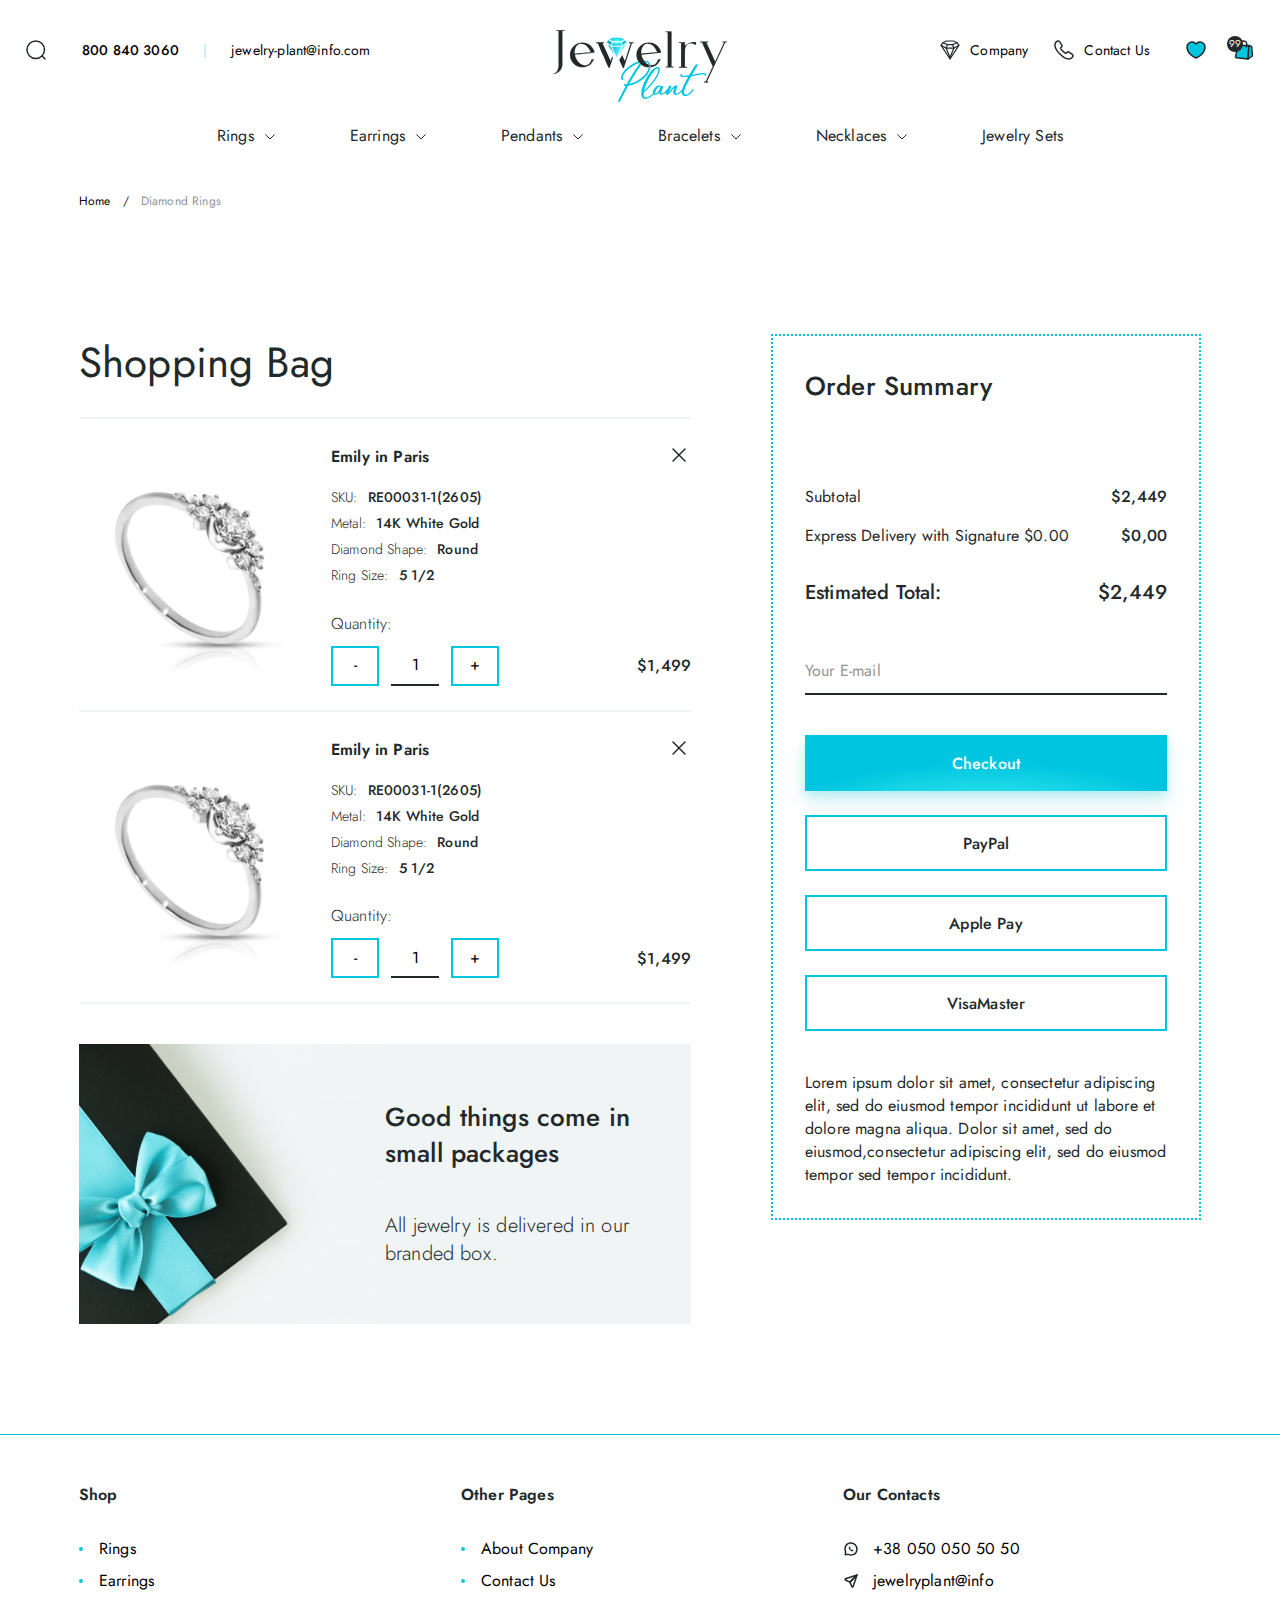
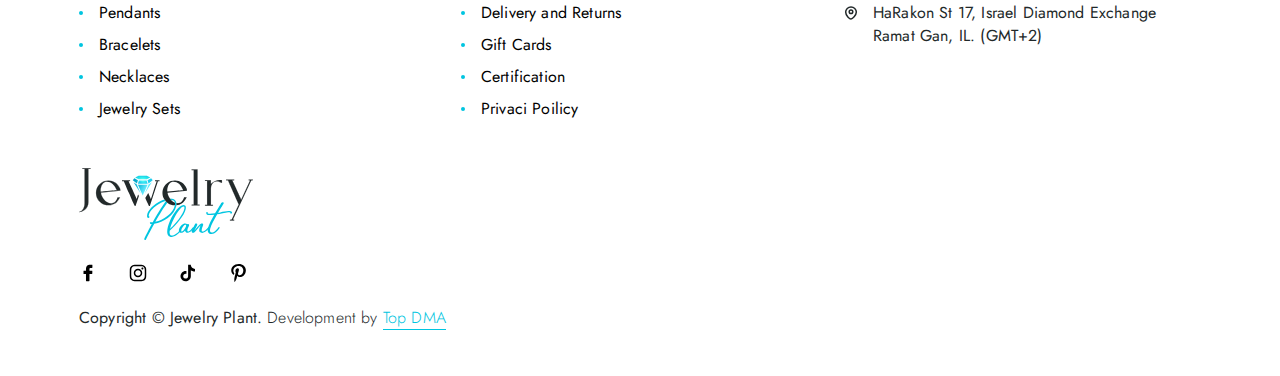
==== commit fe7b5a11: "add contact, delivery, thanks pages" ====
--- a/cart.html
+++ b/cart.html
@@ -538,7 +538,7 @@
                       <div class="page-cart__item-bottom-wrap">
                         <div class="quantity">
                           <button type="button" onclick="this.nextElementSibling.stepDown()">-</button>
-                          <input type="number" min="1" max="100" value="1" class="quantity-input">
+                          <input type="number" min="1" max="100" value="1" readonly class="quantity-input">
                           <button type="button" onclick="this.previousElementSibling.stepUp()">+</button>
                         </div>
                         <div class="price">$1,499</div>
@@ -582,13 +582,16 @@
                       <h6>Quantity:</h6>
                       <div class="page-cart__item-bottom-wrap">
                         <div class="quantity">
-                          quantity
+                          <button type="button" onclick="this.nextElementSibling.stepDown()">-</button>
+                          <input type="number" min="1" max="100" value="1" readonly class="quantity-input">
+                          <button type="button" onclick="this.previousElementSibling.stepUp()">+</button>
                         </div>
                         <div class="price">$1,499</div>
                       </div>
                     </div>
                   </div>
                 </div>
+
               </div>
             </div>
             <div class="page-cart__banner-col">
@@ -659,7 +662,7 @@
             <ul>
               <li><a href="about.html">About Company</a></li>
               <li><a href="contact.html">Contact Us</a></li>
-              <li><a href="#">Shipping & Returns</a></li>
+              <li><a href="delivery.html">Delivery and Returns</a></li>
               <li><a href="gift-cards.html">Gift Cards</a></li>
               <li><a href="certification.html">Certification</a></li>
               <li><a href="privaci-poilicy">Privaci Poilicy</a></li>
--- a/assets/css/style.css
+++ b/assets/css/style.css
@@ -1236,7 +1236,7 @@
 
 @media (min-width: 1200px) {
   * {
-    scrollbar-color: #dadfe0 transparent;
+    scrollbar-color: #909495 transparent;
     scrollbar-width: thin;
   }
   *::-webkit-scrollbar {
@@ -1245,7 +1245,7 @@
     border-radius: 0;
   }
   *::-webkit-scrollbar-thumb {
-    background-color: #dadfe0;
+    background-color: #909495;
     border-radius: 0;
   }
   *::-webkit-scrollbar-thumb:hover {
@@ -1450,7 +1450,7 @@
 --------------------------------------*/
 .breadcrumbs {
   font-size: 12px;
-  padding-block: 24px;
+  padding-block: 24px 72px;
 }
 .breadcrumbs__list {
   display: -webkit-box;
@@ -1847,6 +1847,7 @@
   border-width: 0 0 2px 0;
   color: #000;
   border-color: #22292a;
+  background: transparent;
   -webkit-transition: 0.3s ease;
   transition: 0.3s ease;
 }
@@ -1898,6 +1899,13 @@
   -webkit-transform: translateX(5px);
           transform: translateX(5px);
   opacity: 0;
+}
+
+textarea {
+  min-height: 84px;
+  resize: vertical;
+  overflow: hidden;
+  padding-top: 10px;
 }
 
 .input-cover {
@@ -1975,12 +1983,69 @@
   width: 48px;
   height: 40px;
   border: 2px solid #00c5e0;
+  padding-bottom: 2px;
   -webkit-transition: 0.3s ease;
   transition: 0.3s ease;
 }
 .quantity button:hover {
   background-color: #00c5e0;
   color: #fff;
+}
+
+.agrea input {
+  display: none;
+  cursor: pointer;
+}
+.agrea input:checked ~ label:after {
+  content: "";
+  display: block;
+  position: absolute;
+  top: 3px;
+  left: 9px;
+  width: 6px;
+  height: 14px;
+  border: solid #00c5e0;
+  border-width: 0 2px 2px 0;
+  -webkit-transform: rotate(45deg);
+          transform: rotate(45deg);
+}
+.agrea label {
+  position: relative;
+  cursor: pointer;
+  display: inline-block;
+  padding-left: 40px;
+  position: relative;
+  line-height: 24px;
+  -webkit-user-select: none;
+     -moz-user-select: none;
+      -ms-user-select: none;
+          user-select: none;
+}
+.agrea label a {
+  position: relative;
+  z-index: 1;
+  color: #00c5e0;
+  text-decoration: underline;
+}
+.agrea label a:hover {
+  color: #22292a;
+}
+.agrea label:before {
+  content: "";
+  -webkit-appearance: none;
+  background-color: transparent;
+  border: 2px solid #22292a;
+  width: 24px;
+  height: 24px;
+  display: inline-block;
+  position: relative;
+  vertical-align: middle;
+  cursor: pointer;
+  margin-right: 16px;
+  position: absolute;
+  top: 0;
+  left: 0;
+  border-radius: 2px;
 }
 
 .custom-select {
@@ -2993,6 +3058,7 @@
   font-weight: 300;
 }
 .footer__right-col .copyright a {
+  display: inline-block;
   color: #00c5e0;
   border-bottom: 1px solid #00c5e0;
 }
@@ -3223,459 +3289,6 @@
           transform: translateX(0);
   -webkit-transition-delay: 0.9s;
           transition-delay: 0.9s;
-}
-
-.category-blocks {
-  text-align: center;
-}
-.category-blocks__row {
-  margin-top: 40px;
-  margin-bottom: -24px;
-}
-.category-blocks__col {
-  margin-bottom: 24px;
-}
-.category-blocks__item:hover .category-blocks__item-img img {
-  -webkit-transform: scale(1.05);
-          transform: scale(1.05);
-}
-.category-blocks__item:hover h5 {
-  -webkit-transform: translateY(-5px);
-          transform: translateY(-5px);
-}
-.category-blocks__item h5 {
-  font-weight: 400;
-  margin-top: 24px;
-  -webkit-transition: 0.35s ease-out;
-  transition: 0.35s ease-out;
-}
-.category-blocks__item-img {
-  height: 287px;
-  position: relative;
-  overflow: hidden;
-}
-@media (max-width: 1680px) {
-  .category-blocks__item-img {
-    height: 240px;
-  }
-}
-@media (max-width: 1199px) {
-  .category-blocks__item-img {
-    height: 190px;
-  }
-}
-.category-blocks__item-img img {
-  width: 100%;
-  height: 100%;
-  -o-object-fit: cover;
-     object-fit: cover;
-  -webkit-transition: 0.35s ease-out;
-  transition: 0.35s ease-out;
-}
-
-.page-cart {
-  padding-top: 52px;
-}
-.page-cart h1 {
-  font-weight: 400;
-}
-.page-cart__row {
-  display: grid;
-  grid-template-columns: 2fr 480px;
-  grid-template-rows: auto 1fr;
-  gap: 40px 150px;
-  grid-template-areas: "a b" "c b";
-}
-@media (max-width: 767px) {
-  .page-cart__row {
-    grid-template-rows: auto auto auto;
-    grid-template-columns: 1fr;
-    grid-template-areas: "a" "b" "c";
-  }
-}
-.page-cart__items {
-  grid-area: a;
-}
-.page-cart__banner-col {
-  grid-area: c;
-}
-.page-cart__banner {
-  min-height: 340px;
-  padding: 32px 100px;
-  display: -webkit-box;
-  display: -ms-flexbox;
-  display: flex;
-  -webkit-box-align: center;
-      -ms-flex-align: center;
-          align-items: center;
-  -webkit-box-pack: end;
-      -ms-flex-pack: end;
-          justify-content: flex-end;
-  position: relative;
-  overflow: hidden;
-}
-.page-cart__banner:hover img {
-  -webkit-transform: scale(1.05);
-          transform: scale(1.05);
-}
-.page-cart__banner:hover .page-cart__banner-content {
-  -webkit-transform: translateX(10px);
-          transform: translateX(10px);
-}
-.page-cart__banner img {
-  position: absolute;
-  top: 0;
-  left: 0;
-  height: 100%;
-  width: 100%;
-  -o-object-fit: cover;
-     object-fit: cover;
-  -webkit-transition: 0.35s ease-out;
-  transition: 0.35s ease-out;
-  pointer-events: none;
-}
-.page-cart__banner-content {
-  width: 40%;
-  position: relative;
-  z-index: 1;
-  -webkit-transition: 0.35s ease-out;
-  transition: 0.35s ease-out;
-}
-.page-cart__banner-content h4 + * {
-  margin-top: 40px;
-}
-.page-cart__banner-content p {
-  font-size: 20px;
-}
-.page-cart__order-summary {
-  grid-area: b;
-  padding: 48px;
-  border: 2px dotted #00c5e0;
-}
-.page-cart__order-summary > * + * {
-  margin-top: 40px;
-}
-.page-cart__order-summary-list {
-  margin-top: 80px;
-}
-.page-cart__order-summary-list li {
-  display: -webkit-box;
-  display: -ms-flexbox;
-  display: flex;
-  -webkit-box-pack: justify;
-      -ms-flex-pack: justify;
-          justify-content: space-between;
-}
-.page-cart__order-summary-list li + li {
-  margin-top: 16px;
-}
-.page-cart__order-summary-list li.total {
-  font-weight: 500;
-  margin-top: 32px;
-  font-size: 20px;
-}
-.page-cart__order-summary-list .name {
-  -webkit-box-flex: 1;
-      -ms-flex-positive: 1;
-          flex-grow: 1;
-}
-.page-cart__order-summary-list .value {
-  font-weight: 500;
-  -ms-flex-negative: 0;
-      flex-shrink: 0;
-  margin-left: 12px;
-}
-.page-cart__order-summary-btns .btn {
-  width: 100%;
-}
-.page-cart__order-summary-btns .btn + .btn {
-  margin-top: 24px;
-}
-
-.page-cart__items-list {
-  border-bottom: 2px solid #eff4f4;
-}
-.page-cart__item {
-  position: relative;
-  display: -webkit-box;
-  display: -ms-flexbox;
-  display: flex;
-  -webkit-box-pack: justify;
-      -ms-flex-pack: justify;
-          justify-content: space-between;
-  border-top: 2px solid #eff4f4;
-  padding-block: 24px;
-}
-.page-cart__item .close {
-  position: absolute;
-  top: 24px;
-  right: 0;
-  z-index: 1;
-}
-.page-cart__item .close:hover svg path {
-  stroke: #00c5e0;
-}
-.page-cart__item .close svg path {
-  stroke: #22292a;
-}
-.page-cart__item-img {
-  -ms-flex-negative: 0;
-      flex-shrink: 0;
-  padding: 10px;
-  width: 228px;
-}
-.page-cart__item-img:hover img {
-  -webkit-transform: scale(0.95);
-          transform: scale(0.95);
-}
-.page-cart__item-img img {
-  aspect-ratio: 1/1;
-  height: 100%;
-  width: 100%;
-  -o-object-fit: cover;
-     object-fit: cover;
-  -webkit-transition: 0.3s ease;
-  transition: 0.3s ease;
-}
-.page-cart__item-content {
-  -webkit-box-flex: 1;
-      -ms-flex-positive: 1;
-          flex-grow: 1;
-  margin-left: 24px;
-  display: -webkit-box;
-  display: -ms-flexbox;
-  display: flex;
-  -webkit-box-orient: vertical;
-  -webkit-box-direction: normal;
-      -ms-flex-direction: column;
-          flex-direction: column;
-  -webkit-box-pack: justify;
-      -ms-flex-pack: justify;
-          justify-content: space-between;
-}
-.page-cart__item-params {
-  margin-top: 16px;
-}
-.page-cart__item-params li {
-  display: -webkit-box;
-  display: -ms-flexbox;
-  display: flex;
-  font-size: 14px;
-}
-.page-cart__item-params li + li {
-  margin-top: 6px;
-}
-.page-cart__item-params li .name {
-  -ms-flex-negative: 0;
-      flex-shrink: 0;
-  font-weight: 300;
-  margin-right: 10px;
-}
-.page-cart__item-params li .value {
-  font-weight: 500;
-  -ms-flex-negative: 0;
-      flex-shrink: 0;
-}
-.page-cart__item-bottom {
-  margin-top: 24px;
-}
-.page-cart__item-bottom h6 {
-  font-weight: 300;
-}
-.page-cart__item-bottom-wrap {
-  display: -webkit-box;
-  display: -ms-flexbox;
-  display: flex;
-  -webkit-box-pack: justify;
-      -ms-flex-pack: justify;
-          justify-content: space-between;
-  -webkit-box-align: center;
-      -ms-flex-align: center;
-          align-items: center;
-  margin-top: 8px;
-}
-.page-cart__item-bottom-wrap .price {
-  font-weight: 500;
-}
-
-.cart-modal__empty {
-  -webkit-box-flex: 1;
-      -ms-flex-positive: 1;
-          flex-grow: 1;
-  display: -webkit-box;
-  display: -ms-flexbox;
-  display: flex;
-  -webkit-box-align: center;
-      -ms-flex-align: center;
-          align-items: center;
-  -webkit-box-pack: center;
-      -ms-flex-pack: center;
-          justify-content: center;
-  padding: 46px 48px;
-}
-@media (max-width: 1199px) {
-  .cart-modal__empty {
-    padding: 40px 32px;
-  }
-}
-@media (max-width: 767px) {
-  .cart-modal__empty {
-    padding-left: 24px;
-    padding-right: 24px;
-  }
-}
-.cart-modal__list {
-  width: 100%;
-  overflow-y: auto;
-  padding: 46px 48px 0;
-}
-@media (max-width: 1199px) {
-  .cart-modal__list {
-    padding: 40px 32px 0;
-  }
-}
-@media (max-width: 767px) {
-  .cart-modal__list {
-    padding: 24px 24px 0;
-  }
-}
-.cart-modal__item {
-  display: -webkit-box;
-  display: -ms-flexbox;
-  display: flex;
-  -webkit-box-align: center;
-      -ms-flex-align: center;
-          align-items: center;
-  padding-bottom: 12px;
-  border-bottom: 1px solid #eff4f4;
-}
-.cart-modal__item + .cart-modal__item {
-  margin-top: 12px;
-}
-.cart-modal__item-img {
-  -ms-flex-negative: 0;
-      flex-shrink: 0;
-  width: 156px;
-  height: 156px;
-  display: -webkit-box;
-  display: -ms-flexbox;
-  display: flex;
-  -webkit-box-align: center;
-      -ms-flex-align: center;
-          align-items: center;
-  -webkit-box-pack: center;
-      -ms-flex-pack: center;
-          justify-content: center;
-}
-@media (max-width: 767px) {
-  .cart-modal__item-img {
-    width: 126px;
-    height: 126px;
-  }
-}
-.cart-modal__item-img img {
-  max-width: 100%;
-  max-height: 100%;
-}
-.cart-modal__item-content {
-  margin-inline: 24px;
-  padding-block: 12px;
-  -webkit-box-flex: 1;
-      -ms-flex-positive: 1;
-          flex-grow: 1;
-  display: -webkit-box;
-  display: -ms-flexbox;
-  display: flex;
-  -webkit-box-orient: vertical;
-  -webkit-box-direction: normal;
-      -ms-flex-direction: column;
-          flex-direction: column;
-  -webkit-box-pack: justify;
-      -ms-flex-pack: justify;
-          justify-content: space-between;
-}
-@media (max-width: 767px) {
-  .cart-modal__item-content {
-    margin-inline: 12px;
-    font-size: 14px;
-  }
-}
-.cart-modal__item-content .name {
-  font-weight: 700;
-  line-height: 1.4;
-}
-.cart-modal__quantity {
-  margin-top: 12px;
-  color: #909495;
-}
-.cart-modal__price {
-  margin-top: 12px;
-}
-.cart-modal__item-close {
-  -ms-flex-negative: 0;
-      flex-shrink: 0;
-  padding: 0;
-}
-.cart-modal__item-close:hover svg path {
-  stroke: #00c5e0;
-}
-.cart-modal__item-close:active svg {
-  -webkit-transform: scale(0.9);
-          transform: scale(0.9);
-}
-.cart-modal__item-close svg {
-  display: block;
-  -webkit-transition: 0.3s ease;
-  transition: 0.3s ease;
-}
-.cart-modal__item-close svg path {
-  stroke: #22292a;
-  -webkit-transition: 0.3s ease;
-  transition: 0.3s ease;
-}
-.cart-modal__footer .btn {
-  width: 100%;
-  margin-top: 46px;
-}
-@media (max-width: 1199px) {
-  .cart-modal__footer .btn {
-    margin-top: 24px;
-  }
-}
-@media (max-width: 767px) {
-  .cart-modal__footer-list {
-    font-size: 14px;
-  }
-}
-.cart-modal__footer-list li {
-  display: -webkit-box;
-  display: -ms-flexbox;
-  display: flex;
-  -webkit-box-pack: justify;
-      -ms-flex-pack: justify;
-          justify-content: space-between;
-}
-.cart-modal__footer-list li + li {
-  margin-top: 16px;
-}
-.cart-modal__footer-list li .name {
-  -webkit-box-flex: 1;
-      -ms-flex-positive: 1;
-          flex-grow: 1;
-}
-.cart-modal__footer-list li .value {
-  -ms-flex-negative: 0;
-      flex-shrink: 0;
-  margin-left: 24px;
-}
-.cart-modal__footer-list .total {
-  font-weight: 500;
-  font-size: 20px;
-}
-@media (max-width: 767px) {
-  .cart-modal__footer-list .total {
-    font-size: 18px;
-  }
 }
 
 .ring-size .modal--body {
@@ -3848,6 +3461,178 @@
   max-height: 100%;
   -webkit-transition: 0.3s ease;
   transition: 0.3s ease;
+}
+
+.category-blocks {
+  text-align: center;
+}
+.category-blocks__row {
+  margin-top: 40px;
+  margin-bottom: -24px;
+}
+.category-blocks__col {
+  margin-bottom: 24px;
+}
+.category-blocks__item:hover .category-blocks__item-img img {
+  -webkit-transform: scale(1.05);
+          transform: scale(1.05);
+}
+.category-blocks__item:hover h5 {
+  -webkit-transform: translateY(-5px);
+          transform: translateY(-5px);
+}
+.category-blocks__item h5 {
+  font-weight: 400;
+  margin-top: 24px;
+  -webkit-transition: 0.35s ease-out;
+  transition: 0.35s ease-out;
+}
+.category-blocks__item-img {
+  height: 287px;
+  position: relative;
+  overflow: hidden;
+}
+@media (max-width: 1680px) {
+  .category-blocks__item-img {
+    height: 240px;
+  }
+}
+@media (max-width: 1199px) {
+  .category-blocks__item-img {
+    height: 190px;
+  }
+}
+.category-blocks__item-img img {
+  width: 100%;
+  height: 100%;
+  -o-object-fit: cover;
+     object-fit: cover;
+  -webkit-transition: 0.35s ease-out;
+  transition: 0.35s ease-out;
+}
+
+.page-contact__wrap {
+  position: relative;
+  padding-block: 72px;
+}
+@media (max-width: 767px) {
+  .page-contact__wrap {
+    -webkit-padding-before: 0;
+            padding-block-start: 0;
+  }
+}
+.page-contact__wrap:before {
+  content: "";
+  position: absolute;
+  bottom: 0;
+  left: 0;
+  width: 60%;
+  height: 100%;
+  background-color: #eff4f4;
+}
+@media (max-width: 767px) {
+  .page-contact__wrap:before {
+    width: 100%;
+    height: calc(100% - 450px);
+  }
+}
+.page-contact .row {
+  -webkit-box-align: center;
+      -ms-flex-align: center;
+          align-items: center;
+}
+@media (max-width: 767px) {
+  .page-contact .row {
+    -webkit-box-orient: vertical;
+    -webkit-box-direction: reverse;
+        -ms-flex-direction: column-reverse;
+            flex-direction: column-reverse;
+  }
+}
+
+.contact__info {
+  display: -webkit-box;
+  display: -ms-flexbox;
+  display: flex;
+  -webkit-box-orient: vertical;
+  -webkit-box-direction: normal;
+      -ms-flex-direction: column;
+          flex-direction: column;
+  -webkit-box-pack: justify;
+      -ms-flex-pack: justify;
+          justify-content: space-between;
+  height: 100%;
+}
+@media (max-width: 767px) {
+  .contact__info {
+    margin-top: 60px;
+  }
+}
+.contact__list li {
+  display: -webkit-box;
+  display: -ms-flexbox;
+  display: flex;
+  -webkit-box-align: start;
+      -ms-flex-align: start;
+          align-items: flex-start;
+  line-height: 1.75;
+  font-weight: 300;
+}
+.contact__list li + li {
+  margin-top: 24px;
+}
+.contact__list li img {
+  -ms-flex-negative: 0;
+      flex-shrink: 0;
+  margin-right: 16px;
+  -webkit-transform: translateY(2px);
+          transform: translateY(2px);
+}
+.contact__list li a {
+  font-weight: 500;
+}
+.contact__list li > span {
+  -webkit-box-flex: 1;
+      -ms-flex-positive: 1;
+          flex-grow: 1;
+}
+.contact__social {
+  margin-top: 40px;
+}
+.contact__social .social {
+  margin-top: 24px;
+}
+.contact__form-wrap {
+  background-color: #fff;
+  border: 2px solid #00c5e0;
+  padding: 48px 70px;
+}
+@media (max-width: 1440px) {
+  .contact__form-wrap {
+    padding: 48px;
+  }
+}
+@media (max-width: 1199px) {
+  .contact__form-wrap {
+    padding: 48px 32px;
+  }
+}
+@media (max-width: 575px) {
+  .contact__form-wrap {
+    padding: 40px 24px;
+  }
+}
+.contact__form .slogan {
+  margin-top: 16px;
+}
+.contact__form .btn {
+  width: 100%;
+}
+.contact__form-list {
+  margin-top: 24px;
+}
+.contact__form-list li + li {
+  margin-top: 24px;
 }
 
 .collection__row {
@@ -4454,6 +4239,500 @@
   transition: 0.3s ease;
 }
 
+.page-cart {
+  padding-top: 52px;
+}
+.page-cart h1 {
+  font-weight: 400;
+}
+.page-cart__row {
+  display: grid;
+  grid-template-columns: 2fr 480px;
+  grid-template-rows: auto 1fr;
+  gap: 40px 150px;
+  grid-template-areas: "a b" "c b";
+}
+@media (max-width: 1440px) {
+  .page-cart__row {
+    grid-template-columns: 2fr 430px;
+    gap: 40px 80px;
+  }
+}
+@media (max-width: 1199px) {
+  .page-cart__row {
+    grid-template-rows: auto auto auto;
+    grid-template-columns: 1fr;
+    grid-template-areas: "a" "b" "c";
+  }
+}
+.page-cart__items {
+  grid-area: a;
+}
+.page-cart__banner-col {
+  grid-area: c;
+}
+.page-cart__banner {
+  min-height: 340px;
+  padding: 32px 100px;
+  display: -webkit-box;
+  display: -ms-flexbox;
+  display: flex;
+  -webkit-box-align: center;
+      -ms-flex-align: center;
+          align-items: center;
+  -webkit-box-pack: end;
+      -ms-flex-pack: end;
+          justify-content: flex-end;
+  position: relative;
+  overflow: hidden;
+}
+@media (max-width: 1440px) {
+  .page-cart__banner {
+    padding: 32px 50px;
+  }
+}
+@media (max-width: 1280px) {
+  .page-cart__banner {
+    min-height: 280px;
+  }
+}
+@media (max-width: 575px) {
+  .page-cart__banner {
+    padding: 32px 24px;
+  }
+}
+.page-cart__banner:hover img {
+  -webkit-transform: scale(1.05);
+          transform: scale(1.05);
+}
+.page-cart__banner:hover .page-cart__banner-content {
+  -webkit-transform: translateX(10px);
+          transform: translateX(10px);
+}
+.page-cart__banner img {
+  position: absolute;
+  top: 0;
+  left: 0;
+  height: 100%;
+  width: 100%;
+  -o-object-fit: cover;
+     object-fit: cover;
+  -webkit-transition: 0.35s ease-out;
+  transition: 0.35s ease-out;
+  pointer-events: none;
+}
+@media (max-width: 575px) {
+  .page-cart__banner img {
+    -o-object-position: -110px;
+       object-position: -110px;
+  }
+}
+.page-cart__banner-content {
+  width: 40%;
+  position: relative;
+  z-index: 1;
+  -webkit-transition: 0.35s ease-out;
+  transition: 0.35s ease-out;
+}
+@media (max-width: 1280px) {
+  .page-cart__banner-content {
+    width: 50%;
+  }
+}
+@media (max-width: 575px) {
+  .page-cart__banner-content h4 {
+    font-size: 20px;
+  }
+}
+.page-cart__banner-content h4 + * {
+  margin-top: 40px;
+}
+@media (max-width: 575px) {
+  .page-cart__banner-content h4 + * {
+    margin-top: 24px;
+  }
+}
+.page-cart__banner-content p {
+  font-size: 20px;
+}
+@media (max-width: 575px) {
+  .page-cart__banner-content p {
+    font-size: 16px;
+  }
+}
+.page-cart__order-summary {
+  grid-area: b;
+  padding: 48px;
+  border: 2px dotted #00c5e0;
+  align-self: flex-start;
+}
+@media (max-width: 1440px) {
+  .page-cart__order-summary {
+    padding: 32px;
+  }
+}
+@media (max-width: 575px) {
+  .page-cart__order-summary {
+    padding: 32px 24px;
+  }
+}
+.page-cart__order-summary > * + * {
+  margin-top: 40px;
+}
+.page-cart__order-summary-list {
+  margin-top: 80px;
+}
+@media (max-width: 767px) {
+  .page-cart__order-summary-list {
+    margin-top: 60px;
+  }
+}
+.page-cart__order-summary-list li {
+  display: -webkit-box;
+  display: -ms-flexbox;
+  display: flex;
+  -webkit-box-pack: justify;
+      -ms-flex-pack: justify;
+          justify-content: space-between;
+}
+.page-cart__order-summary-list li + li {
+  margin-top: 16px;
+}
+.page-cart__order-summary-list li.total {
+  font-weight: 500;
+  margin-top: 32px;
+  font-size: 20px;
+}
+.page-cart__order-summary-list .name {
+  -webkit-box-flex: 1;
+      -ms-flex-positive: 1;
+          flex-grow: 1;
+}
+.page-cart__order-summary-list .value {
+  font-weight: 500;
+  -ms-flex-negative: 0;
+      flex-shrink: 0;
+  margin-left: 12px;
+}
+.page-cart__order-summary-btns .btn {
+  width: 100%;
+}
+.page-cart__order-summary-btns .btn + .btn {
+  margin-top: 24px;
+}
+
+.page-cart__items-list {
+  margin-top: 24px;
+  border-bottom: 2px solid #eff4f4;
+}
+.page-cart__item {
+  position: relative;
+  display: -webkit-box;
+  display: -ms-flexbox;
+  display: flex;
+  -webkit-box-pack: justify;
+      -ms-flex-pack: justify;
+          justify-content: space-between;
+  border-top: 2px solid #eff4f4;
+  padding-block: 24px;
+}
+@media (max-width: 575px) {
+  .page-cart__item {
+    -webkit-box-orient: vertical;
+    -webkit-box-direction: normal;
+        -ms-flex-direction: column;
+            flex-direction: column;
+  }
+}
+.page-cart__item .close {
+  position: absolute;
+  top: 24px;
+  right: 0;
+  z-index: 1;
+}
+.page-cart__item .close:hover svg path {
+  stroke: #00c5e0;
+}
+.page-cart__item .close svg path {
+  stroke: #22292a;
+}
+.page-cart__item-img {
+  -ms-flex-negative: 0;
+      flex-shrink: 0;
+  padding: 10px;
+  width: 228px;
+}
+@media (max-width: 575px) {
+  .page-cart__item-img {
+    width: 100%;
+  }
+}
+.page-cart__item-img:hover img {
+  -webkit-transform: scale(0.95);
+          transform: scale(0.95);
+}
+.page-cart__item-img img {
+  aspect-ratio: 1/1;
+  height: 100%;
+  width: 100%;
+  -o-object-fit: cover;
+     object-fit: cover;
+  -webkit-transition: 0.3s ease;
+  transition: 0.3s ease;
+}
+.page-cart__item-content {
+  -webkit-box-flex: 1;
+      -ms-flex-positive: 1;
+          flex-grow: 1;
+  margin-left: 24px;
+  display: -webkit-box;
+  display: -ms-flexbox;
+  display: flex;
+  -webkit-box-orient: vertical;
+  -webkit-box-direction: normal;
+      -ms-flex-direction: column;
+          flex-direction: column;
+  -webkit-box-pack: justify;
+      -ms-flex-pack: justify;
+          justify-content: space-between;
+}
+@media (max-width: 575px) {
+  .page-cart__item-content {
+    margin-left: 0;
+  }
+}
+.page-cart__item-params {
+  margin-top: 16px;
+}
+.page-cart__item-params li {
+  display: -webkit-box;
+  display: -ms-flexbox;
+  display: flex;
+  font-size: 14px;
+}
+@media (max-width: 575px) {
+  .page-cart__item-params li {
+    -webkit-box-pack: justify;
+        -ms-flex-pack: justify;
+            justify-content: space-between;
+  }
+}
+.page-cart__item-params li + li {
+  margin-top: 6px;
+}
+.page-cart__item-params li .name {
+  -ms-flex-negative: 0;
+      flex-shrink: 0;
+  font-weight: 300;
+  margin-right: 10px;
+}
+.page-cart__item-params li .value {
+  font-weight: 500;
+  -ms-flex-negative: 0;
+      flex-shrink: 0;
+}
+.page-cart__item-bottom {
+  margin-top: 24px;
+}
+.page-cart__item-bottom h6 {
+  font-weight: 300;
+}
+.page-cart__item-bottom-wrap {
+  display: -webkit-box;
+  display: -ms-flexbox;
+  display: flex;
+  -webkit-box-pack: justify;
+      -ms-flex-pack: justify;
+          justify-content: space-between;
+  -webkit-box-align: center;
+      -ms-flex-align: center;
+          align-items: center;
+  margin-top: 8px;
+}
+.page-cart__item-bottom-wrap .price {
+  font-weight: 500;
+}
+
+.cart-modal__empty {
+  -webkit-box-flex: 1;
+      -ms-flex-positive: 1;
+          flex-grow: 1;
+  display: -webkit-box;
+  display: -ms-flexbox;
+  display: flex;
+  -webkit-box-align: center;
+      -ms-flex-align: center;
+          align-items: center;
+  -webkit-box-pack: center;
+      -ms-flex-pack: center;
+          justify-content: center;
+  padding: 46px 48px;
+}
+@media (max-width: 1199px) {
+  .cart-modal__empty {
+    padding: 40px 32px;
+  }
+}
+@media (max-width: 767px) {
+  .cart-modal__empty {
+    padding-left: 24px;
+    padding-right: 24px;
+  }
+}
+.cart-modal__list {
+  width: 100%;
+  overflow-y: auto;
+  padding: 46px 48px 0;
+}
+@media (max-width: 1199px) {
+  .cart-modal__list {
+    padding: 40px 32px 0;
+  }
+}
+@media (max-width: 767px) {
+  .cart-modal__list {
+    padding: 24px 24px 0;
+  }
+}
+.cart-modal__item {
+  display: -webkit-box;
+  display: -ms-flexbox;
+  display: flex;
+  -webkit-box-align: center;
+      -ms-flex-align: center;
+          align-items: center;
+  padding-bottom: 12px;
+  border-bottom: 1px solid #eff4f4;
+}
+.cart-modal__item + .cart-modal__item {
+  margin-top: 12px;
+}
+.cart-modal__item-img {
+  -ms-flex-negative: 0;
+      flex-shrink: 0;
+  width: 156px;
+  height: 156px;
+  display: -webkit-box;
+  display: -ms-flexbox;
+  display: flex;
+  -webkit-box-align: center;
+      -ms-flex-align: center;
+          align-items: center;
+  -webkit-box-pack: center;
+      -ms-flex-pack: center;
+          justify-content: center;
+}
+@media (max-width: 767px) {
+  .cart-modal__item-img {
+    width: 126px;
+    height: 126px;
+  }
+}
+.cart-modal__item-img img {
+  max-width: 100%;
+  max-height: 100%;
+}
+.cart-modal__item-content {
+  margin-inline: 24px;
+  padding-block: 12px;
+  -webkit-box-flex: 1;
+      -ms-flex-positive: 1;
+          flex-grow: 1;
+  display: -webkit-box;
+  display: -ms-flexbox;
+  display: flex;
+  -webkit-box-orient: vertical;
+  -webkit-box-direction: normal;
+      -ms-flex-direction: column;
+          flex-direction: column;
+  -webkit-box-pack: justify;
+      -ms-flex-pack: justify;
+          justify-content: space-between;
+}
+@media (max-width: 767px) {
+  .cart-modal__item-content {
+    margin-inline: 12px;
+    font-size: 14px;
+  }
+}
+.cart-modal__item-content .name {
+  font-weight: 700;
+  line-height: 1.4;
+}
+.cart-modal__quantity {
+  margin-top: 12px;
+  color: #909495;
+}
+.cart-modal__price {
+  margin-top: 12px;
+}
+.cart-modal__item-close {
+  -ms-flex-negative: 0;
+      flex-shrink: 0;
+  padding: 0;
+}
+.cart-modal__item-close:hover svg path {
+  stroke: #00c5e0;
+}
+.cart-modal__item-close:active svg {
+  -webkit-transform: scale(0.9);
+          transform: scale(0.9);
+}
+.cart-modal__item-close svg {
+  display: block;
+  -webkit-transition: 0.3s ease;
+  transition: 0.3s ease;
+}
+.cart-modal__item-close svg path {
+  stroke: #22292a;
+  -webkit-transition: 0.3s ease;
+  transition: 0.3s ease;
+}
+.cart-modal__footer .btn {
+  width: 100%;
+  margin-top: 46px;
+}
+@media (max-width: 1199px) {
+  .cart-modal__footer .btn {
+    margin-top: 24px;
+  }
+}
+@media (max-width: 767px) {
+  .cart-modal__footer-list {
+    font-size: 14px;
+  }
+}
+.cart-modal__footer-list li {
+  display: -webkit-box;
+  display: -ms-flexbox;
+  display: flex;
+  -webkit-box-pack: justify;
+      -ms-flex-pack: justify;
+          justify-content: space-between;
+}
+.cart-modal__footer-list li + li {
+  margin-top: 16px;
+}
+.cart-modal__footer-list li .name {
+  -webkit-box-flex: 1;
+      -ms-flex-positive: 1;
+          flex-grow: 1;
+}
+.cart-modal__footer-list li .value {
+  -ms-flex-negative: 0;
+      flex-shrink: 0;
+  margin-left: 24px;
+}
+.cart-modal__footer-list .total {
+  font-weight: 500;
+  font-size: 20px;
+}
+@media (max-width: 767px) {
+  .cart-modal__footer-list .total {
+    font-size: 18px;
+  }
+}
+
 .banner__row {
   margin-bottom: -24px;
 }
@@ -4492,6 +4771,9 @@
 .banner__item .title {
   color: #000;
 }
+.banner__item .text {
+  font-weight: 300;
+}
 .banner__item--variant1 {
   padding: 80px 50px;
   -webkit-box-align: end;
@@ -4603,6 +4885,76 @@
 @media (max-width: 991px) {
   .banner__item--variant3 .text {
     max-width: 175px;
+  }
+}
+.banner__item--variant4 {
+  min-height: 600px;
+  -webkit-box-align: center;
+      -ms-flex-align: center;
+          align-items: center;
+  padding: 32px 16%;
+}
+@media (max-width: 1680px) {
+  .banner__item--variant4 {
+    padding-inline: 10%;
+  }
+}
+@media (max-width: 1440px) {
+  .banner__item--variant4 {
+    min-height: 500px;
+  }
+}
+@media (max-width: 1199px) {
+  .banner__item--variant4 {
+    min-height: 410px;
+    padding-inline: 60px;
+  }
+}
+@media (max-width: 991px) {
+  .banner__item--variant4 {
+    min-height: 360px;
+    padding-inline: 32px;
+  }
+}
+.banner__item--variant4:hover .banner__item-content {
+  -webkit-transform: translateX(-10px);
+          transform: translateX(-10px);
+}
+@media (max-width: 1280px) {
+  .banner__item--variant4:hover .banner__item-content {
+    -webkit-transform: translateX(-5px);
+            transform: translateX(-5px);
+  }
+}
+.banner__item--variant4 .banner__item-content {
+  max-width: 550px;
+}
+@media (max-width: 1199px) {
+  .banner__item--variant4 .banner__item-content {
+    max-width: 450px;
+  }
+}
+@media (max-width: 991px) {
+  .banner__item--variant4 .banner__item-content {
+    max-width: 440px;
+  }
+}
+.banner__item--variant4 .banner__item-content .text {
+  margin-top: 24px;
+  line-height: 1.75;
+}
+@media (max-width: 991px) {
+  .banner__item--variant4 .banner__item-content .text {
+    margin-top: 20px;
+  }
+}
+.banner__item--variant4 .banner__item-content .btn {
+  margin-top: 48px;
+  width: min(356px, 100%);
+}
+@media (max-width: 991px) {
+  .banner__item--variant4 .banner__item-content .btn {
+    margin-top: 32px;
   }
 }
 .banner__item-content {
@@ -5332,4 +5684,361 @@
   pointer-events: auto;
   -webkit-transform: translateY(0);
           transform: translateY(0);
+}
+
+.thanks-page {
+  padding-top: 72px;
+}
+.thanks-page .row {
+  -webkit-box-align: center;
+      -ms-flex-align: center;
+          align-items: center;
+}
+.thanks-page__content {
+  max-width: 480px;
+  margin-left: 127px;
+}
+@media (max-width: 1680px) {
+  .thanks-page__content {
+    margin-left: 87px;
+  }
+}
+@media (max-width: 1440px) {
+  .thanks-page__content {
+    margin-left: 57px;
+  }
+}
+@media (max-width: 1199px) {
+  .thanks-page__content {
+    margin-left: 0px;
+  }
+}
+@media (max-width: 991px) {
+  .thanks-page__content {
+    max-width: 100%;
+    text-align: center;
+  }
+}
+.thanks-page__content h1 {
+  font-weight: 400;
+}
+.thanks-page__content p {
+  margin-top: 28px;
+  line-height: 1.75;
+}
+.thanks-page__content .btn {
+  margin-top: 62px;
+  width: min(355px, 100%);
+}
+.thanks-page__order {
+  margin-top: 24px;
+}
+.thanks-page__order span {
+  color: #00c5e0;
+}
+.thanks-page__banner {
+  min-height: 480px;
+  padding: 48px 32px;
+  display: -webkit-box;
+  display: -ms-flexbox;
+  display: flex;
+  -webkit-box-align: start;
+      -ms-flex-align: start;
+          align-items: flex-start;
+  -webkit-box-pack: end;
+      -ms-flex-pack: end;
+          justify-content: flex-end;
+  position: relative;
+}
+@media (max-width: 991px) {
+  .thanks-page__banner {
+    min-height: 360px;
+    margin-top: 60px;
+  }
+}
+@media (max-width: 767px) {
+  .thanks-page__banner {
+    min-height: 310px;
+  }
+}
+@media (max-width: 575px) {
+  .thanks-page__banner {
+    padding: 32px 24px;
+  }
+}
+.thanks-page__banner img {
+  position: absolute;
+  top: 0;
+  left: 0;
+  height: 100%;
+  width: 50vw;
+  max-width: none;
+  -o-object-fit: cover;
+     object-fit: cover;
+  -webkit-transition: 0.35s ease-out;
+  transition: 0.35s ease-out;
+  pointer-events: none;
+}
+@media (min-width: 2000px) {
+  .thanks-page__banner img {
+    width: 40vw;
+  }
+}
+@media (max-width: 991px) {
+  .thanks-page__banner img {
+    width: 100%;
+    max-width: 100%;
+  }
+}
+@media (max-width: 575px) {
+  .thanks-page__banner img {
+    -o-object-position: -110px;
+       object-position: -110px;
+  }
+}
+.thanks-page__banner-content {
+  width: 50%;
+  position: relative;
+  z-index: 1;
+  -webkit-transition: 0.35s ease-out;
+  transition: 0.35s ease-out;
+}
+@media (max-width: 1280px) {
+  .thanks-page__banner-content {
+    width: 50%;
+  }
+}
+.thanks-page__banner-content h5 + * {
+  margin-top: 24px;
+}
+@media (max-width: 575px) {
+  .thanks-page__banner-content h5 + * {
+    margin-top: 16px;
+  }
+}
+.thanks-page__banner-content p {
+  font-weight: 400;
+}
+
+.block-info .row {
+  -webkit-box-pack: justify;
+      -ms-flex-pack: justify;
+          justify-content: space-between;
+}
+.block-info p {
+  line-height: 1.75;
+}
+@media (max-width: 991px) {
+  .block-info__content {
+    -webkit-box-ordinal-group: 2;
+        -ms-flex-order: 1;
+            order: 1;
+    margin-top: 60px;
+  }
+}
+
+.faq {
+  border-block: 2px solid #00c5e0;
+  padding-block: 70px;
+}
+.faq__item {
+  padding-top: 24px;
+  border-top: 2px solid #00c5e0;
+  margin-top: 24px;
+}
+.faq__item .answer {
+  margin-top: 16px;
+}
+
+.block-counter .row {
+  row-gap: 40px;
+}
+.block-counter__item {
+  min-height: 436px;
+  text-align: center;
+  border: 2px solid #00c5e0;
+  display: -webkit-box;
+  display: -ms-flexbox;
+  display: flex;
+  -webkit-box-align: center;
+      -ms-flex-align: center;
+          align-items: center;
+  -webkit-box-pack: center;
+      -ms-flex-pack: center;
+          justify-content: center;
+  -webkit-box-orient: vertical;
+  -webkit-box-direction: normal;
+      -ms-flex-direction: column;
+          flex-direction: column;
+  padding: 48px;
+  -webkit-transition: 0.3s ease;
+  transition: 0.3s ease;
+}
+@media (max-width: 1680px) {
+  .block-counter__item {
+    min-height: 400px;
+  }
+}
+@media (max-width: 1440px) {
+  .block-counter__item {
+    min-height: 360px;
+  }
+}
+@media (max-width: 1199px) {
+  .block-counter__item {
+    min-height: 310px;
+    padding: 24px;
+  }
+}
+.block-counter__item:hover {
+  -webkit-box-shadow: 0px 8px 16px rgba(46, 228, 237, 0.2), 0px 10px 20px rgba(14, 174, 196, 0.2);
+          box-shadow: 0px 8px 16px rgba(46, 228, 237, 0.2), 0px 10px 20px rgba(14, 174, 196, 0.2);
+}
+.block-counter__item:hover .number {
+  -webkit-transform: translateY(-3px);
+          transform: translateY(-3px);
+}
+.block-counter__item:hover .text {
+  -webkit-transform: translateY(3px);
+          transform: translateY(3px);
+}
+.block-counter__item .number {
+  color: #00c5e0;
+  font-size: 64px;
+  line-height: 1;
+  font-weight: 500;
+  -webkit-transition: 0.3s ease;
+  transition: 0.3s ease;
+}
+@media (max-width: 1440px) {
+  .block-counter__item .number {
+    font-size: 52px;
+  }
+}
+@media (max-width: 1199px) {
+  .block-counter__item .number {
+    font-size: 40px;
+  }
+}
+@media (max-width: 991px) {
+  .block-counter__item .number {
+    font-size: 34px;
+  }
+}
+.block-counter__item .text {
+  margin-top: 32px;
+  font-size: 20px;
+  line-height: 1.75;
+  font-weight: 500;
+  -webkit-transition: 0.3s ease;
+  transition: 0.3s ease;
+}
+@media (max-width: 1440px) {
+  .block-counter__item .text {
+    font-size: 18px;
+    margin-top: 24px;
+  }
+}
+@media (max-width: 1199px) {
+  .block-counter__item .text {
+    font-size: 16px;
+  }
+}
+
+.delivery__item {
+  display: -webkit-box;
+  display: -ms-flexbox;
+  display: flex;
+  -webkit-box-align: center;
+      -ms-flex-align: center;
+          align-items: center;
+  -webkit-box-pack: justify;
+      -ms-flex-pack: justify;
+          justify-content: space-between;
+  margin-inline: -12px;
+  row-gap: 40px;
+}
+@media (max-width: 767px) {
+  .delivery__item {
+    -webkit-box-orient: vertical;
+    -webkit-box-direction: reverse;
+        -ms-flex-direction: column-reverse;
+            flex-direction: column-reverse;
+    -webkit-box-pack: start;
+        -ms-flex-pack: start;
+            justify-content: flex-start;
+    -webkit-box-align: start;
+        -ms-flex-align: start;
+            align-items: flex-start;
+  }
+}
+.delivery__item + * {
+  margin-top: 72px;
+}
+.delivery__item-content {
+  -webkit-box-flex: 0;
+      -ms-flex: 0 0 66.66666%;
+          flex: 0 0 66.66666%;
+  max-width: 66.66666%;
+  padding-inline: 12px;
+}
+@media (max-width: 991px) {
+  .delivery__item-content {
+    -webkit-box-flex: 0;
+        -ms-flex: 0 0 75%;
+            flex: 0 0 75%;
+    max-width: 75%;
+  }
+}
+@media (max-width: 767px) {
+  .delivery__item-content {
+    -webkit-box-flex: 0;
+        -ms-flex: 0 0 100%;
+            flex: 0 0 100%;
+    max-width: 100%;
+  }
+}
+.delivery__item-img-col {
+  -webkit-box-flex: 0;
+      -ms-flex: 0 0 25%;
+          flex: 0 0 25%;
+  max-width: 25%;
+  padding-inline: 12px;
+  display: -webkit-box;
+  display: -ms-flexbox;
+  display: flex;
+  -webkit-box-pack: end;
+      -ms-flex-pack: end;
+          justify-content: flex-end;
+  -webkit-box-align: center;
+      -ms-flex-align: center;
+          align-items: center;
+}
+@media (max-width: 767px) {
+  .delivery__item-img-col {
+    -webkit-box-flex: 0;
+        -ms-flex: 0 0 100%;
+            flex: 0 0 100%;
+    max-width: 100%;
+  }
+}
+.delivery__item-img {
+  aspect-ratio: 1/1;
+  width: 100%;
+  border: 1px solid #eff4f4;
+  display: -webkit-box;
+  display: -ms-flexbox;
+  display: flex;
+  -webkit-box-align: center;
+      -ms-flex-align: center;
+          align-items: center;
+  -webkit-box-pack: center;
+      -ms-flex-pack: center;
+          justify-content: center;
+  padding: 32px;
+}
+@media (max-width: 767px) {
+  .delivery__item-img {
+    max-width: 200px;
+  }
 }